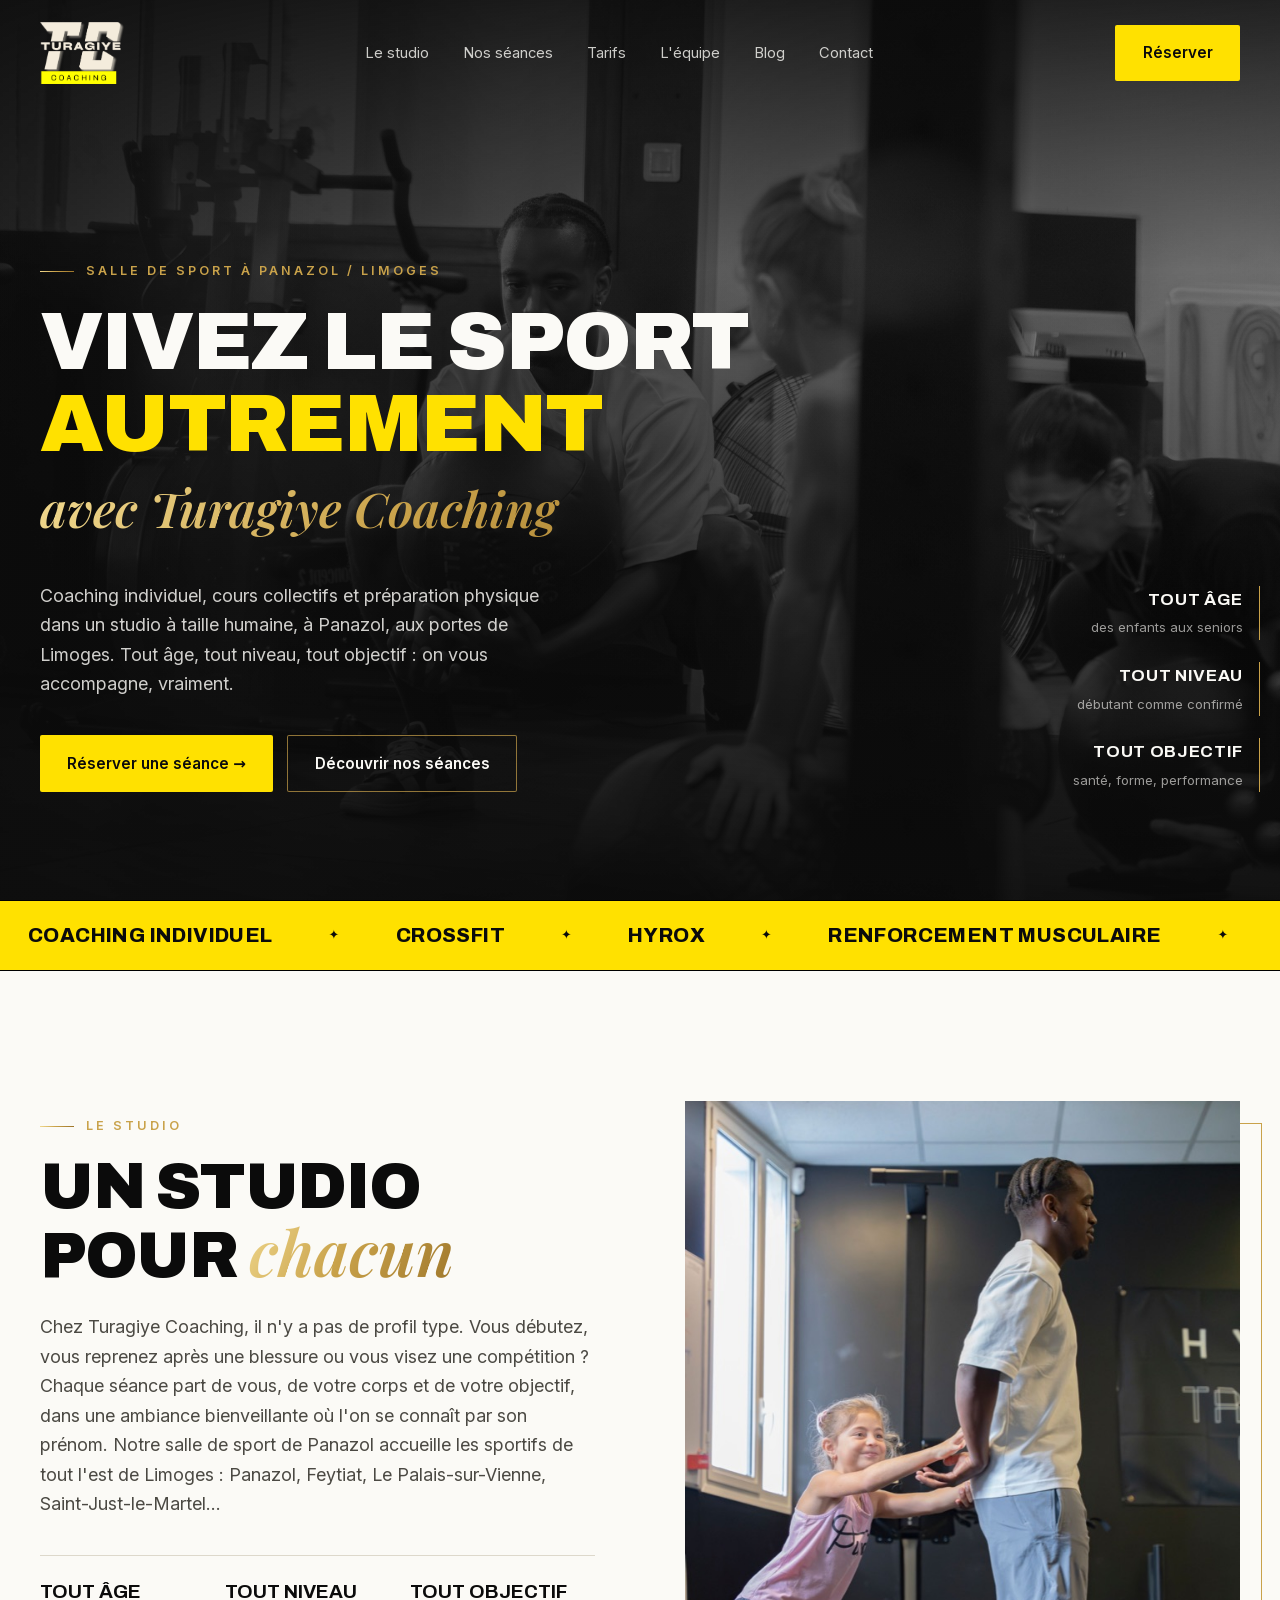
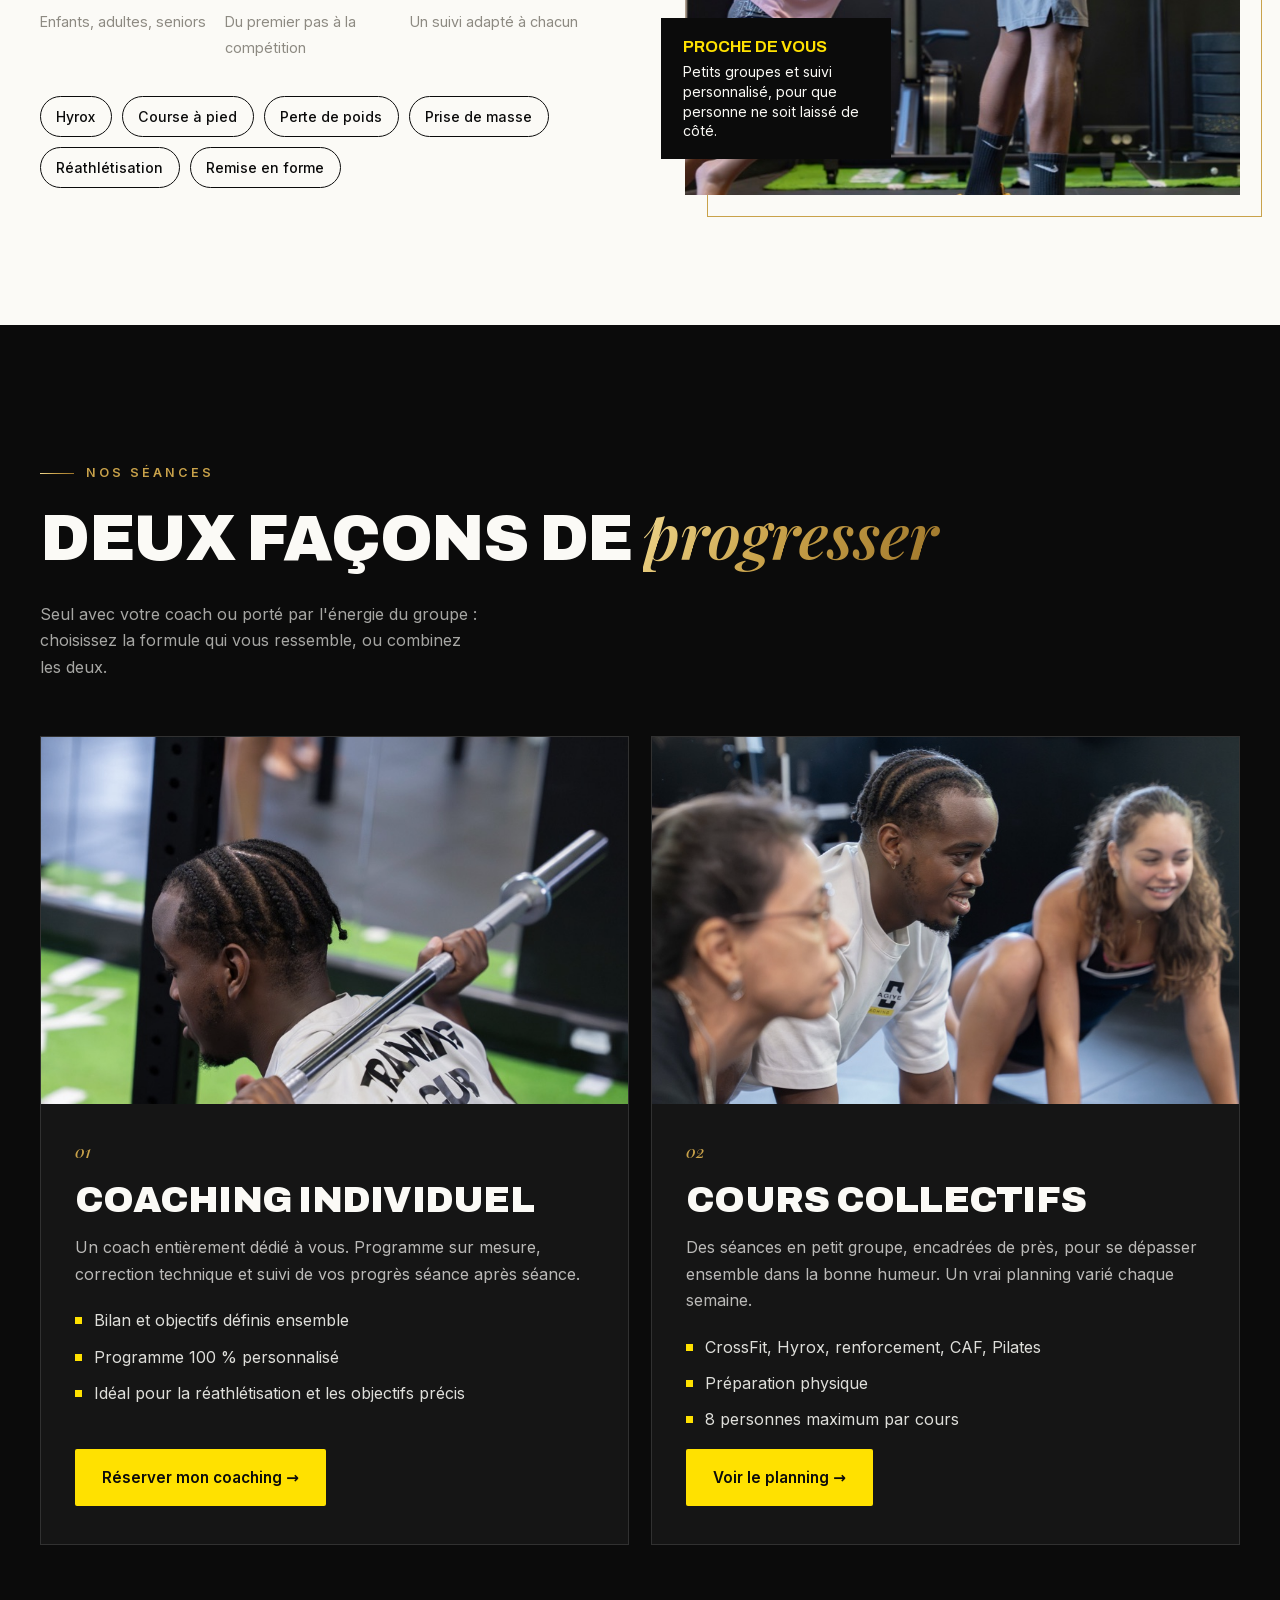
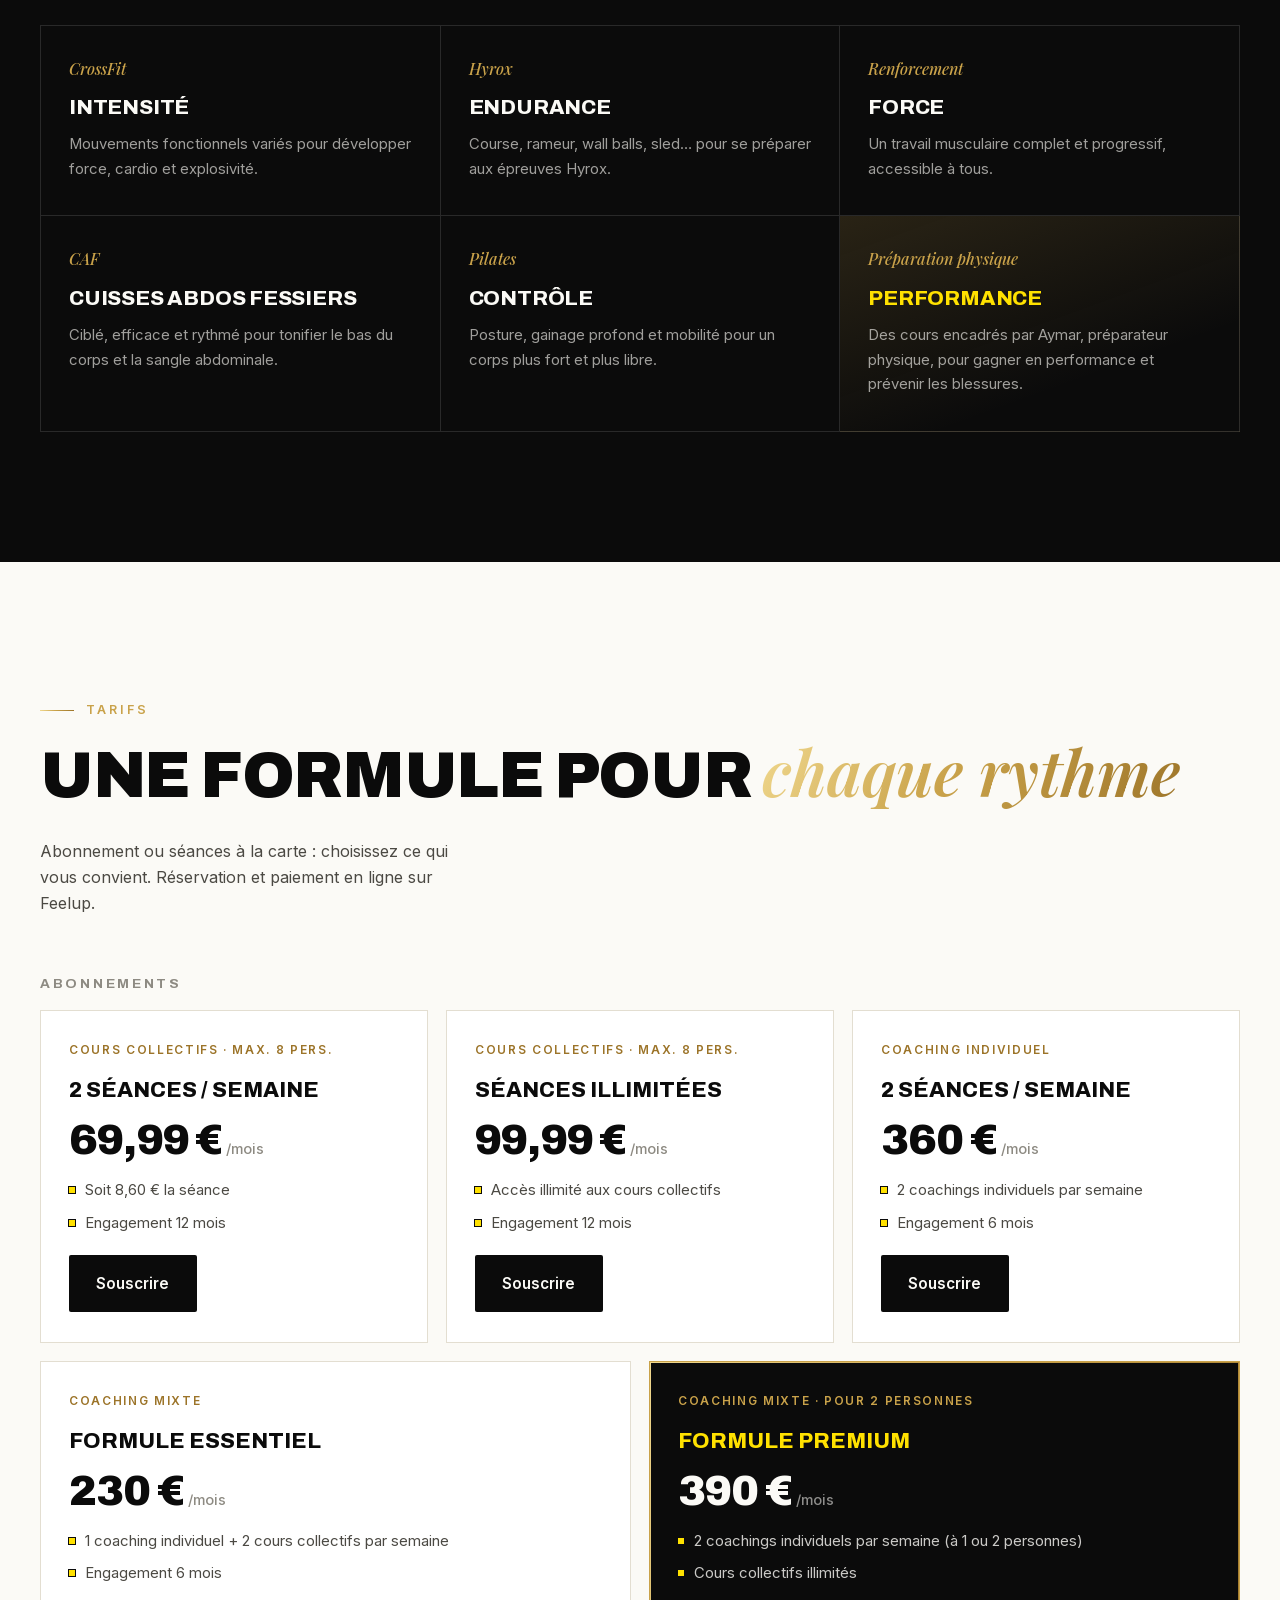
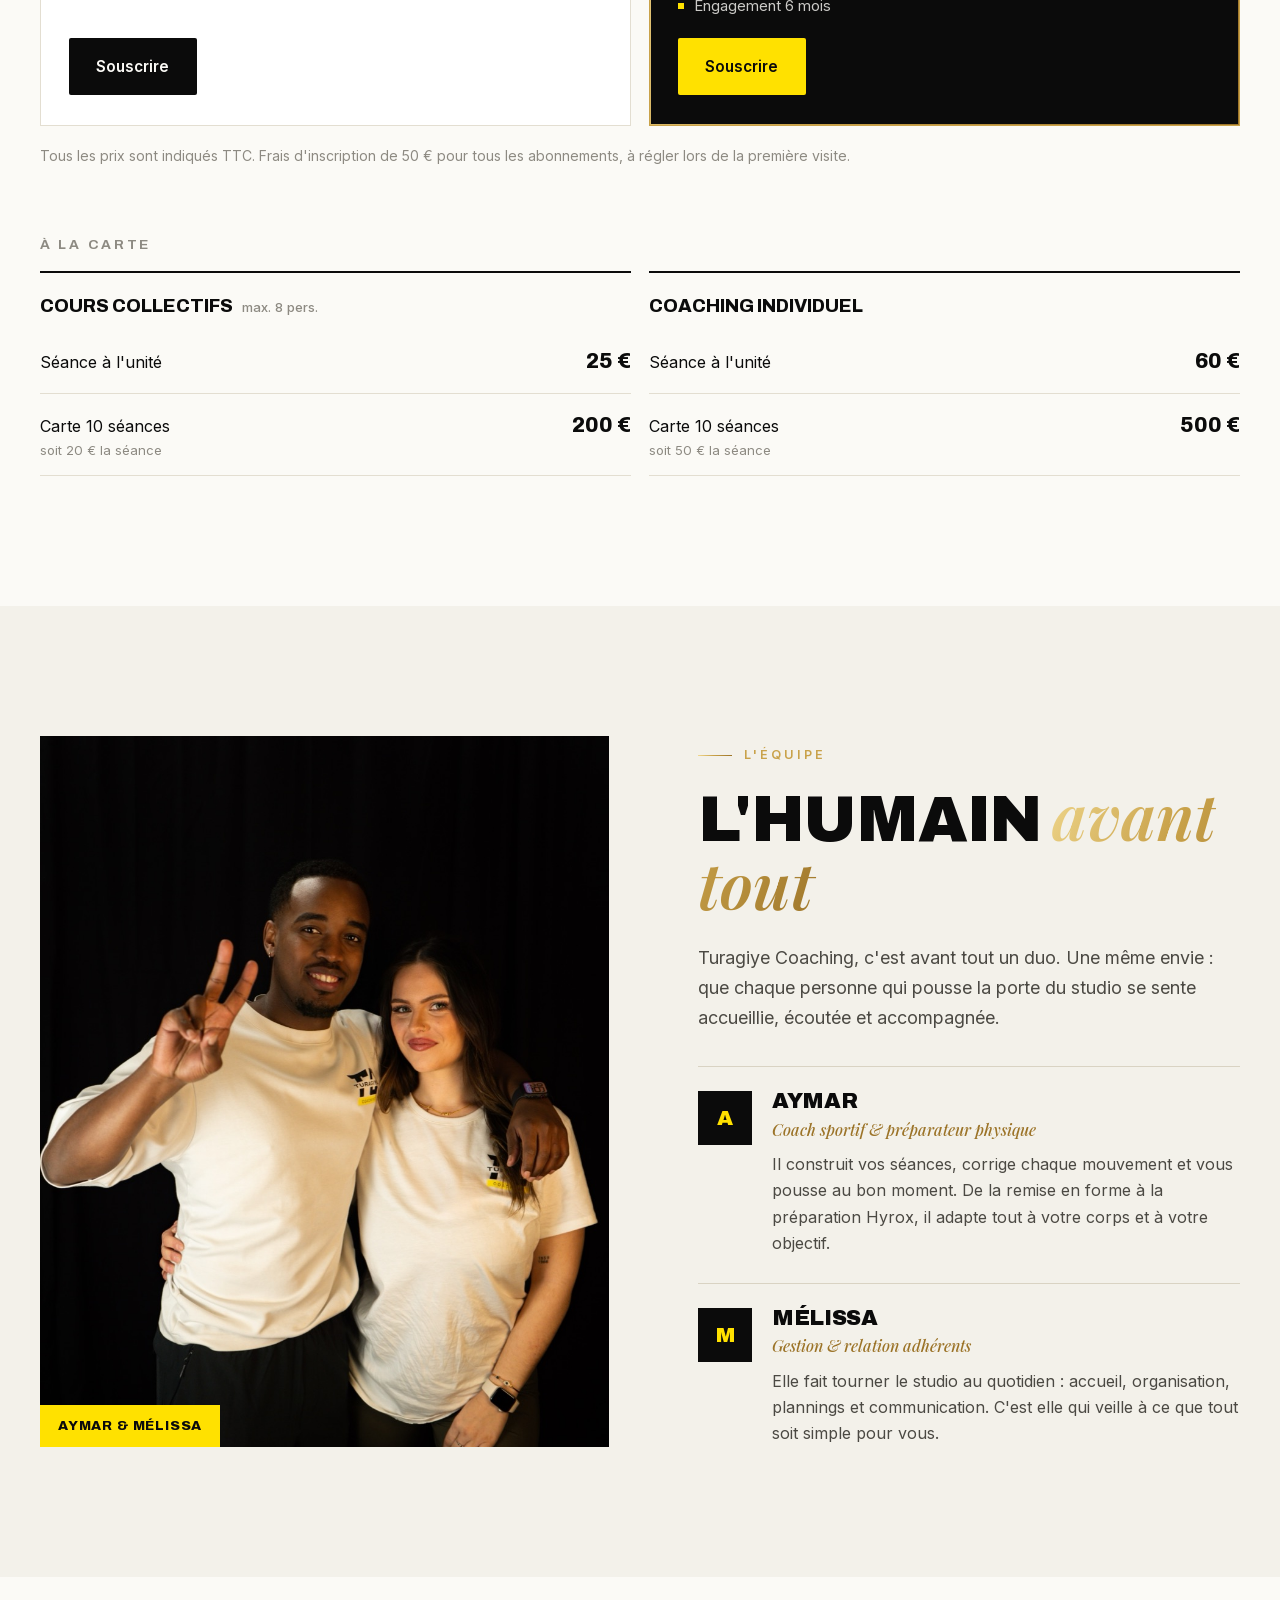
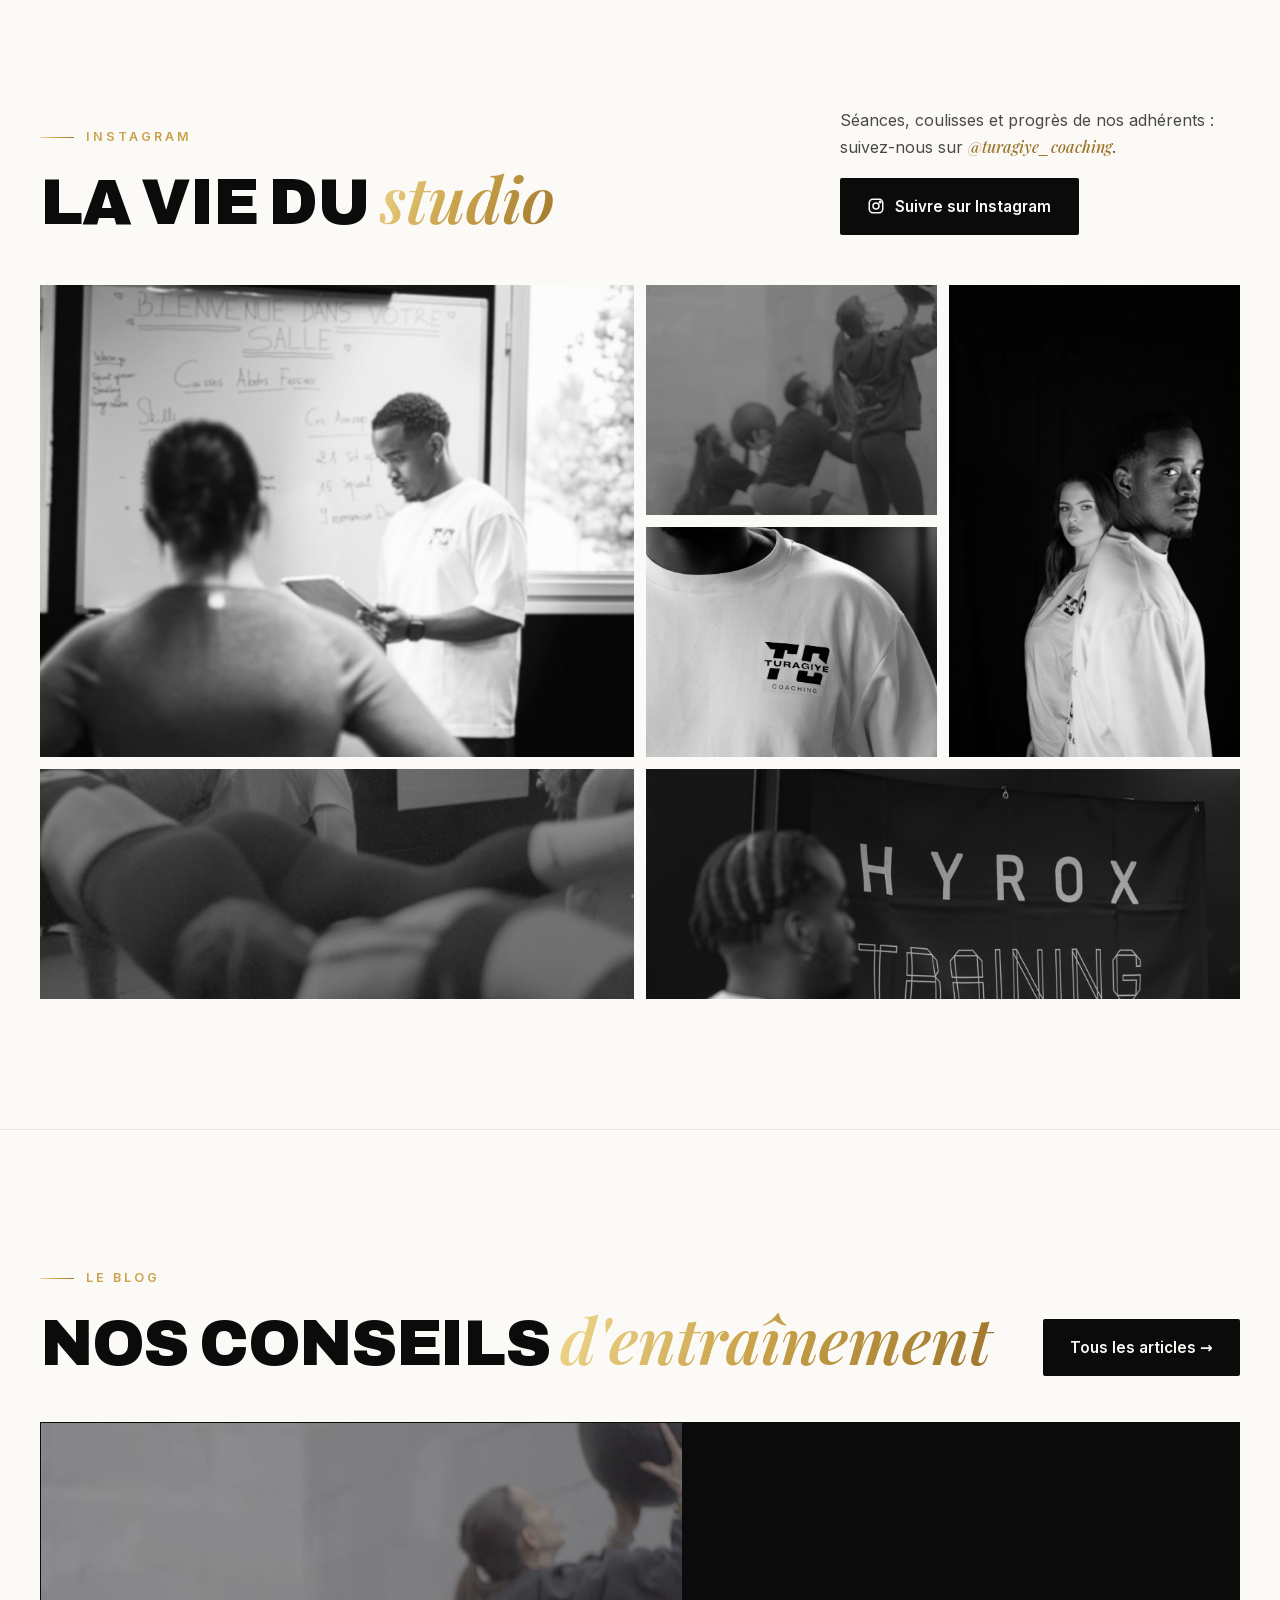
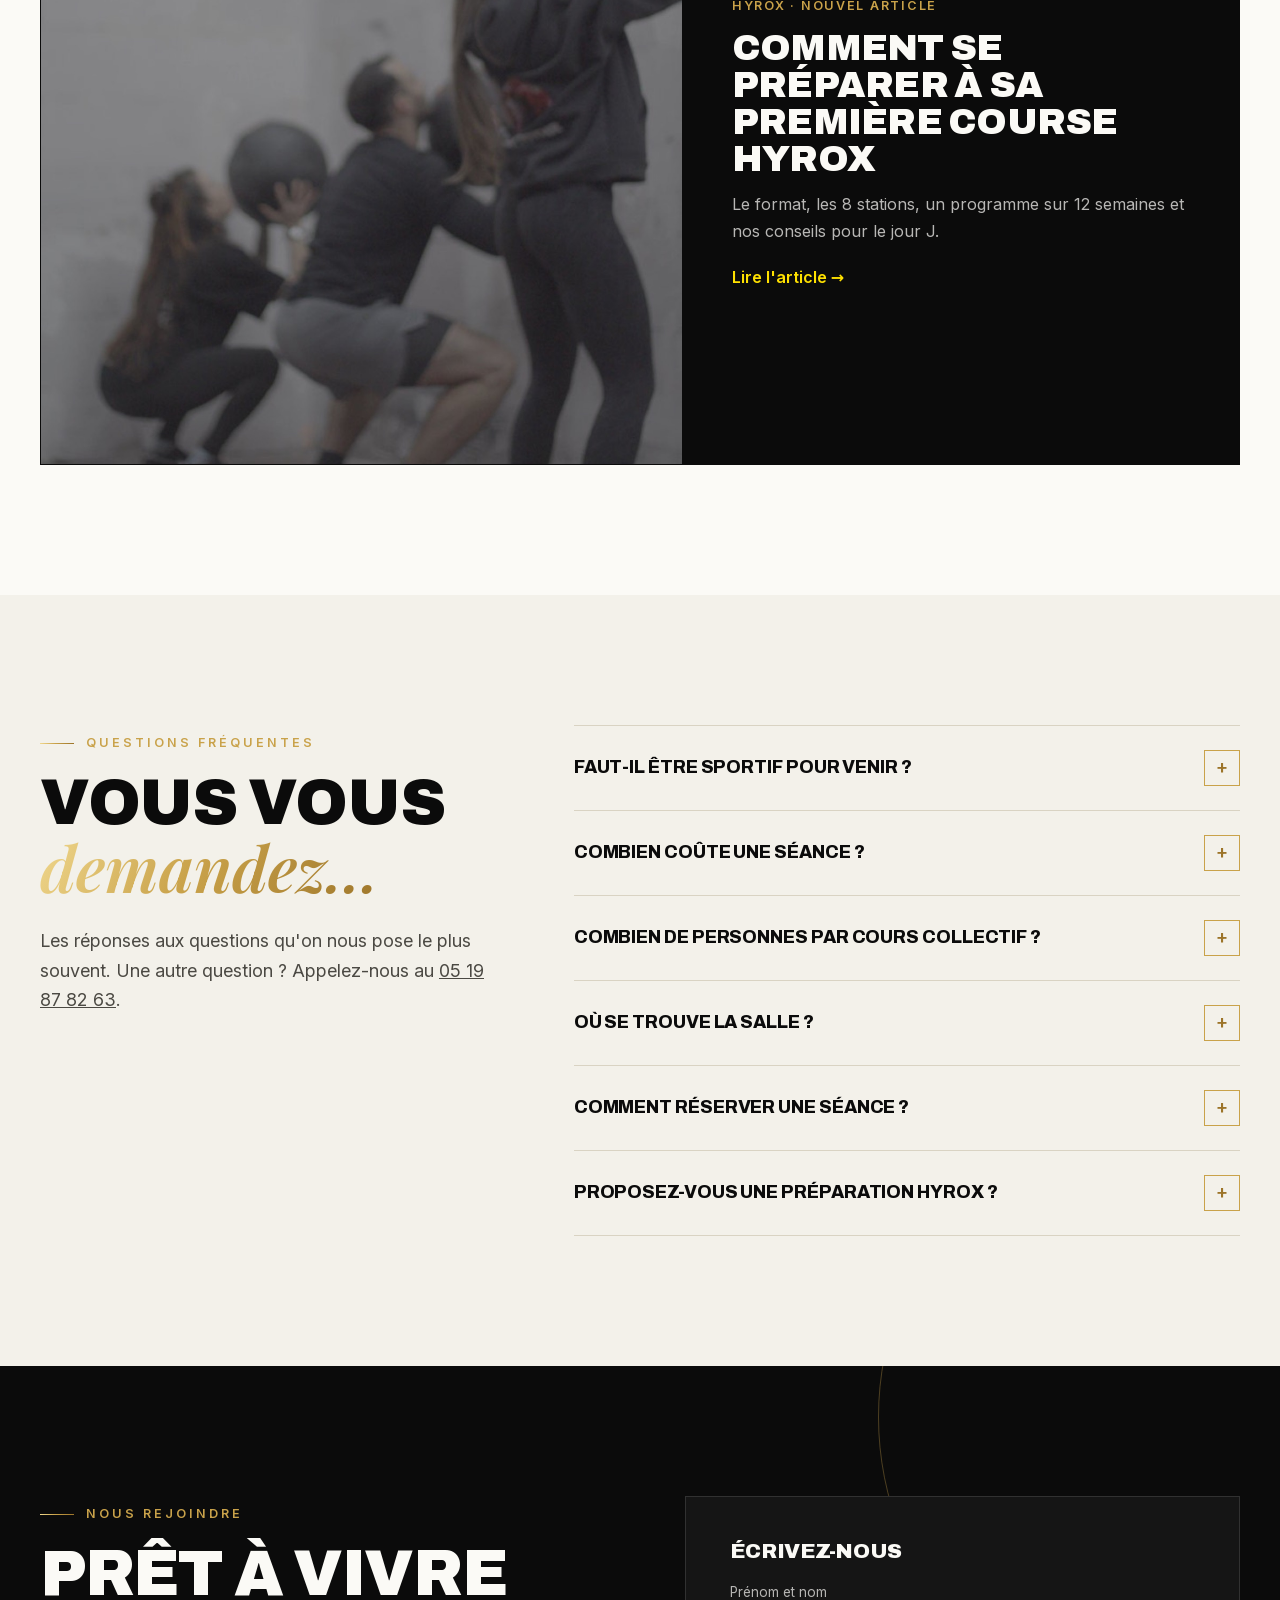
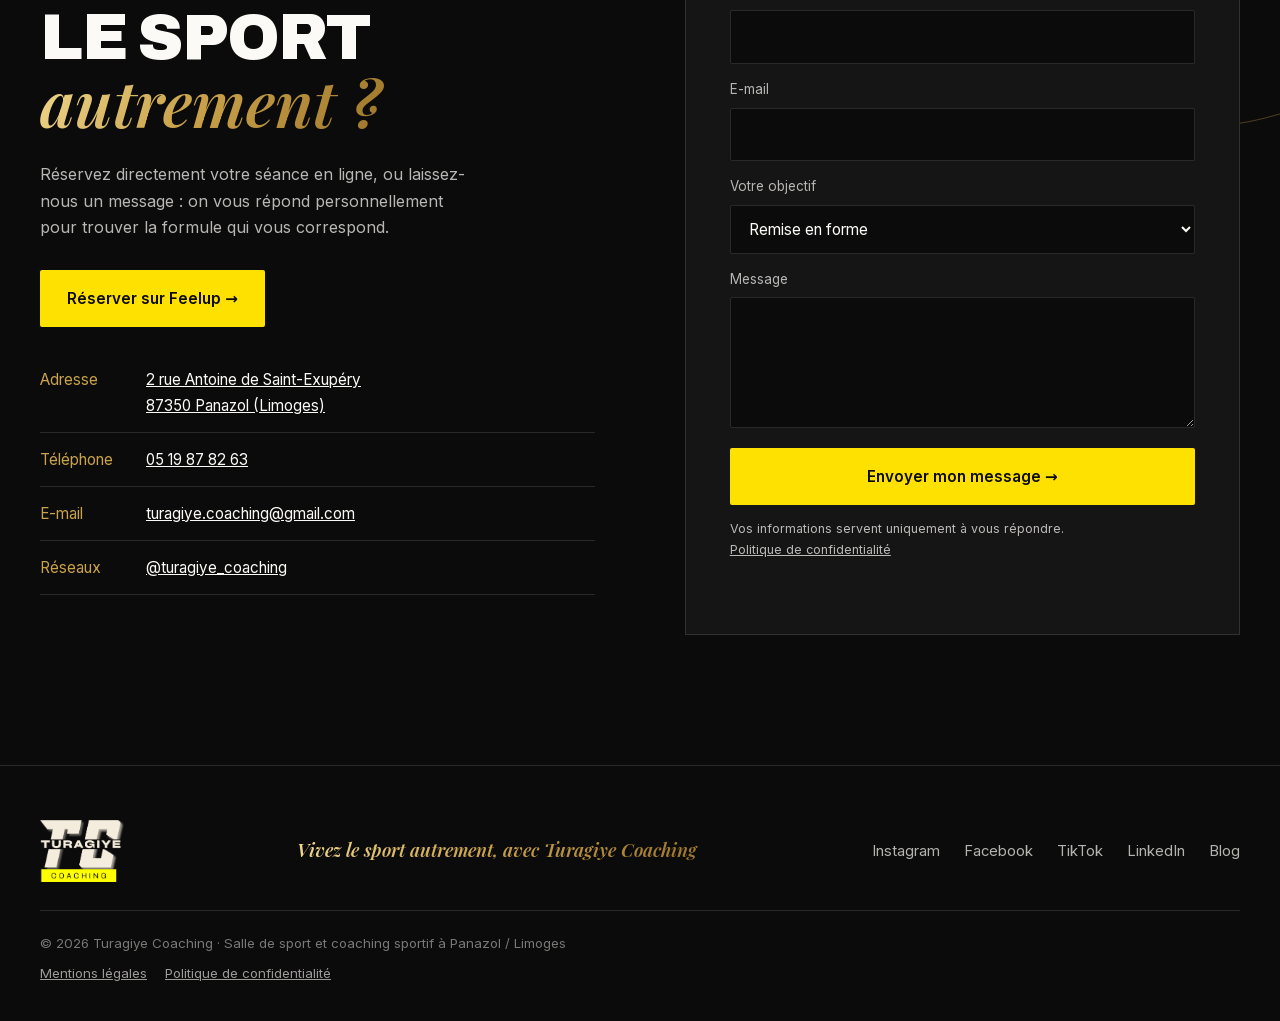
==== index.html @ 180a903d "Blog : rubrique et premier article (préparer son premier Hyrox) Co-Authored-By: Claude Opus 5.5 <nor" ====
<!doctype html>
<html lang="fr">
<head>
  <meta charset="utf-8">
  <meta name="viewport" content="width=device-width, initial-scale=1">
  <title>Salle de sport &amp; coach sportif à Panazol / Limoges | Turagiye Coaching</title>
  <meta name="description" content="Salle de sport et coach sportif à Panazol, près de Limoges : coaching individuel, cours collectifs en petit groupe (CrossFit, Hyrox, renforcement, CAF, Pilates) et préparation physique. Tout âge, tout niveau.">
  <link rel="canonical" href="https://turagiyecoaching.fr/">
  <meta name="theme-color" content="#0b0b0b">
  <link rel="icon" href="images/logo-noir.png">
  <link rel="apple-touch-icon" href="images/logo-noir.png">

  <!-- Aperçu lors d'un partage (WhatsApp, Facebook, Messenger…) -->
  <meta property="og:type" content="website">
  <meta property="og:locale" content="fr_FR">
  <meta property="og:site_name" content="Turagiye Coaching">
  <meta property="og:title" content="Turagiye Coaching — Salle de sport à Panazol / Limoges">
  <meta property="og:description" content="Vivez le sport autrement : coaching individuel, cours collectifs en petit groupe et préparation physique. Tout âge, tout niveau, tout objectif.">
  <meta property="og:url" content="https://turagiyecoaching.fr/">
  <meta property="og:image" content="https://turagiyecoaching.fr/images/partage.jpg">
  <meta property="og:image:width" content="1200">
  <meta property="og:image:height" content="630">
  <meta name="twitter:card" content="summary_large_image">

  <link rel="preload" href="fonts/archivo.woff2" as="font" type="font/woff2" crossorigin>
  <link rel="stylesheet" href="fonts/fonts.css">

  <!-- Fiche d'identité du studio pour Google -->
  <script type="application/ld+json">
  {
    "@context": "https://schema.org",
    "@graph": [
      {
        "@type": ["LocalBusiness", "ExerciseGym", "SportsActivityLocation"],
        "@id": "https://turagiyecoaching.fr/#studio",
        "name": "Turagiye Coaching",
        "slogan": "Vivez le sport autrement, avec Turagiye Coaching",
        "description": "Salle de sport et coaching sportif à Panazol (Limoges) : coaching individuel, cours collectifs en petit groupe (CrossFit, Hyrox, renforcement musculaire, CAF, Pilates) et préparation physique. Tout âge, tout niveau, tout objectif.",
        "url": "https://turagiyecoaching.fr/",
        "logo": "https://turagiyecoaching.fr/images/logo-noir.png",
        "image": ["https://turagiyecoaching.fr/images/partage.jpg", "https://turagiyecoaching.fr/images/melissa-aymar.jpg"],
        "telephone": "+33519878263",
        "email": "turagiye.coaching@gmail.com",
        "priceRange": "25 € - 390 €",
        "currenciesAccepted": "EUR",
        "address": {
          "@type": "PostalAddress",
          "streetAddress": "2 rue Antoine de Saint-Exupéry",
          "postalCode": "87350",
          "addressLocality": "Panazol",
          "addressRegion": "Nouvelle-Aquitaine",
          "addressCountry": "FR"
        },
        "geo": { "@type": "GeoCoordinates", "latitude": 45.83357, "longitude": 1.30929 },
        "areaServed": ["Panazol", "Limoges", "Feytiat", "Le Palais-sur-Vienne", "Saint-Just-le-Martel", "Haute-Vienne"],
        "hasMap": "https://www.google.com/maps/search/?api=1&query=2+Rue+Antoine+de+Saint-Exup%C3%A9ry+87350+Panazol",
        "sameAs": [
          "https://www.instagram.com/turagiye_coaching/",
          "https://www.facebook.com/p/Turagiye-Coaching-100078954837869/",
          "https://www.tiktok.com/@melissaymar",
          "https://fr.linkedin.com/company/turagiye-coaching",
          "https://feelup.app/turagiye-coaching-panazol"
        ],
        "potentialAction": {
          "@type": "ReserveAction",
          "target": "https://feelup.app/turagiye-coaching-panazol",
          "name": "Réserver une séance"
        },
        "employee": [
          { "@type": "Person", "name": "Aymar Mugisha", "jobTitle": "Coach sportif et préparateur physique" },
          { "@type": "Person", "name": "Mélissa Hyvernaud", "jobTitle": "Gestion et relation adhérents" }
        ],
        "parentOrganization": {
          "@type": "Organization",
          "@id": "https://turagiyecoaching.fr/#entreprise",
          "name": "SARL Turagiye Coaching",
          "legalName": "TURAGIYE COACHING",
          "taxID": "99507504100013",
          "vatID": "FR83995075041",
          "foundingDate": "2025-12-11"
        },
        "makesOffer": [
          { "@type": "Offer", "name": "Cours collectif à l'unité", "price": "25", "priceCurrency": "EUR" },
          { "@type": "Offer", "name": "Coaching individuel à l'unité", "price": "60", "priceCurrency": "EUR" },
          { "@type": "Offer", "name": "Abonnement cours collectifs 2 séances par semaine", "price": "69.99", "priceCurrency": "EUR" },
          { "@type": "Offer", "name": "Abonnement cours collectifs illimités", "price": "99.99", "priceCurrency": "EUR" }
        ]
      },
      {
        "@type": "WebSite",
        "@id": "https://turagiyecoaching.fr/#site",
        "url": "https://turagiyecoaching.fr/",
        "name": "Turagiye Coaching",
        "inLanguage": "fr-FR",
        "publisher": { "@id": "https://turagiyecoaching.fr/#studio" }
      },
      {
        "@type": "FAQPage",
        "@id": "https://turagiyecoaching.fr/#faq",
        "mainEntity": [
          { "@type": "Question", "name": "Faut-il être sportif pour venir chez Turagiye Coaching ?",
            "acceptedAnswer": { "@type": "Answer", "text": "Non. Nos séances s'adressent à tous les âges et à tous les niveaux, du grand débutant au sportif confirmé. Le coach adapte chaque exercice à votre condition physique." } },
          { "@type": "Question", "name": "Combien coûte une séance ?",
            "acceptedAnswer": { "@type": "Answer", "text": "Un cours collectif coûte 25 € à l'unité et un coaching individuel 60 €. Avec l'abonnement 2 cours collectifs par semaine à 69,99 € par mois, la séance revient à 8,60 €. Tous nos prix sont TTC." } },
          { "@type": "Question", "name": "Combien de personnes y a-t-il dans un cours collectif ?",
            "acceptedAnswer": { "@type": "Answer", "text": "8 personnes maximum par cours, pour que le coach puisse corriger et accompagner chacun." } },
          { "@type": "Question", "name": "Où se trouve la salle ?",
            "acceptedAnswer": { "@type": "Answer", "text": "Au 2 rue Antoine de Saint-Exupéry, 87350 Panazol, à quelques minutes de Limoges." } },
          { "@type": "Question", "name": "Comment réserver une séance ?",
            "acceptedAnswer": { "@type": "Answer", "text": "La réservation et le paiement se font en ligne sur Feelup (feelup.app/turagiye-coaching-panazol). Vous pouvez aussi nous appeler au 05 19 87 82 63." } },
          { "@type": "Question", "name": "Proposez-vous une préparation Hyrox ?",
            "acceptedAnswer": { "@type": "Answer", "text": "Oui. Aymar, coach sportif et préparateur physique, propose des cours Hyrox et de préparation physique, en groupe ou en coaching individuel." } }
        ]
      }
    ]
  }
  </script>
  <style>
    :root {
      --black: #0b0b0b;
      --ink: #151515;
      --ink-2: #1e1e1e;
      --line: rgba(255,255,255,.12);
      --white: #fbfaf6;
      --paper: #f3f1ea;
      --grey: #8d8a82;
      --yellow: #ffe100;
      --gold: #c9a24a;
      --gold-grad: linear-gradient(120deg, #f1d98f 0%, #c9a24a 45%, #9c7429 100%);
      --display: "Archivo", system-ui, sans-serif;
      --serif: "Playfair Display", Georgia, serif;
      --sans: "Inter", system-ui, sans-serif;
    }

    * { box-sizing: border-box; }
    html { scroll-behavior: smooth; }
    body { margin: 0; background: var(--white); color: var(--black); font-family: var(--sans); line-height: 1.65; }
    img { display: block; max-width: 100%; }
    a { color: inherit; }
    .container { width: min(1200px, 100% - 40px); margin-inline: auto; }

    h1, h2, h3 { font-family: var(--display); font-weight: 900; line-height: 1; margin: 0; letter-spacing: -.02em; text-transform: uppercase; }
    h2 { font-size: clamp(2.2rem, 5.2vw, 4rem); }
    .gold-text {
      font-family: var(--serif); font-style: italic; font-weight: 600; text-transform: none; letter-spacing: 0;
      background: var(--gold-grad); -webkit-background-clip: text; background-clip: text; color: transparent;
      padding: 0 .08em .14em 0; /* évite que les lettres en italique (y, g) soient coupées */
    }
    .eyebrow {
      display: inline-flex; align-items: center; gap: 12px;
      font-size: .78rem; font-weight: 600; letter-spacing: .24em; text-transform: uppercase; color: var(--gold);
    }
    .eyebrow::before { content: ""; width: 34px; height: 1px; background: var(--gold-grad); }
    .lead { font-size: 1.12rem; color: #4b4943; max-width: 56ch; }

    .btn {
      display: inline-flex; align-items: center; gap: .6em; padding: 1.05em 1.8em;
      font: inherit; font-weight: 600; font-size: .95rem; text-decoration: none; border: 0; cursor: pointer;
      border-radius: 2px; transition: transform .25s, background .25s, color .25s, box-shadow .25s;
    }
    .btn:hover { transform: translateY(-2px); }
    .btn-yellow { background: var(--yellow); color: var(--black); }
    .btn-yellow:hover { box-shadow: 0 10px 30px -10px rgba(255,225,0,.6); }
    .btn-line { color: var(--white); box-shadow: inset 0 0 0 1px rgba(201,162,74,.7); }
    .btn-line:hover { background: rgba(201,162,74,.12); }
    .btn-black { background: var(--black); color: var(--white); }

    /* ---------- Navigation ---------- */
    .nav { position: absolute; inset: 0 0 auto; z-index: 10; padding: 22px 0; color: var(--white); }
    .nav .container { display: flex; align-items: center; justify-content: space-between; gap: 24px; }
    .logo img { height: 62px; width: auto; }
    .nav ul { display: flex; gap: 34px; list-style: none; margin: 0; padding: 0; font-size: .92rem; }
    .nav ul a { text-decoration: none; opacity: .8; transition: opacity .2s; }
    .nav ul a:hover { opacity: 1; }

    /* ---------- Hero ---------- */
    .hero { position: relative; min-height: 100svh; display: flex; align-items: flex-end; background: var(--black); color: var(--white); overflow: hidden; }
    .hero-img { position: absolute; inset: 0; width: 100%; height: 100%; object-fit: cover; object-position: 40% 45%; filter: grayscale(1) contrast(1.05); animation: zoom 16s ease-out both; }
    @keyframes zoom { from { transform: scale(1.1); } to { transform: scale(1); } }
    .hero::before {
      content: ""; position: absolute; inset: 0; z-index: 1;
      background:
        linear-gradient(180deg, rgba(11,11,11,.85) 0%, rgba(11,11,11,.35) 30%, rgba(11,11,11,.92) 100%),
        linear-gradient(90deg, rgba(11,11,11,.85) 0%, rgba(11,11,11,.4) 55%, rgba(11,11,11,.15) 100%);
    }
    .hero-content { position: relative; z-index: 2; padding: 160px 0 clamp(70px, 12vh, 130px); }
    .hero h1 { font-size: clamp(2.7rem, 6.4vw, 5.6rem); margin: 20px 0 34px; max-width: 15ch; }
    .hero h1 .gold-text { display: block; font-size: .6em; margin-top: .22em; line-height: 1.3; }
    .hero h1 .hl { color: var(--yellow); }
    .hero p { max-width: 48ch; font-size: 1.12rem; color: rgba(251,250,246,.82); margin: 0 0 36px; }
    .hero-actions { display: flex; flex-wrap: wrap; gap: 14px; }
    .hero .rise { animation: rise 1s cubic-bezier(.2,.7,.2,1) both; }
    .hero .rise:nth-child(2) { animation-delay: .15s; } .hero .rise:nth-child(3) { animation-delay: .3s; } .hero .rise:nth-child(4) { animation-delay: .45s; }
    @keyframes rise { from { opacity: 0; transform: translateY(28px); } to { opacity: 1; transform: none; } }
    .hero-stats {
      position: absolute; right: 20px; bottom: clamp(70px, 12vh, 130px); z-index: 2;
      display: grid; gap: 22px; text-align: right;
    }
    .hero-stats div { border-right: 1px solid var(--gold); padding-right: 16px; }
    .hero-stats strong { display: block; font-family: var(--display); font-size: 1.05rem; text-transform: uppercase; letter-spacing: .04em; }
    .hero-stats span { font-size: .82rem; color: rgba(251,250,246,.6); }

    /* ---------- Bandeau disciplines ---------- */
    .marquee { background: var(--yellow); color: var(--black); overflow: hidden; padding: 18px 0; border-block: 1px solid #000; }
    .marquee-track { display: flex; width: max-content; animation: scroll 32s linear infinite; }
    .marquee span { font-family: var(--display); font-weight: 800; font-size: 1.25rem; text-transform: uppercase; letter-spacing: .02em; padding: 0 28px; white-space: nowrap; display: inline-flex; align-items: center; gap: 56px; }
    .marquee span::after { content: "✦"; font-size: .8rem; }
    @keyframes scroll { to { transform: translateX(-50%); } }

    /* ---------- Pour tout le monde ---------- */
    .everyone { padding: 130px 0; }
    .everyone .container { display: grid; grid-template-columns: 1fr 1fr; gap: clamp(40px, 7vw, 100px); align-items: center; }
    .everyone h2 { margin: 18px 0 24px; }
    .trio { display: grid; grid-template-columns: repeat(3, 1fr); margin: 36px 0; border-top: 1px solid #ddd8cb; }
    .trio div { padding: 20px 16px 0 0; }
    .trio strong { font-family: var(--display); font-size: clamp(1rem, 1.6vw, 1.2rem); white-space: nowrap; text-transform: uppercase; display: block; }
    .trio span { color: var(--grey); font-size: .9rem; }
    .goals { display: flex; flex-wrap: wrap; gap: 10px; }
    .goals li { list-style: none; padding: .55em 1.1em; border: 1px solid var(--black); font-size: .88rem; font-weight: 500; border-radius: 999px; }
    .goals { padding: 0; margin: 0; }
    .everyone-img { position: relative; }
    .everyone-img img { width: 100%; aspect-ratio: 4/5; object-fit: cover; object-position: 50% 55%; }
    .everyone-img::before { content: ""; position: absolute; inset: 22px -22px -22px 22px; border: 1px solid var(--gold); z-index: -1; }
    .badge {
      position: absolute; left: -24px; bottom: 36px; background: var(--black); color: var(--white);
      padding: 18px 22px; max-width: 230px; font-size: .88rem; line-height: 1.4;
    }
    .badge b { color: var(--yellow); font-family: var(--display); text-transform: uppercase; display: block; font-size: 1rem; margin-bottom: 4px; }

    /* ---------- Offres ---------- */
    .offers { background: var(--black); color: var(--white); padding: 130px 0; }
    .offers-head { display: flex; justify-content: space-between; align-items: end; gap: 30px; flex-wrap: wrap; margin-bottom: 56px; }
    .offers-head p { max-width: 44ch; color: rgba(251,250,246,.65); margin: 0; }
    .offer-grid { display: grid; grid-template-columns: 1fr 1fr; gap: 22px; }
    .offer { position: relative; background: var(--ink); border: 1px solid var(--line); display: flex; flex-direction: column; overflow: hidden; transition: border-color .3s; }
    .offer:hover { border-color: rgba(201,162,74,.6); }
    .offer-img { aspect-ratio: 16/10; overflow: hidden; }
    .offer-img img { width: 100%; height: 100%; object-fit: cover; filter: grayscale(.25); transition: transform .9s, filter .9s; }
    .offer:hover .offer-img img { transform: scale(1.04); filter: grayscale(0); }
    .offer-body { padding: 34px 34px 38px; display: flex; flex-direction: column; gap: 16px; flex: 1; }
    .offer .num { font-family: var(--serif); font-style: italic; color: var(--gold); font-size: 1.05rem; }
    .offer h3 { font-size: clamp(1.7rem, 3vw, 2.3rem); }
    .offer p { margin: 0; color: rgba(251,250,246,.72); }
    .offer ul { list-style: none; padding: 0; margin: 4px 0 0; display: grid; gap: 10px; }
    .offer li { display: flex; gap: 12px; align-items: baseline; color: rgba(251,250,246,.88); }
    .offer li::before { content: ""; width: 7px; height: 7px; background: var(--yellow); flex: none; transform: translateY(-2px); }
    .offer .btn { margin-top: auto; align-self: flex-start; }

    .disciplines { display: grid; grid-template-columns: repeat(3, 1fr); margin-top: 80px; border-top: 1px solid var(--line); border-left: 1px solid var(--line); }
    .disc { padding: 30px 28px 34px; border-right: 1px solid var(--line); border-bottom: 1px solid var(--line); transition: background .3s; }
    .disc:hover { background: var(--ink); }
    .disc .n { font-family: var(--serif); font-style: italic; color: var(--gold); }
    .disc h4 { font-family: var(--display); font-weight: 800; text-transform: uppercase; font-size: 1.3rem; margin: 8px 0 8px; letter-spacing: -.01em; }
    .disc p { margin: 0; font-size: .93rem; color: rgba(251,250,246,.62); }
    .disc.star { background: linear-gradient(160deg, rgba(201,162,74,.16), transparent 70%); }
    .disc.star h4 { color: var(--yellow); }

    /* ---------- Tarifs ---------- */
    .pricing { padding: 130px 0; background: var(--white); }
    .pricing-head { display: flex; justify-content: space-between; align-items: end; gap: 30px; flex-wrap: wrap; margin-bottom: 60px; }
    .pricing-head p { max-width: 42ch; color: #4b4943; margin: 0; }
    .price-group { font-size: .85rem; letter-spacing: .2em; color: var(--grey); font-weight: 700; margin: 0 0 20px; }
    .plans { display: grid; grid-template-columns: repeat(6, 1fr); gap: 18px; }
    .plan { grid-column: span 2; display: flex; flex-direction: column; gap: 12px; padding: 30px 28px; background: #fff; border: 1px solid #e3ded1; transition: transform .3s, border-color .3s, box-shadow .3s; }
    .plan:nth-child(4), .plan:nth-child(5) { grid-column: span 3; }
    .plan:hover { transform: translateY(-4px); border-color: var(--gold); box-shadow: 0 24px 40px -28px rgba(0,0,0,.35); }
    .plan .cat { font-size: .74rem; font-weight: 600; letter-spacing: .14em; text-transform: uppercase; color: #9c7429; }
    .plan h4 { font-family: var(--display); font-weight: 800; font-size: 1.35rem; text-transform: uppercase; margin: 0; }
    .price { font-family: var(--display); font-weight: 900; font-size: 2.6rem; letter-spacing: -.02em; line-height: 1; }
    .price small { font-family: var(--sans); font-weight: 500; font-size: .9rem; color: var(--grey); letter-spacing: 0; margin-left: 4px; }
    .plan ul { list-style: none; padding: 0; margin: 4px 0 8px; display: grid; gap: 8px; font-size: .93rem; color: #4b4943; }
    .plan li { display: flex; gap: 10px; }
    .plan li::before { content: ""; width: 6px; height: 6px; margin-top: .6em; background: var(--yellow); outline: 1px solid var(--black); flex: none; }
    .plan .btn { margin-top: auto; align-self: flex-start; }
    .plan-premium { background: var(--black); color: var(--white); border-color: var(--gold); position: relative; }
    .plan-premium::before { content: ""; position: absolute; inset: 0; border: 1px solid transparent; background: var(--gold-grad) border-box; -webkit-mask: linear-gradient(#000 0 0) padding-box, linear-gradient(#000 0 0); -webkit-mask-composite: xor; mask-composite: exclude; pointer-events: none; }
    .plan-premium .cat { color: var(--gold); }
    .plan-premium h4 { color: var(--yellow); }
    .plan-premium ul { color: rgba(251,250,246,.8); }
    .plan-premium .price small { color: rgba(251,250,246,.55); }
    .price-note { font-size: .88rem; color: var(--grey); margin: 18px 0 70px; }
    .carte { display: grid; grid-template-columns: 1fr 1fr; gap: 18px; }
    .carte-col { border-top: 2px solid var(--black); padding-top: 18px; }
    .carte-col h4 { font-family: var(--display); font-weight: 800; text-transform: uppercase; font-size: 1.15rem; margin: 0 0 8px; }
    .carte-col h4 span { font-family: var(--sans); font-weight: 500; text-transform: none; font-size: .82rem; color: var(--grey); margin-left: 6px; }
    .row { display: flex; justify-content: space-between; align-items: baseline; gap: 16px; padding: 14px 0; border-bottom: 1px solid #e3ded1; }
    .row em { display: block; font-style: normal; font-size: .82rem; color: var(--grey); }
    .row b { font-family: var(--display); font-weight: 800; font-size: 1.35rem; white-space: nowrap; }

    /* ---------- Instagram ---------- */
    .insta-btn { display: inline-flex; align-items: center; gap: 10px; }
    .insta-btn svg { width: 18px; height: 18px; }
    .grid a { display: block; width: 100%; height: 100%; position: relative; }
    .grid .play { position: absolute; top: 12px; right: 12px; color: #fff; font-size: .8rem; text-shadow: 0 1px 6px rgba(0,0,0,.6); }
    .insta-handle { font-family: var(--serif); font-style: italic; color: #9c7429; }

    /* ---------- Équipe ---------- */
    .team { padding: 130px 0; background: var(--paper); }
    .team .container { display: grid; grid-template-columns: 1.05fr 1fr; gap: clamp(40px, 7vw, 100px); align-items: center; }
    .team-img { position: relative; background: var(--black); }
    .team-img img { width: 100%; aspect-ratio: 4/5; object-fit: cover; object-position: 50% 28%; }
    .team-img figcaption { position: absolute; left: 0; bottom: 0; background: var(--yellow); color: var(--black); padding: 10px 18px; font-family: var(--display); font-weight: 800; text-transform: uppercase; font-size: .85rem; letter-spacing: .06em; }
    .team h2 { margin: 18px 0 22px; }
    .people { display: grid; gap: 26px; margin-top: 34px; }
    .person { display: grid; grid-template-columns: auto 1fr; gap: 20px; padding-top: 24px; border-top: 1px solid #d9d3c3; }
    .person .initial { width: 54px; height: 54px; display: grid; place-items: center; background: var(--black); color: var(--yellow); font-family: var(--display); font-weight: 900; font-size: 1.3rem; }
    .person h3 { font-size: 1.35rem; }
    .person .role { display: block; font-family: var(--serif); font-style: italic; color: #9c7429; margin: 4px 0 8px; }
    .person p { margin: 0; color: #4b4943; }

    /* ---------- Galerie ---------- */
    .gallery { padding: 130px 0; background: var(--white); }
    .gallery-head { display: flex; justify-content: space-between; align-items: end; gap: 30px; flex-wrap: wrap; }
    .gallery-head p { max-width: 40ch; color: #4b4943; margin: 0; }
    .grid { margin-top: 50px; display: grid; gap: 12px; grid-template-columns: repeat(4, 1fr); grid-auto-rows: 230px; grid-auto-flow: dense; }
    .grid figure { margin: 0; position: relative; overflow: hidden; background: var(--ink); }
    .grid img { width: 100%; height: 100%; object-fit: cover; filter: grayscale(1); transition: transform .8s, filter .8s; }
    .grid figure:hover img { transform: scale(1.04); filter: grayscale(0); }
    .grid figure::after { content: ""; position: absolute; inset: 0; border: 1px solid transparent; transition: border-color .4s; }
    .grid figure:hover::after { border-color: var(--yellow); }
    .g-big { grid-column: span 2; grid-row: span 2; }
    .g-tall { grid-row: span 2; }
    .g-wide { grid-column: span 2; }

    /* ---------- Blog (aperçu) ---------- */
    .blog-teaser { padding: 130px 0; background: var(--white); border-top: 1px solid #e9e4d8; }
    .blog-teaser-head { display: flex; justify-content: space-between; align-items: end; gap: 30px; flex-wrap: wrap; margin-bottom: 46px; }
    .blog-teaser-head h2 { margin-top: 18px; }
    .teaser-card { display: grid; grid-template-columns: 1.15fr 1fr; background: var(--black); color: var(--white); text-decoration: none; overflow: hidden; border: 1px solid var(--black); transition: border-color .3s; }
    .teaser-card:hover { border-color: var(--gold); }
    .teaser-card .img { min-height: 360px; overflow: hidden; }
    .teaser-card img { width: 100%; height: 100%; object-fit: cover; object-position: 50% 35%; transition: transform .9s; }
    .teaser-card:hover img { transform: scale(1.04); }
    .teaser-card .body { padding: clamp(28px, 4vw, 50px); display: flex; flex-direction: column; justify-content: center; gap: 14px; }
    .teaser-card .meta { font-size: .78rem; font-weight: 600; letter-spacing: .14em; text-transform: uppercase; color: var(--gold); }
    .teaser-card h3 { font-size: clamp(1.6rem, 3vw, 2.3rem); }
    .teaser-card p { margin: 0; color: rgba(251,250,246,.72); }
    .teaser-card .more { color: var(--yellow); font-weight: 600; margin-top: 6px; }

    /* ---------- FAQ ---------- */
    .faq { padding: 130px 0; background: var(--paper); }
    .faq .container { display: grid; grid-template-columns: .8fr 1.2fr; gap: clamp(40px, 7vw, 100px); align-items: start; }
    .faq h2 { margin: 18px 0 22px; }
    .faq-list { border-top: 1px solid #d9d3c3; }
    .faq details { border-bottom: 1px solid #d9d3c3; }
    .faq summary { list-style: none; cursor: pointer; display: flex; justify-content: space-between; align-items: center; gap: 20px; padding: 24px 0; font-family: var(--display); font-weight: 800; font-size: 1.12rem; text-transform: uppercase; letter-spacing: -.005em; }
    .faq summary::-webkit-details-marker { display: none; }
    .faq summary::after { content: "+"; flex: none; width: 34px; height: 34px; display: grid; place-items: center; border: 1px solid var(--gold); color: #9c7429; font-family: var(--sans); font-weight: 500; font-size: 1.2rem; transition: transform .3s, background .3s; }
    .faq details[open] summary::after { transform: rotate(45deg); background: var(--yellow); border-color: var(--yellow); color: var(--black); }
    .faq details p { margin: -6px 0 26px; color: #4b4943; max-width: 60ch; }

    /* ---------- Contact ---------- */
    .cta { background: var(--black); color: var(--white); padding: 130px 0; position: relative; overflow: hidden; }
    .cta::before { content: ""; position: absolute; width: 620px; height: 620px; right: -220px; top: -260px; border-radius: 50%; border: 1px solid rgba(201,162,74,.35); }
    .cta .container { position: relative; display: grid; grid-template-columns: 1fr 1fr; gap: clamp(40px, 7vw, 100px); }
    .cta h2 { margin: 18px 0 22px; }
    .cta p { color: rgba(251,250,246,.72); max-width: 44ch; margin: 0 0 30px; }
    .infos { display: grid; gap: 14px; margin-top: 40px; font-size: .95rem; }
    .infos div { display: flex; gap: 14px; padding-bottom: 14px; border-bottom: 1px solid var(--line); }
    .infos dt { color: var(--gold); min-width: 92px; }
    .infos dd { margin: 0; }
    .form { display: grid; gap: 14px; align-content: start; background: var(--ink); border: 1px solid var(--line); padding: clamp(26px, 4vw, 44px); }
    .form h3 { font-size: 1.3rem; margin-bottom: 6px; }
    .form label { display: grid; gap: 7px; font-size: .84rem; color: rgba(251,250,246,.7); }
    .form input, .form select, .form textarea {
      font: inherit; font-size: .98rem; padding: 13px 14px; background: var(--black); color: var(--white);
      border: 1px solid var(--line); border-radius: 2px; resize: vertical;
    }
    .form input:focus, .form select:focus, .form textarea:focus { outline: none; border-color: var(--yellow); }
    .form .btn { justify-content: center; margin-top: 6px; }
    .form-note { margin: 2px 0 0; font-size: .78rem; color: rgba(251,250,246,.5); }
    .legal-links { display: flex; flex-wrap: wrap; gap: 6px 18px; margin-top: 8px; }
    .legal-links a { color: rgba(251,250,246,.6); }
    .legal-links a:hover { color: var(--yellow); }

    /* ---------- Footer ---------- */
    footer { background: var(--black); color: var(--white); border-top: 1px solid var(--line); padding: 54px 0 36px; }
    footer .container { display: flex; flex-wrap: wrap; justify-content: space-between; align-items: center; gap: 28px; }
    footer .slogan { font-family: var(--serif); font-style: italic; font-size: 1.15rem; }
    footer ul { display: flex; flex-wrap: wrap; gap: 24px; list-style: none; padding: 0; margin: 0; font-size: .92rem; }
    footer ul a { text-decoration: none; opacity: .7; } footer ul a:hover { opacity: 1; color: var(--yellow); }
    footer small { width: 100%; color: rgba(251,250,246,.45); padding-top: 22px; border-top: 1px solid var(--line); }

    /* Apparition au défilement */
    .reveal { opacity: 0; transform: translateY(36px); transition: opacity .9s, transform .9s cubic-bezier(.2,.7,.2,1); }
    .reveal.in { opacity: 1; transform: none; }
    @media (prefers-reduced-motion: reduce) {
      *, *::before { animation: none !important; transition: none !important; }
      .reveal { opacity: 1; transform: none; }
    }

    /* ---------- Mobile ---------- */
    @media (max-width: 960px) {
      .nav ul, .hero-stats { display: none; }
      .logo img { height: 50px; }
      .everyone .container, .team .container, .cta .container, .faq .container, .offer-grid, .teaser-card { grid-template-columns: 1fr; }
      .teaser-card .img { min-height: 0; aspect-ratio: 16/10; }
      .disciplines { grid-template-columns: 1fr 1fr; }
      .badge { left: 12px; }
      .everyone-img::before { inset: 14px -10px -14px 10px; }
      .grid { grid-template-columns: 1fr 1fr; grid-auto-rows: 170px; }
      .plans { grid-template-columns: 1fr 1fr; }
      .plan, .plan:nth-child(4) { grid-column: span 1; }
      .plan:nth-child(5) { grid-column: span 2; }
      .carte { grid-template-columns: 1fr; gap: 34px; }
    }
    @media (max-width: 560px) {
      .disciplines { grid-template-columns: 1fr; }
      .plans { grid-template-columns: 1fr; }
      .plan, .plan:nth-child(4), .plan:nth-child(5) { grid-column: span 1; }
      .trio { grid-template-columns: repeat(3, minmax(0, 1fr)); }
      .trio strong { font-size: 1rem; white-space: normal; }
      .nav .btn { padding: .8em 1.1em; font-size: .85rem; }
    }
  </style>
</head>
<body>
  <!-- Site publié automatiquement depuis GitHub -->

  <!-- Navigation -->
  <nav class="nav">
    <div class="container">
      <a href="#" class="logo"><img src="images/logo-clair.png" alt="Turagiye Coaching"></a>
      <ul>
        <li><a href="#studio">Le studio</a></li>
        <li><a href="#offres">Nos séances</a></li>
        <li><a href="#tarifs">Tarifs</a></li>
        <li><a href="#equipe">L'équipe</a></li>
        <li><a href="blog/">Blog</a></li>
        <li><a href="#contact">Contact</a></li>
      </ul>
      <a href="https://feelup.app/turagiye-coaching-panazol" target="_blank" rel="noopener" class="btn btn-yellow">Réserver</a>
    </div>
  </nav>

  <!-- Hero -->
  <header class="hero">
    <img class="hero-img" src="images/hero-cours-collectif.jpg" alt="Cours collectif au studio Turagiye Coaching">
    <div class="container hero-content">
      <span class="eyebrow rise">Salle de sport à Panazol / Limoges</span>
      <h1 class="rise">Vivez le sport <span class="hl">autrement</span><span class="gold-text">avec Turagiye Coaching</span></h1>
      <p class="rise">Coaching individuel, cours collectifs et préparation physique dans un studio à taille humaine, à Panazol, aux portes de Limoges. Tout âge, tout niveau, tout objectif : on vous accompagne, vraiment.</p>
      <div class="hero-actions rise">
        <a href="https://feelup.app/turagiye-coaching-panazol" target="_blank" rel="noopener" class="btn btn-yellow">Réserver une séance →</a>
        <a href="#offres" class="btn btn-line">Découvrir nos séances</a>
      </div>
    </div>
    <div class="hero-stats">
      <div><strong>Tout âge</strong><span>des enfants aux seniors</span></div>
      <div><strong>Tout niveau</strong><span>débutant comme confirmé</span></div>
      <div><strong>Tout objectif</strong><span>santé, forme, performance</span></div>
    </div>
  </header>

  <!-- Bandeau des disciplines -->
  <div class="marquee" aria-label="Nos disciplines">
    <div class="marquee-track">
      <span>Coaching individuel</span><span>CrossFit</span><span>Hyrox</span><span>Renforcement musculaire</span><span>Cuisses Abdos Fessiers</span><span>Pilates</span><span>Préparation physique</span>
      <span aria-hidden="true">Coaching individuel</span><span aria-hidden="true">CrossFit</span><span aria-hidden="true">Hyrox</span><span aria-hidden="true">Renforcement musculaire</span><span aria-hidden="true">Cuisses Abdos Fessiers</span><span aria-hidden="true">Pilates</span><span aria-hidden="true">Préparation physique</span>
    </div>
  </div>

  <!-- Pour tout le monde -->
  <section class="everyone" id="studio">
    <div class="container">
      <div class="reveal">
        <span class="eyebrow">Le studio</span>
        <h2>Un studio pour <span class="gold-text">chacun</span></h2>
        <p class="lead">Chez Turagiye Coaching, il n'y a pas de profil type. Vous débutez, vous reprenez après une blessure ou vous visez une compétition ? Chaque séance part de vous, de votre corps et de votre objectif, dans une ambiance bienveillante où l'on se connaît par son prénom. Notre salle de sport de Panazol accueille les sportifs de tout l'est de Limoges : Panazol, Feytiat, Le Palais-sur-Vienne, Saint-Just-le-Martel…</p>
        <div class="trio">
          <div><strong>Tout âge</strong><span>Enfants, adultes, seniors</span></div>
          <div><strong>Tout niveau</strong><span>Du premier pas à la compétition</span></div>
          <div><strong>Tout objectif</strong><span>Un suivi adapté à chacun</span></div>
        </div>
        <ul class="goals">
          <li>Hyrox</li><li>Course à pied</li><li>Perte de poids</li><li>Prise de masse</li><li>Réathlétisation</li><li>Remise en forme</li>
        </ul>
      </div>
      <div class="everyone-img reveal">
        <img src="images/coaching-enfant.jpg" alt="Séance de coaching avec une enfant au studio" loading="lazy">
        <div class="badge"><b>Proche de vous</b>Petits groupes et suivi personnalisé, pour que personne ne soit laissé de côté.</div>
      </div>
    </div>
  </section>

  <!-- Offres -->
  <section class="offers" id="offres">
    <div class="container">
      <div class="offers-head reveal">
        <div>
          <span class="eyebrow">Nos séances</span>
          <h2 style="margin-top:18px">Deux façons de <span class="gold-text">progresser</span></h2>
        </div>
        <p>Seul avec votre coach ou porté par l'énergie du groupe : choisissez la formule qui vous ressemble, ou combinez les deux.</p>
      </div>

      <div class="offer-grid">
        <article class="offer reveal">
          <div class="offer-img"><img src="images/coaching-individuel.jpg" alt="Squat à la barre en coaching individuel" loading="lazy" style="object-position:50% 38%"></div>
          <div class="offer-body">
            <span class="num">01</span>
            <h3>Coaching individuel</h3>
            <p>Un coach entièrement dédié à vous. Programme sur mesure, correction technique et suivi de vos progrès séance après séance.</p>
            <ul>
              <li>Bilan et objectifs définis ensemble</li>
              <li>Programme 100 % personnalisé</li>
              <li>Idéal pour la réathlétisation et les objectifs précis</li>
            </ul>
            <a href="https://feelup.app/turagiye-coaching-panazol" target="_blank" rel="noopener" class="btn btn-yellow">Réserver mon coaching →</a>
          </div>
        </article>
        <article class="offer reveal">
          <div class="offer-img"><img src="images/cours-collectifs.jpg" alt="Cours collectif au studio" loading="lazy" style="object-position:50% 35%"></div>
          <div class="offer-body">
            <span class="num">02</span>
            <h3>Cours collectifs</h3>
            <p>Des séances en petit groupe, encadrées de près, pour se dépasser ensemble dans la bonne humeur. Un vrai planning varié chaque semaine.</p>
            <ul>
              <li>CrossFit, Hyrox, renforcement, CAF, Pilates</li>
              <li>Préparation physique</li>
              <li>8 personnes maximum par cours</li>
            </ul>
            <a href="https://feelup.app/turagiye-coaching-panazol" target="_blank" rel="noopener" class="btn btn-yellow">Voir le planning →</a>
          </div>
        </article>
      </div>

      <div class="disciplines reveal">
        <div class="disc"><span class="n">CrossFit</span><h4>Intensité</h4><p>Mouvements fonctionnels variés pour développer force, cardio et explosivité.</p></div>
        <div class="disc"><span class="n">Hyrox</span><h4>Endurance</h4><p>Course, rameur, wall balls, sled… pour se préparer aux épreuves Hyrox.</p></div>
        <div class="disc"><span class="n">Renforcement</span><h4>Force</h4><p>Un travail musculaire complet et progressif, accessible à tous.</p></div>
        <div class="disc"><span class="n">CAF</span><h4>Cuisses Abdos Fessiers</h4><p>Ciblé, efficace et rythmé pour tonifier le bas du corps et la sangle abdominale.</p></div>
        <div class="disc"><span class="n">Pilates</span><h4>Contrôle</h4><p>Posture, gainage profond et mobilité pour un corps plus fort et plus libre.</p></div>
        <div class="disc star"><span class="n">Préparation physique</span><h4>Performance</h4><p>Des cours encadrés par Aymar, préparateur physique, pour gagner en performance et prévenir les blessures.</p></div>
      </div>
    </div>
  </section>

  <!-- Tarifs -->
  <section class="pricing" id="tarifs">
    <div class="container">
      <div class="pricing-head reveal">
        <div>
          <span class="eyebrow">Tarifs</span>
          <h2 style="margin-top:18px">Une formule pour <span class="gold-text">chaque rythme</span></h2>
        </div>
        <p>Abonnement ou séances à la carte : choisissez ce qui vous convient. Réservation et paiement en ligne sur Feelup.</p>
      </div>

      <h3 class="price-group reveal">Abonnements</h3>
      <div class="plans">
        <article class="plan reveal">
          <span class="cat">Cours collectifs · max. 8 pers.</span>
          <h4>2 séances / semaine</h4>
          <div class="price">69,99 €<small>/mois</small></div>
          <ul><li>Soit 8,60 € la séance</li><li>Engagement 12 mois</li></ul>
          <a class="btn btn-black" href="https://feelup.app/turagiye-coaching-panazol" target="_blank" rel="noopener">Souscrire</a>
        </article>
        <article class="plan reveal">
          <span class="cat">Cours collectifs · max. 8 pers.</span>
          <h4>Séances illimitées</h4>
          <div class="price">99,99 €<small>/mois</small></div>
          <ul><li>Accès illimité aux cours collectifs</li><li>Engagement 12 mois</li></ul>
          <a class="btn btn-black" href="https://feelup.app/turagiye-coaching-panazol" target="_blank" rel="noopener">Souscrire</a>
        </article>
        <article class="plan reveal">
          <span class="cat">Coaching individuel</span>
          <h4>2 séances / semaine</h4>
          <div class="price">360 €<small>/mois</small></div>
          <ul><li>2 coachings individuels par semaine</li><li>Engagement 6 mois</li></ul>
          <a class="btn btn-black" href="https://feelup.app/turagiye-coaching-panazol" target="_blank" rel="noopener">Souscrire</a>
        </article>
        <article class="plan reveal">
          <span class="cat">Coaching mixte</span>
          <h4>Formule Essentiel</h4>
          <div class="price">230 €<small>/mois</small></div>
          <ul><li>1 coaching individuel + 2 cours collectifs par semaine</li><li>Engagement 6 mois</li></ul>
          <a class="btn btn-black" href="https://feelup.app/turagiye-coaching-panazol" target="_blank" rel="noopener">Souscrire</a>
        </article>
        <article class="plan plan-premium reveal">
          <span class="cat">Coaching mixte · pour 2 personnes</span>
          <h4>Formule Premium</h4>
          <div class="price">390 €<small>/mois</small></div>
          <ul><li>2 coachings individuels par semaine (à 1 ou 2 personnes)</li><li>Cours collectifs illimités</li><li>Engagement 6 mois</li></ul>
          <a class="btn btn-yellow" href="https://feelup.app/turagiye-coaching-panazol" target="_blank" rel="noopener">Souscrire</a>
        </article>
      </div>
      <p class="price-note reveal">Tous les prix sont indiqués TTC. Frais d'inscription de 50 € pour tous les abonnements, à régler lors de la première visite.</p>

      <h3 class="price-group reveal">À la carte</h3>
      <div class="carte reveal">
        <div class="carte-col">
          <h4>Cours collectifs <span>max. 8 pers.</span></h4>
          <div class="row"><span>Séance à l'unité</span><b>25 €</b></div>
          <div class="row"><span>Carte 10 séances <em>soit 20 € la séance</em></span><b>200 €</b></div>
        </div>
        <div class="carte-col">
          <h4>Coaching individuel</h4>
          <div class="row"><span>Séance à l'unité</span><b>60 €</b></div>
          <div class="row"><span>Carte 10 séances <em>soit 50 € la séance</em></span><b>500 €</b></div>
        </div>
      </div>
    </div>
  </section>

  <!-- Équipe -->
  <section class="team" id="equipe">
    <div class="container">
      <figure class="team-img reveal" style="margin:0">
        <img src="images/melissa-aymar.jpg" alt="Aymar et Mélissa, l'équipe Turagiye Coaching" loading="lazy">
        <figcaption>Aymar &amp; Mélissa</figcaption>
      </figure>
      <div class="reveal">
        <span class="eyebrow">L'équipe</span>
        <h2>L'humain <span class="gold-text">avant tout</span></h2>
        <p class="lead">Turagiye Coaching, c'est avant tout un duo. Une même envie : que chaque personne qui pousse la porte du studio se sente accueillie, écoutée et accompagnée.</p>
        <div class="people">
          <div class="person">
            <span class="initial">A</span>
            <div>
              <h3>Aymar</h3>
              <span class="role">Coach sportif &amp; préparateur physique</span>
              <p>Il construit vos séances, corrige chaque mouvement et vous pousse au bon moment. De la remise en forme à la préparation Hyrox, il adapte tout à votre corps et à votre objectif.</p>
            </div>
          </div>
          <div class="person">
            <span class="initial">M</span>
            <div>
              <h3>Mélissa</h3>
              <span class="role">Gestion &amp; relation adhérents</span>
              <p>Elle fait tourner le studio au quotidien : accueil, organisation, plannings et communication. C'est elle qui veille à ce que tout soit simple pour vous.</p>
            </div>
          </div>
        </div>
      </div>
    </div>
  </section>

  <!-- Instagram : dernières publications -->
  <section class="gallery" id="instagram">
    <div class="container">
      <div class="gallery-head reveal">
        <div>
          <span class="eyebrow">Instagram</span>
          <h2 style="margin-top:18px">La vie du <span class="gold-text">studio</span></h2>
        </div>
        <div>
          <p style="margin-bottom:18px">Séances, coulisses et progrès de nos adhérents : suivez-nous sur <span class="insta-handle">@turagiye_coaching</span>.</p>
          <a class="btn btn-black insta-btn" href="https://www.instagram.com/turagiye_coaching/" target="_blank" rel="noopener">
            <svg viewBox="0 0 24 24" fill="none" stroke="currentColor" stroke-width="2" aria-hidden="true"><rect x="3" y="3" width="18" height="18" rx="5"/><circle cx="12" cy="12" r="4"/><circle cx="17.5" cy="6.5" r="1" fill="currentColor"/></svg>
            Suivre sur Instagram
          </a>
        </div>
      </div>
      <!-- Les dernières publications remplacent automatiquement ces photos dès que INSTAGRAM_FEED_URL est renseigné (voir le script en bas de page) -->
      <div class="grid reveal" id="insta-grid">
        <figure class="g-big"><img src="images/briefing.jpg" alt="Présentation de la séance du jour" loading="lazy"></figure>
        <figure><img src="images/hyrox-wallballs.jpg" alt="Wall balls en cours collectif" loading="lazy" style="object-position:50% 30%"></figure>
        <figure class="g-tall"><img src="images/aymar-melissa.jpg" alt="Aymar et Mélissa" loading="lazy" style="object-position:50% 35%"></figure>
        <figure><img src="images/tee-shirt.jpg" alt="Tee-shirt Turagiye Coaching" loading="lazy" style="object-position:50% 60%"></figure>
        <figure class="g-wide"><img src="images/gainage.jpg" alt="Gainage en cours collectif" loading="lazy" style="object-position:50% 55%"></figure>
        <figure class="g-wide"><img src="images/hyrox-training-club.jpg" alt="Hyrox Training Club au studio" loading="lazy" style="object-position:50% 40%"></figure>
      </div>
    </div>
  </section>

  <!-- Blog : dernier article -->
  <section class="blog-teaser" id="blog">
    <div class="container">
      <div class="blog-teaser-head reveal">
        <div>
          <span class="eyebrow">Le blog</span>
          <h2>Nos conseils <span class="gold-text">d'entraînement</span></h2>
        </div>
        <a class="btn btn-black" href="blog/">Tous les articles →</a>
      </div>
      <a class="teaser-card reveal" href="blog/preparer-son-premier-hyrox.html">
        <div class="img"><img src="images/hyrox-wallballs.jpg" alt="Wall balls pendant un entraînement Hyrox au studio" loading="lazy"></div>
        <div class="body">
          <span class="meta">Hyrox · Nouvel article</span>
          <h3>Comment se préparer à sa première course Hyrox</h3>
          <p>Le format, les 8 stations, un programme sur 12 semaines et nos conseils pour le jour J.</p>
          <span class="more">Lire l'article →</span>
        </div>
      </a>
    </div>
  </section>

  <!-- Questions fréquentes -->
  <section class="faq" id="faq">
    <div class="container">
      <div class="reveal">
        <span class="eyebrow">Questions fréquentes</span>
        <h2>Vous vous <span class="gold-text">demandez…</span></h2>
        <p class="lead">Les réponses aux questions qu'on nous pose le plus souvent. Une autre question ? Appelez-nous au <a href="tel:+33519878263">05 19 87 82 63</a>.</p>
      </div>
      <div class="faq-list reveal">
        <details>
          <summary>Faut-il être sportif pour venir ?</summary>
          <p>Non. Nos séances s'adressent à tous les âges et à tous les niveaux, du grand débutant au sportif confirmé. Le coach adapte chaque exercice à votre condition physique.</p>
        </details>
        <details>
          <summary>Combien coûte une séance ?</summary>
          <p>Un cours collectif coûte 25 € à l'unité et un coaching individuel 60 €. Avec l'abonnement 2 cours collectifs par semaine à 69,99 € par mois, la séance revient à 8,60 €. Tous nos prix sont TTC.</p>
        </details>
        <details>
          <summary>Combien de personnes par cours collectif ?</summary>
          <p>8 personnes maximum par cours, pour que le coach puisse corriger et accompagner chacun.</p>
        </details>
        <details>
          <summary>Où se trouve la salle ?</summary>
          <p>Au 2 rue Antoine de Saint-Exupéry, 87350 Panazol, à quelques minutes de Limoges.</p>
        </details>
        <details>
          <summary>Comment réserver une séance ?</summary>
          <p>La réservation et le paiement se font en ligne sur <a href="https://feelup.app/turagiye-coaching-panazol" target="_blank" rel="noopener">Feelup</a>. Vous pouvez aussi nous appeler au 05 19 87 82 63.</p>
        </details>
        <details>
          <summary>Proposez-vous une préparation Hyrox ?</summary>
          <p>Oui. Aymar, coach sportif et préparateur physique, propose des cours Hyrox et de préparation physique, en groupe ou en coaching individuel.</p>
        </details>
      </div>
    </div>
  </section>

  <!-- Contact -->
  <section class="cta" id="contact">
    <div class="container">
      <div class="reveal">
        <span class="eyebrow">Nous rejoindre</span>
        <h2>Prêt à vivre le sport <span class="gold-text">autrement&nbsp;?</span></h2>
        <p>Réservez directement votre séance en ligne, ou laissez-nous un message : on vous répond personnellement pour trouver la formule qui vous correspond.</p>
        <a href="https://feelup.app/turagiye-coaching-panazol" target="_blank" rel="noopener" class="btn btn-yellow">Réserver sur Feelup →</a>
        <dl class="infos">
          <div><dt>Adresse</dt><dd><a href="https://www.google.com/maps/search/?api=1&query=2+Rue+Antoine+de+Saint-Exup%C3%A9ry+87350+Panazol" target="_blank" rel="noopener">2 rue Antoine de Saint-Exupéry<br>87350 Panazol (Limoges)</a></dd></div>
          <div><dt>Téléphone</dt><dd><a href="tel:+33519878263">05 19 87 82 63</a></dd></div>
          <div><dt>E-mail</dt><dd><a href="mailto:turagiye.coaching@gmail.com">turagiye.coaching@gmail.com</a></dd></div>
          <div><dt>Réseaux</dt><dd><a href="https://www.instagram.com/turagiye_coaching/" target="_blank" rel="noopener">@turagiye_coaching</a></dd></div>
        </dl>
      </div>
      <form class="form reveal" id="contact-form">
        <h3>Écrivez-nous</h3>
        <label>Prénom et nom<input name="name" type="text" required autocomplete="name"></label>
        <label>E-mail<input name="email" type="email" required autocomplete="email"></label>
        <label>Votre objectif
          <select name="goal">
            <option>Remise en forme</option>
            <option>Perte de poids</option>
            <option>Prise de masse</option>
            <option>Hyrox</option>
            <option>Course à pied</option>
            <option>Réathlétisation</option>
            <option>Préparation physique</option>
            <option>Autre</option>
          </select>
        </label>
        <label>Message<textarea name="message" rows="4" required></textarea></label>
        <button class="btn btn-yellow" type="submit">Envoyer mon message →</button>
        <p class="form-note">Vos informations servent uniquement à vous répondre. <a href="confidentialite.html">Politique de confidentialité</a></p>
      </form>
    </div>
  </section>

  <!-- Pied de page -->
  <footer>
    <div class="container">
      <a href="#" class="logo"><img src="images/logo-clair.png" alt="Turagiye Coaching"></a>
      <span class="slogan gold-text">Vivez le sport autrement, avec Turagiye Coaching</span>
      <ul>
        <li><a href="https://www.instagram.com/turagiye_coaching/" target="_blank" rel="noopener">Instagram</a></li>
        <li><a href="https://www.facebook.com/p/Turagiye-Coaching-100078954837869/" target="_blank" rel="noopener">Facebook</a></li>
        <li><a href="https://www.tiktok.com/@melissaymar" target="_blank" rel="noopener">TikTok</a></li>
        <li><a href="https://fr.linkedin.com/company/turagiye-coaching" target="_blank" rel="noopener">LinkedIn</a></li>
        <li><a href="blog/">Blog</a></li>
      </ul>
      <small>© <span id="year"></span> Turagiye Coaching · Salle de sport et coaching sportif à Panazol / Limoges
        <span class="legal-links"><a href="mentions-legales.html">Mentions légales</a><a href="confidentialite.html">Politique de confidentialité</a></span></small>
    </div>
  </footer>

  <script>
    const CONTACT_EMAIL = "turagiye.coaching@gmail.com";
    document.getElementById("year").textContent = new Date().getFullYear();

    // Formulaire de contact : ouvre un e-mail prérempli
    document.getElementById("contact-form").addEventListener("submit", (e) => {
      e.preventDefault();
      const f = e.target;
      const subject = `Contact site — ${f.name.value} (${f.goal.value})`;
      const body = `${f.message.value}\n\nObjectif : ${f.goal.value}\n— ${f.name.value} (${f.email.value})`;
      location.href = `mailto:${CONTACT_EMAIL}?subject=${encodeURIComponent(subject)}&body=${encodeURIComponent(body)}`;
    });

    // ---------- Instagram : dernières publications ----------
    // Collez ici l'adresse du flux Behold (behold.so), par ex. "https://feeds.behold.so/XXXXXXXX".
    // Tant qu'elle est vide, la galerie affiche les photos du studio.
    const INSTAGRAM_FEED_URL = "";
    const INSTAGRAM_PROFILE = "https://www.instagram.com/turagiye_coaching/";

    async function loadInstagram() {
      if (!INSTAGRAM_FEED_URL) return;
      try {
        const res = await fetch(INSTAGRAM_FEED_URL);
        if (!res.ok) return;
        const data = await res.json();
        const posts = (Array.isArray(data) ? data : data.posts || []).slice(0, 6);
        if (!posts.length) return;
        const layout = ["g-big", "", "g-tall", "", "g-wide", "g-wide"];
        const grid = document.getElementById("insta-grid");
        grid.innerHTML = "";
        posts.forEach((p, i) => {
          const img = (p.sizes && p.sizes.medium && p.sizes.medium.mediaUrl) ||
                      (p.mediaType === "VIDEO" ? p.thumbnailUrl : p.mediaUrl) || p.thumbnailUrl;
          if (!img) return;
          const fig = document.createElement("figure");
          if (layout[i]) fig.className = layout[i];
          const a = document.createElement("a");
          a.href = p.permalink || INSTAGRAM_PROFILE;
          a.target = "_blank"; a.rel = "noopener";
          const im = document.createElement("img");
          im.src = img; im.loading = "lazy";
          im.alt = (p.prunedCaption || p.caption || "Publication Instagram Turagiye Coaching").slice(0, 120);
          a.appendChild(im);
          if (p.mediaType === "VIDEO") { const s = document.createElement("span"); s.className = "play"; s.textContent = "▶ Vidéo"; a.appendChild(s); }
          fig.appendChild(a);
          grid.appendChild(fig);
        });
      } catch (err) { /* en cas de souci, on garde les photos du studio */ }
    }
    loadInstagram();

    // Apparition des sections au défilement
    const io = new IntersectionObserver((entries) => {
      entries.forEach((en) => { if (en.isIntersecting) { en.target.classList.add("in"); io.unobserve(en.target); } });
    }, { threshold: 0.12 });
    document.querySelectorAll(".reveal").forEach((el) => io.observe(el));
  </script>
</body>
</html>
---- fonts/fonts.css ----
/* Polices hébergées sur le site (aucune connexion aux serveurs de Google) */
@font-face { font-family: "Archivo"; font-style: normal; font-weight: 500 900; font-display: swap; src: url(archivo.woff2) format("woff2"); }
@font-face { font-family: "Inter"; font-style: normal; font-weight: 400 600; font-display: swap; src: url(inter.woff2) format("woff2"); }
@font-face { font-family: "Playfair Display"; font-style: italic; font-weight: 500 600; font-display: swap; src: url(playfair-italic.woff2) format("woff2"); }
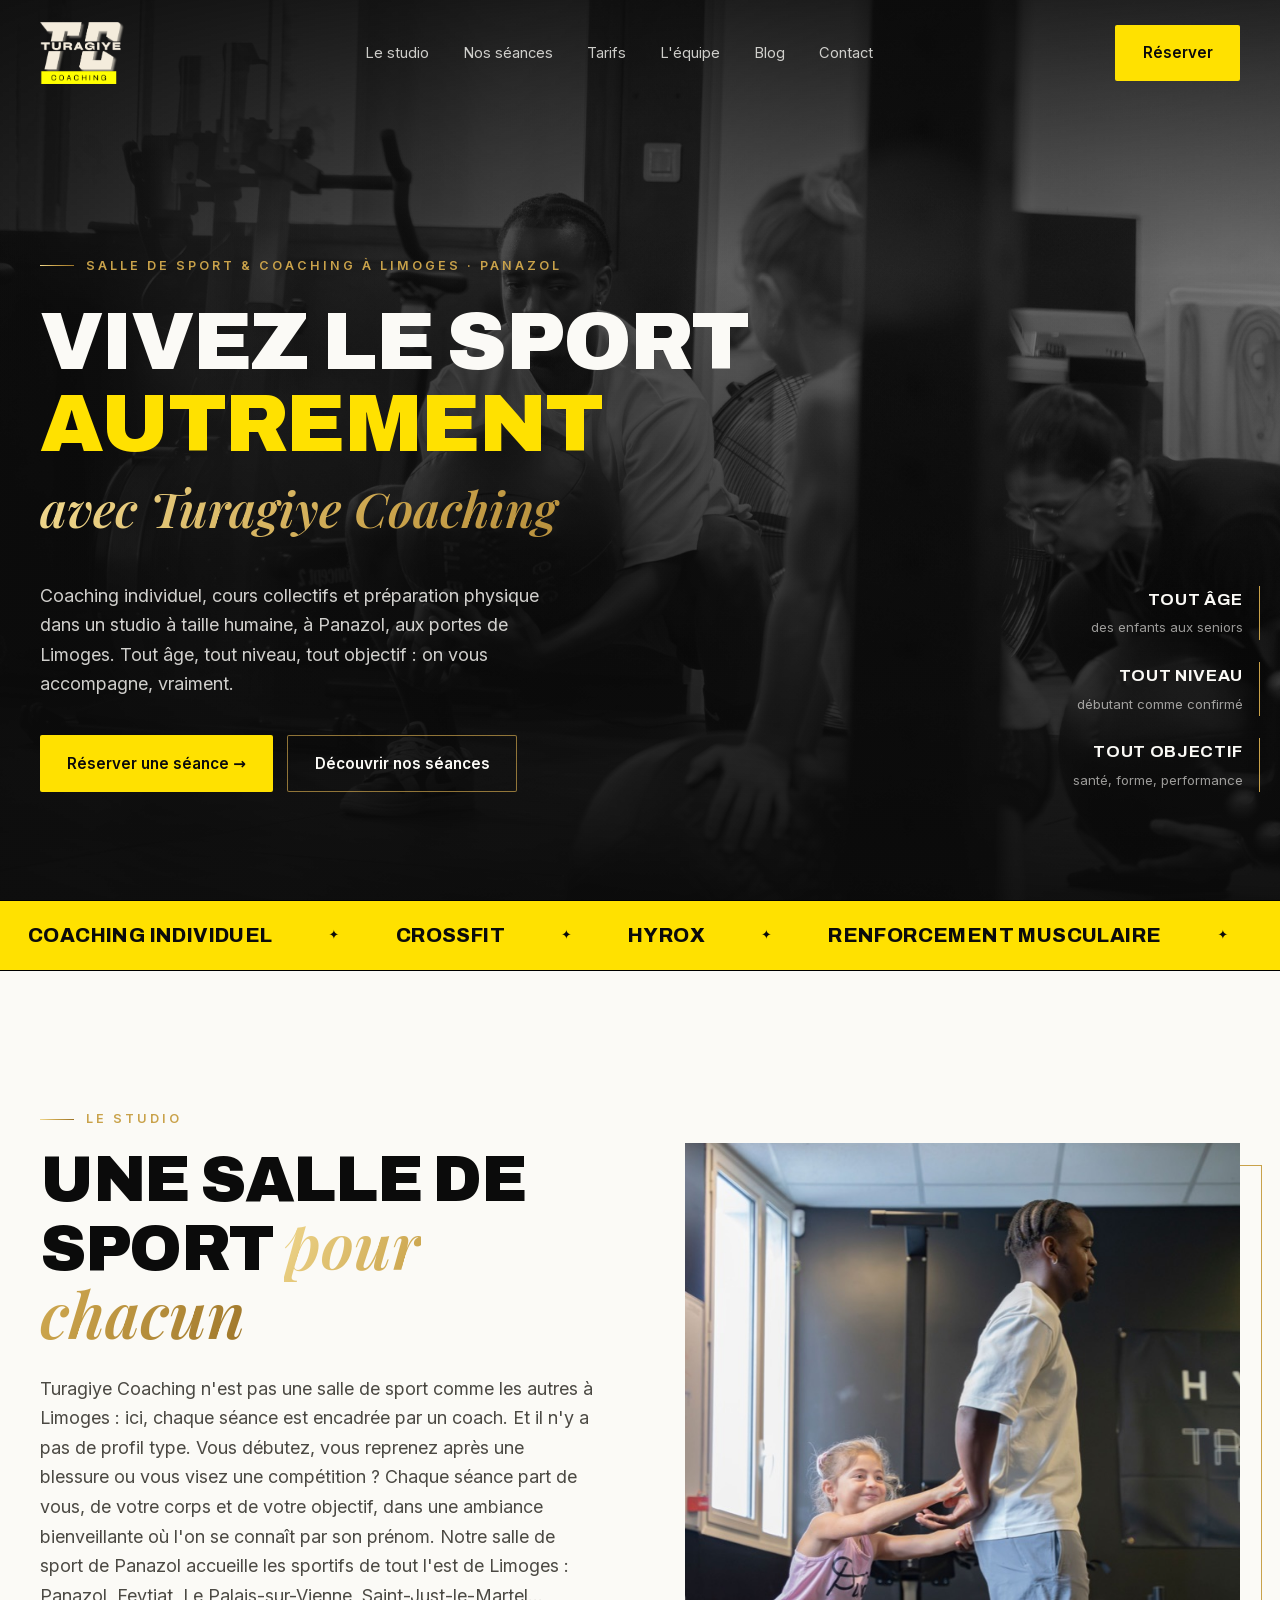
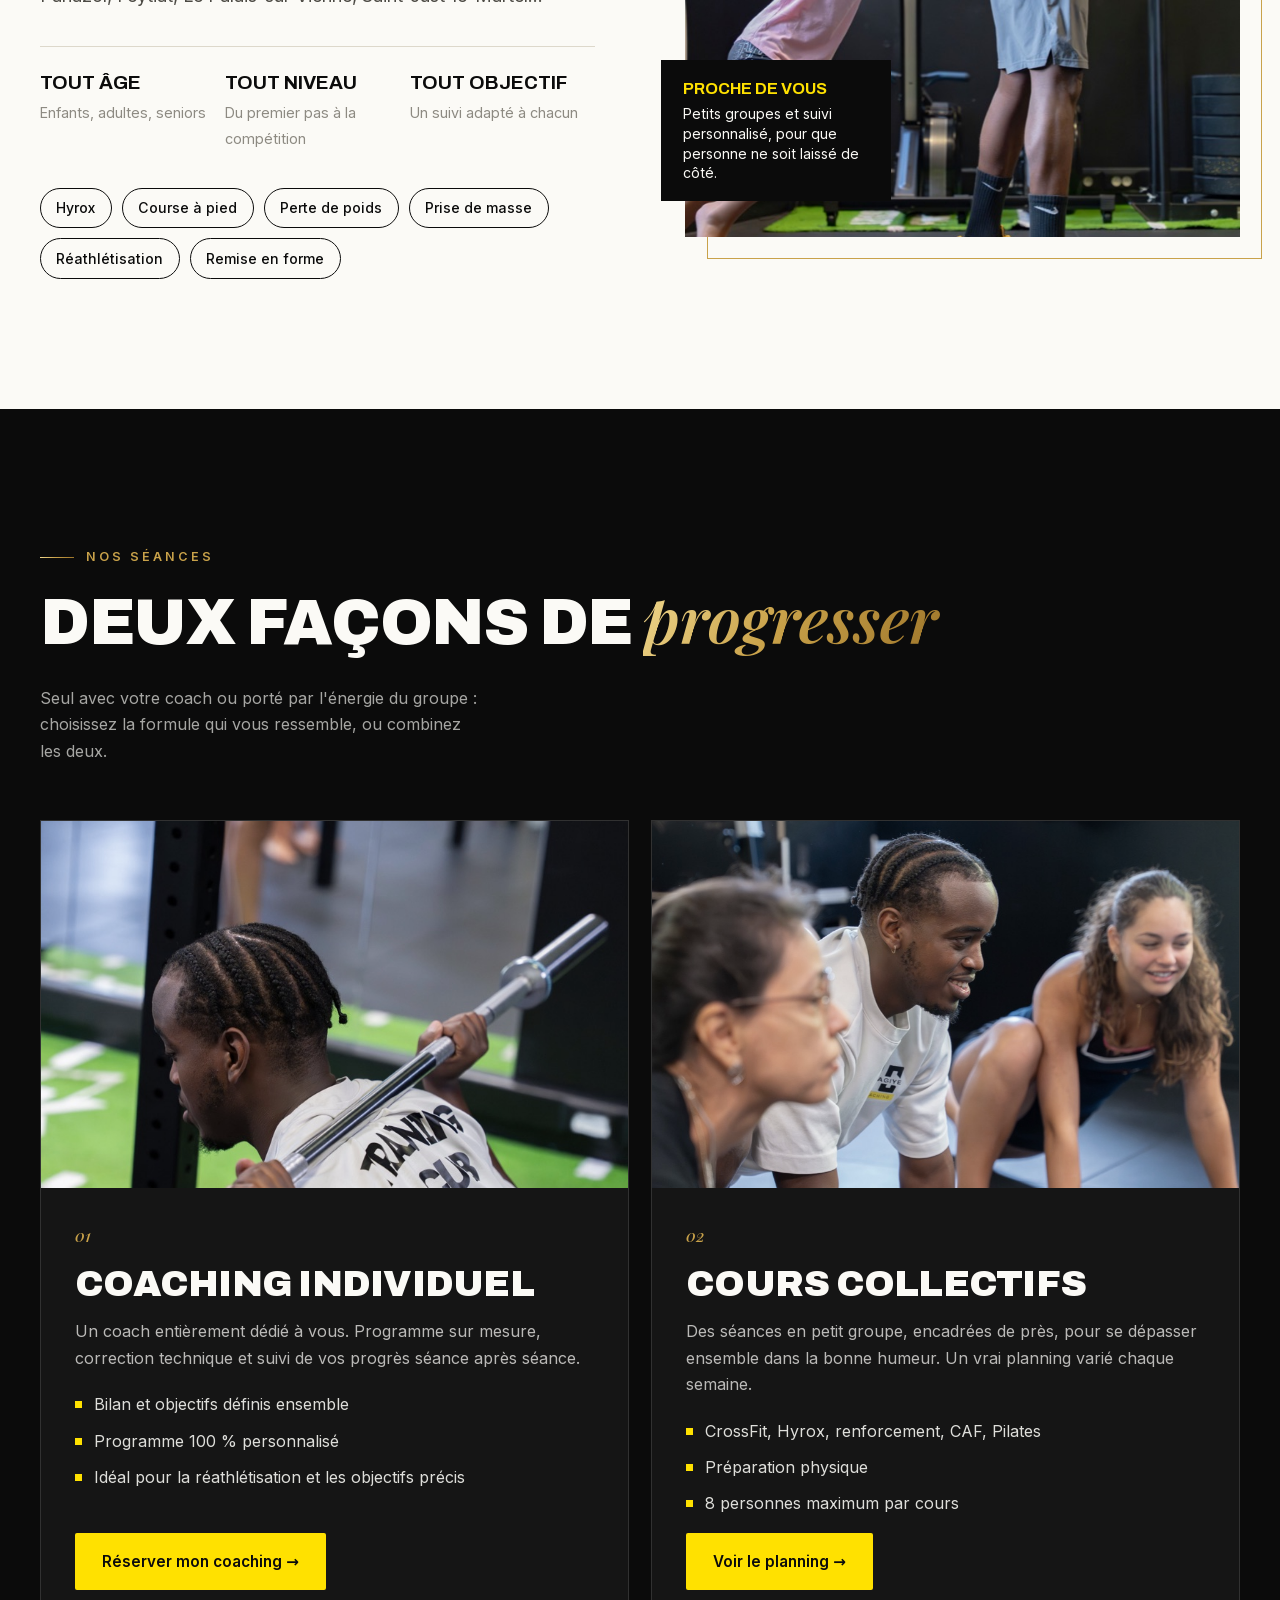
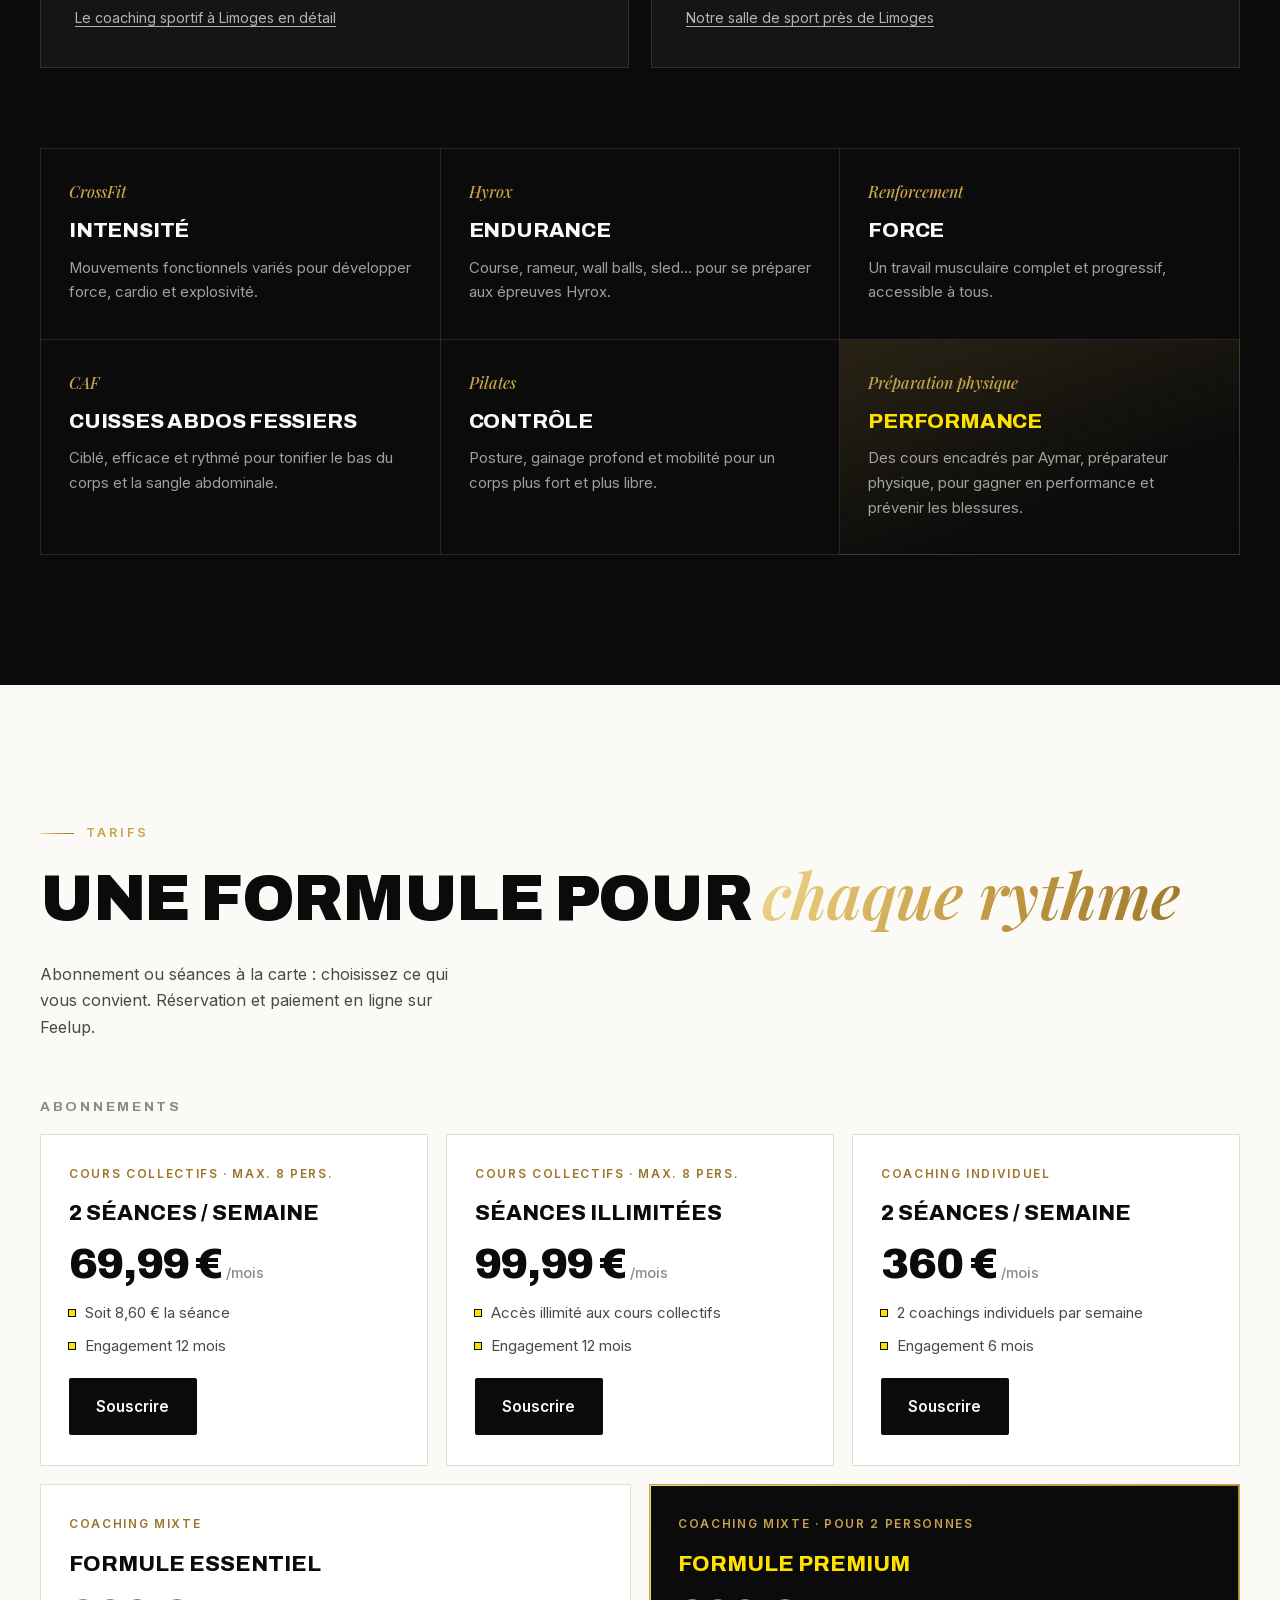
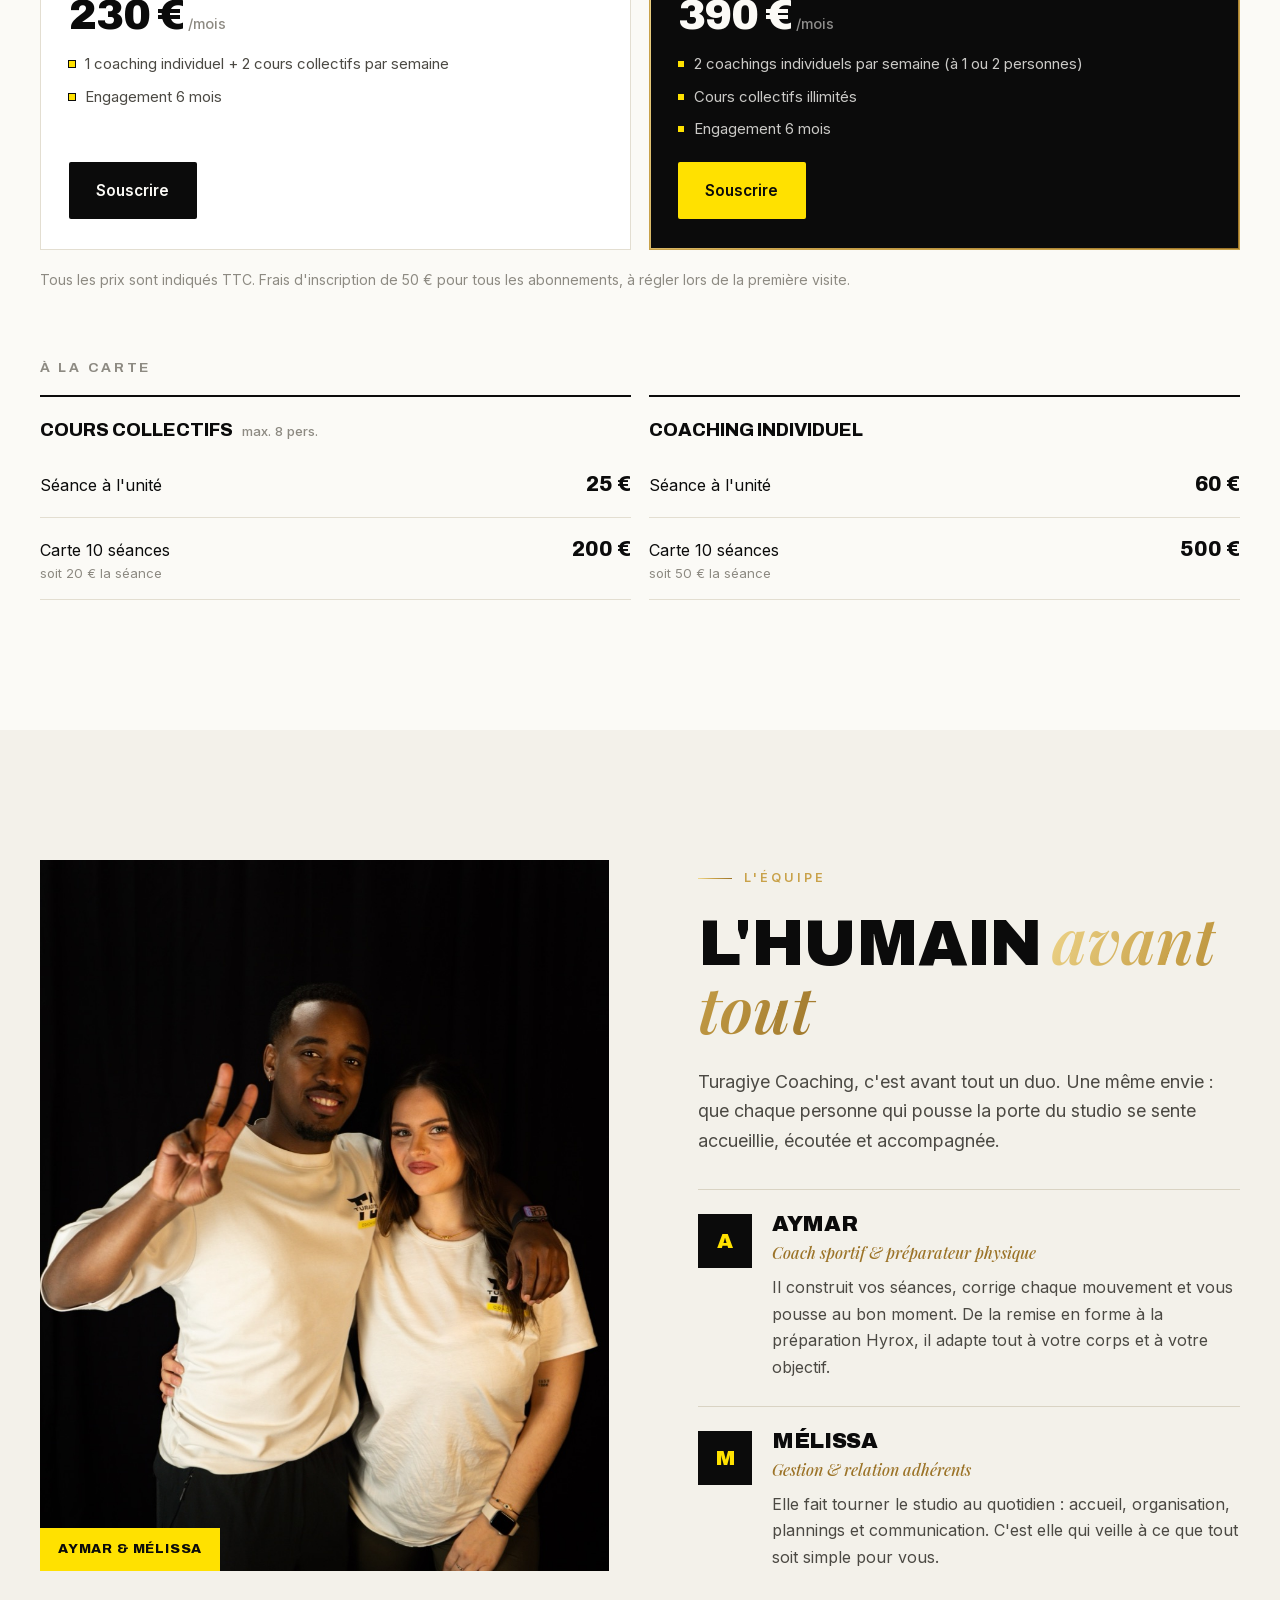
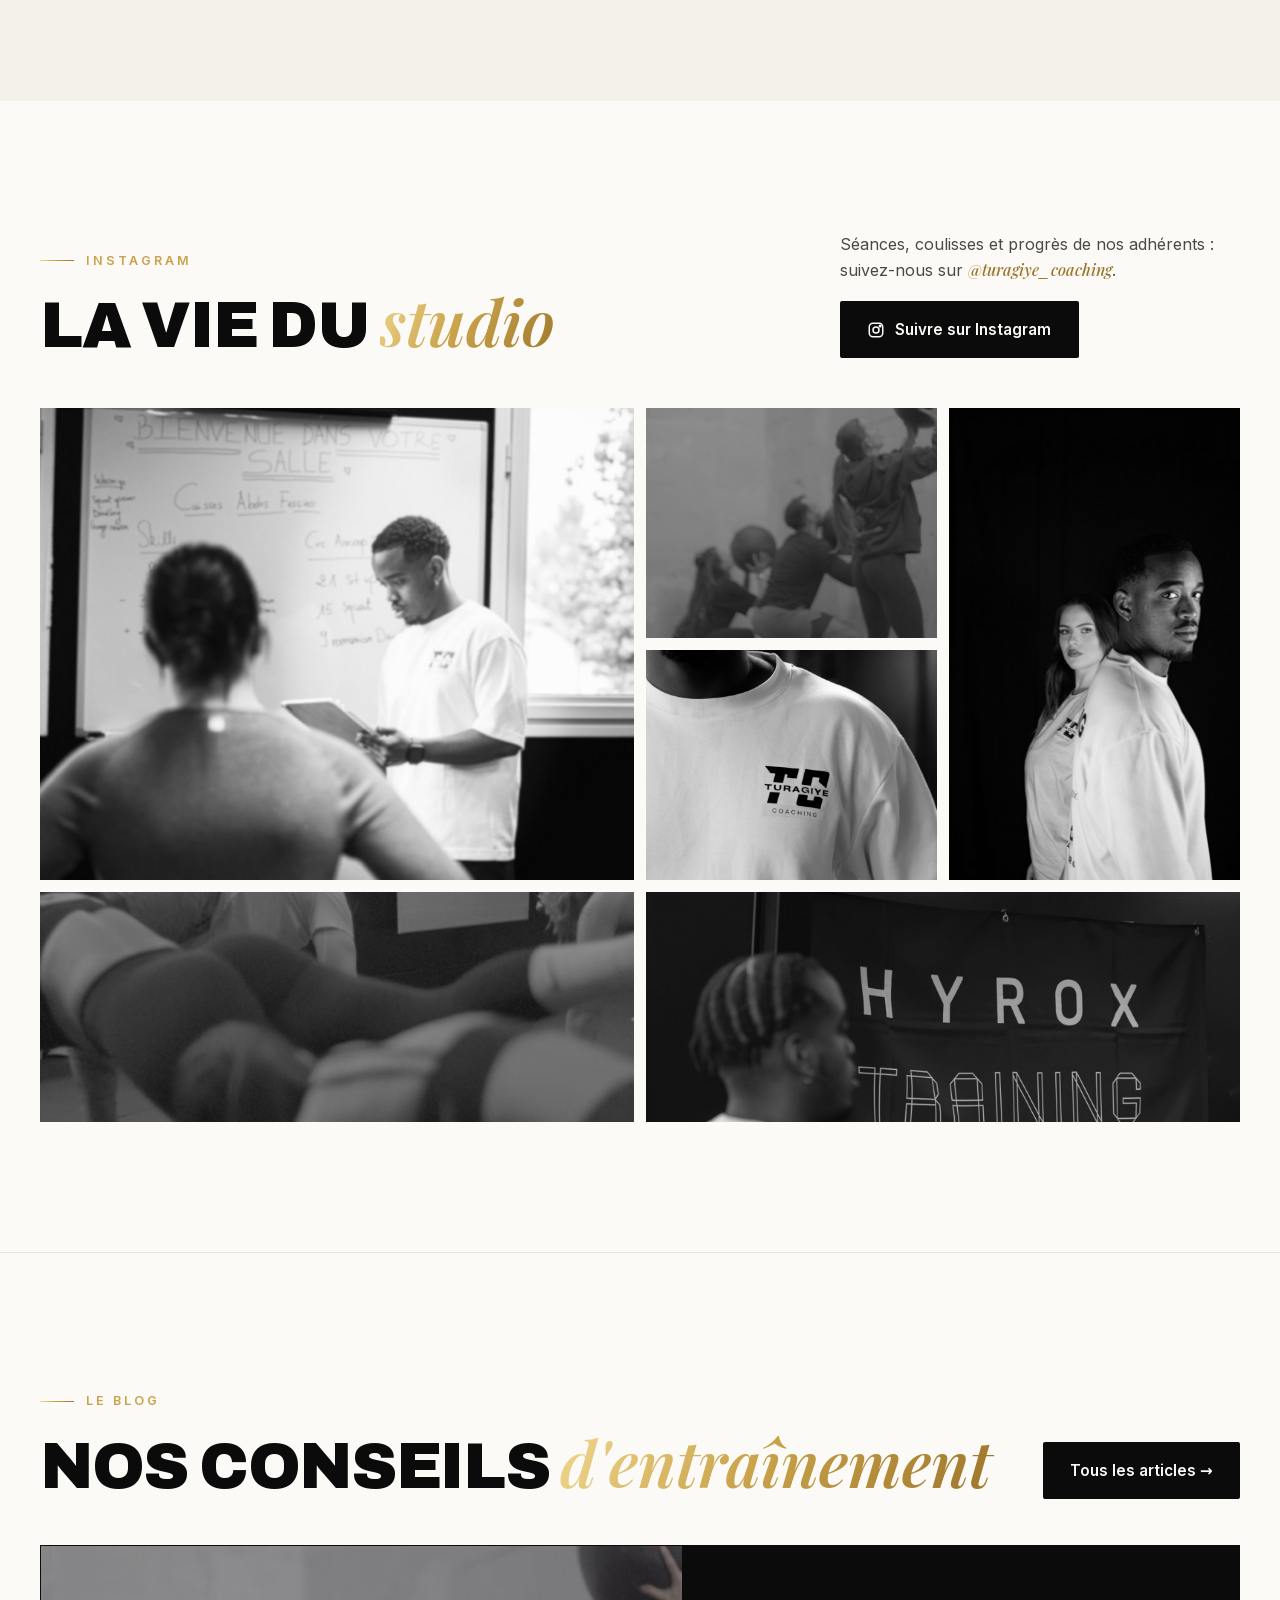
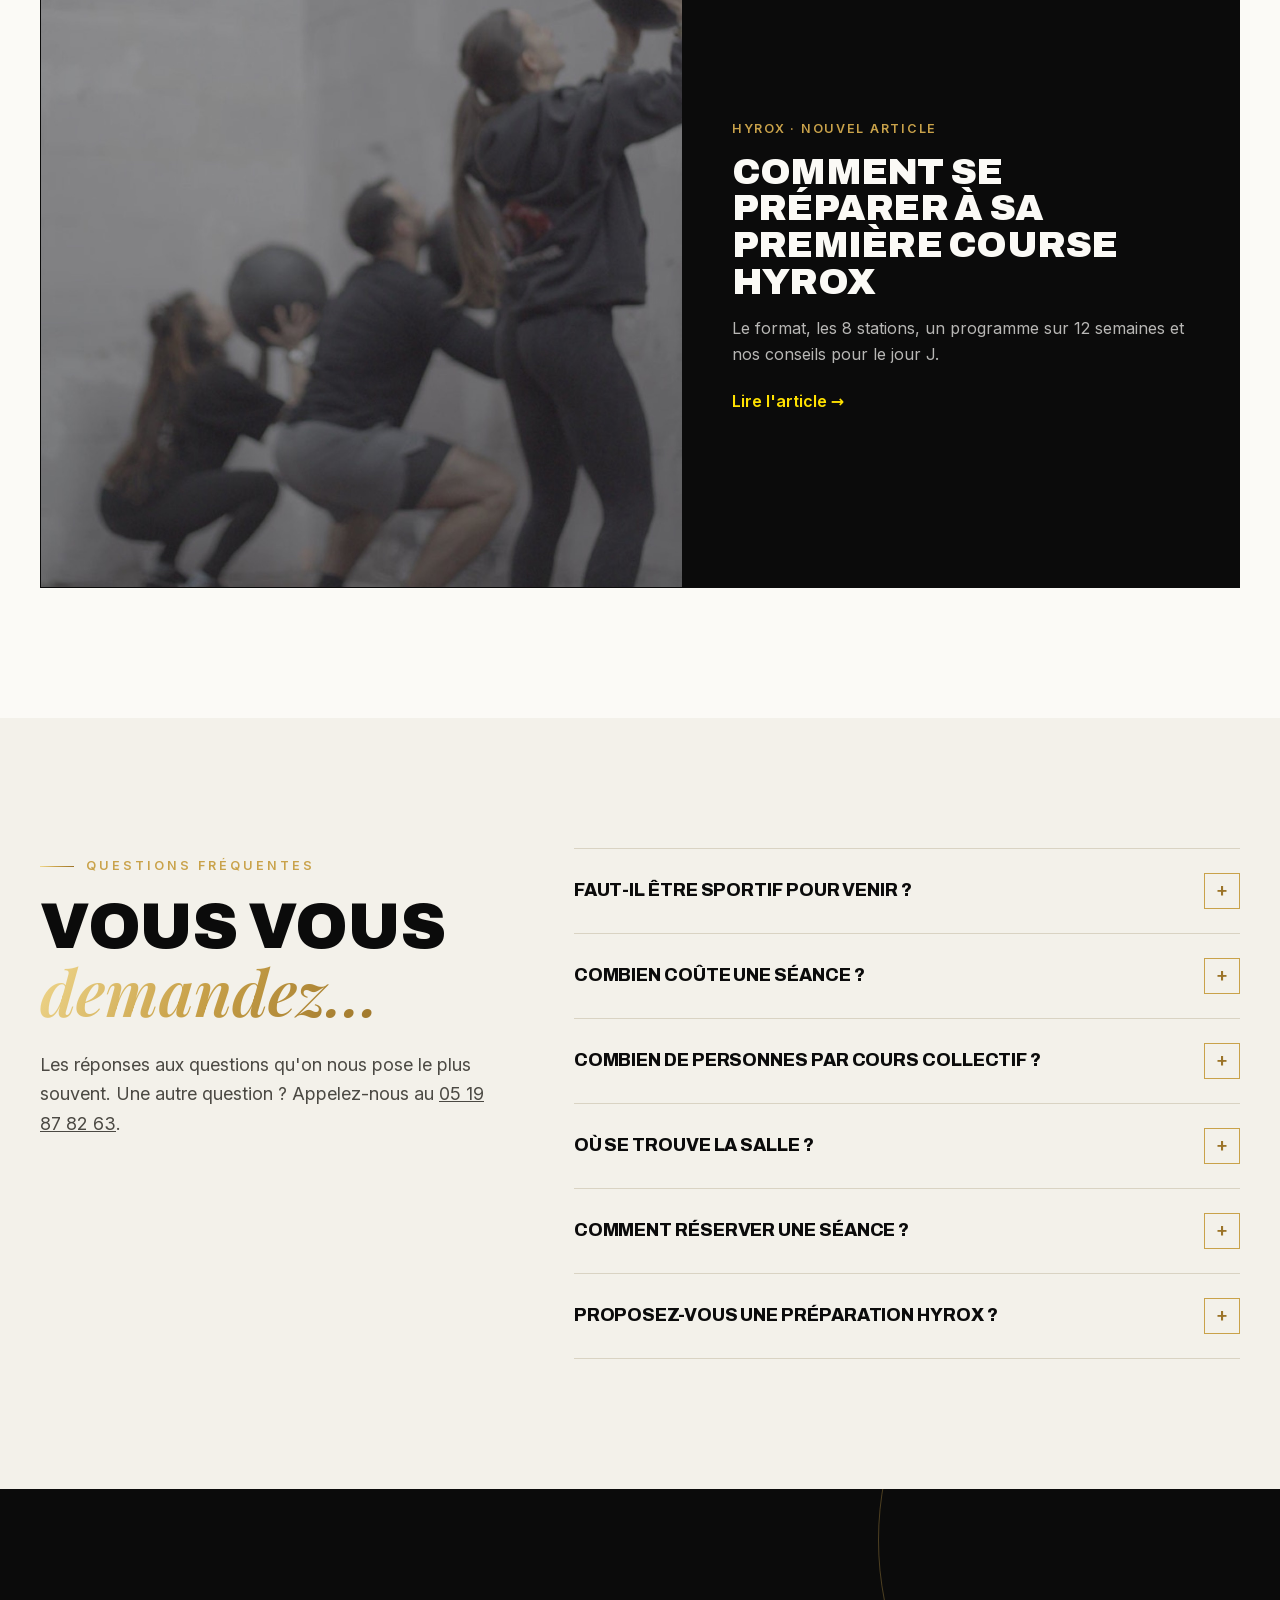
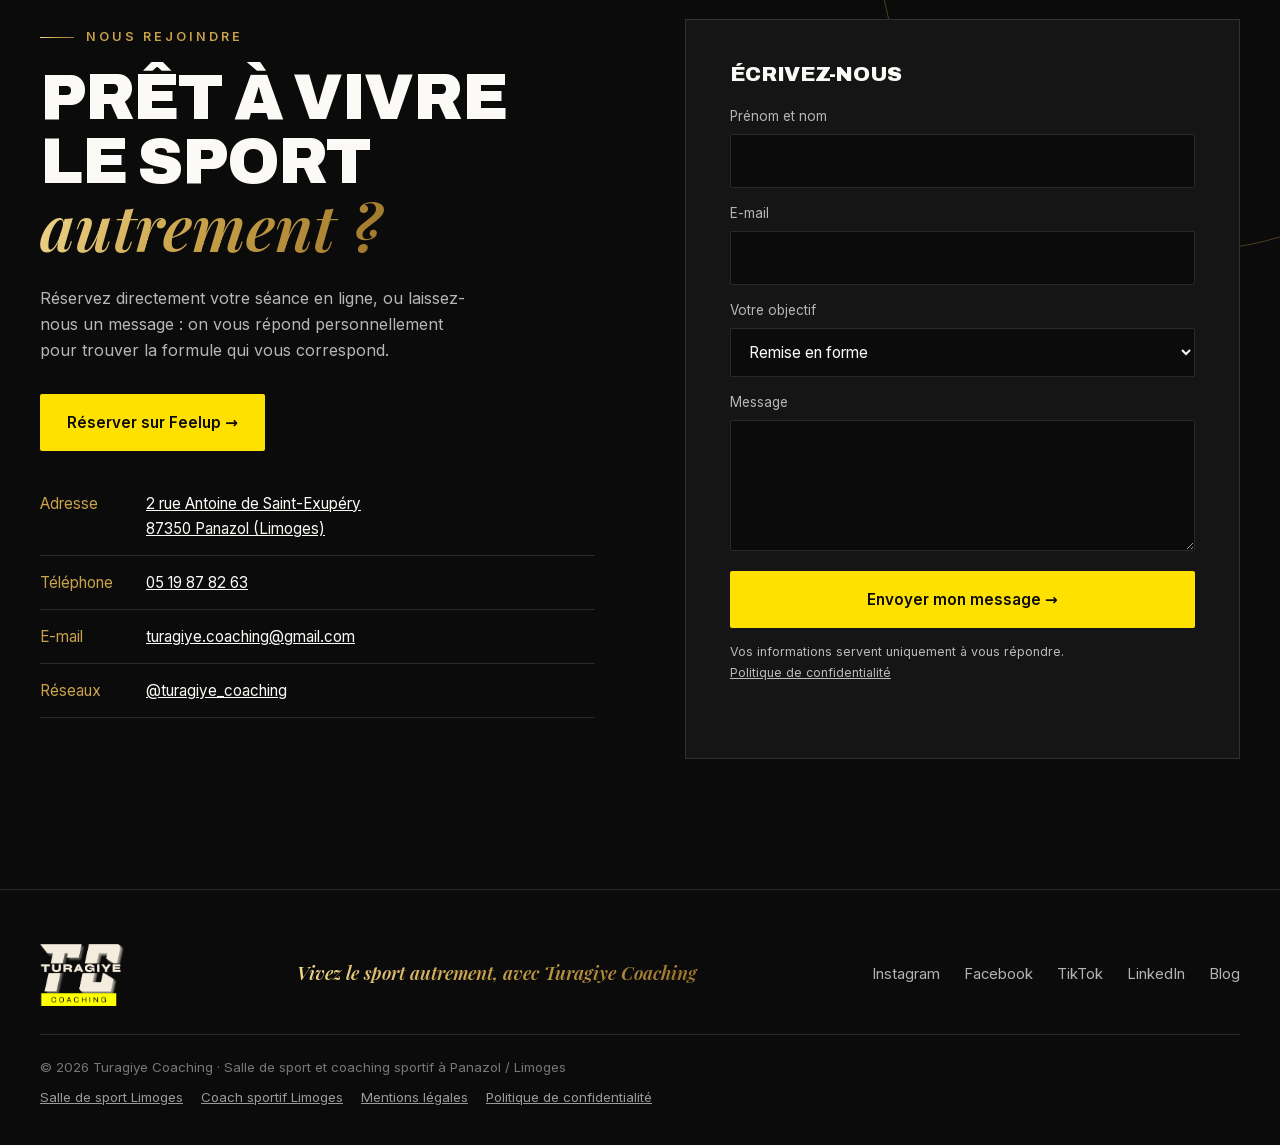
==== commit f134de33: "SEO local Limoges : pages salle de sport et coach sportif, titre et liens internes Co-Authored-By: C" ====
--- a/index.html
+++ b/index.html
@@ -3,8 +3,8 @@
 <head>
   <meta charset="utf-8">
   <meta name="viewport" content="width=device-width, initial-scale=1">
-  <title>Salle de sport &amp; coach sportif à Panazol / Limoges | Turagiye Coaching</title>
-  <meta name="description" content="Salle de sport et coach sportif à Panazol, près de Limoges : coaching individuel, cours collectifs en petit groupe (CrossFit, Hyrox, renforcement, CAF, Pilates) et préparation physique. Tout âge, tout niveau.">
+  <title>Salle de sport &amp; coaching sportif à Limoges (Panazol) | Turagiye Coaching</title>
+  <meta name="description" content="Salle de sport coachée à Limoges (Panazol) : coaching sportif individuel, cours collectifs de 8 personnes max (CrossFit, Hyrox, renforcement, CAF, Pilates) et préparation physique. Tout âge, tout niveau. Réservation en ligne.">
   <link rel="canonical" href="https://turagiyecoaching.fr/">
   <meta name="theme-color" content="#0b0b0b">
   <link rel="icon" href="images/logo-noir.png">
@@ -14,7 +14,7 @@
   <meta property="og:type" content="website">
   <meta property="og:locale" content="fr_FR">
   <meta property="og:site_name" content="Turagiye Coaching">
-  <meta property="og:title" content="Turagiye Coaching — Salle de sport à Panazol / Limoges">
+  <meta property="og:title" content="Turagiye Coaching — Salle de sport &amp; coaching à Limoges (Panazol)">
   <meta property="og:description" content="Vivez le sport autrement : coaching individuel, cours collectifs en petit groupe et préparation physique. Tout âge, tout niveau, tout objectif.">
   <meta property="og:url" content="https://turagiyecoaching.fr/">
   <meta property="og:image" content="https://turagiyecoaching.fr/images/partage.jpg">
@@ -187,6 +187,7 @@
     .hero h1 { font-size: clamp(2.7rem, 6.4vw, 5.6rem); margin: 20px 0 34px; max-width: 15ch; }
     .hero h1 .gold-text { display: block; font-size: .6em; margin-top: .22em; line-height: 1.3; }
     .hero h1 .hl { color: var(--yellow); }
+    .hero h1 .h1-eyebrow { display: flex; width: max-content; max-width: 100%; margin-bottom: 26px; font-family: var(--sans); font-weight: 600; line-height: 1.5; letter-spacing: .24em; }
     .hero p { max-width: 48ch; font-size: 1.12rem; color: rgba(251,250,246,.82); margin: 0 0 36px; }
     .hero-actions { display: flex; flex-wrap: wrap; gap: 14px; }
     .hero .rise { animation: rise 1s cubic-bezier(.2,.7,.2,1) both; }
@@ -245,6 +246,8 @@
     .offer li { display: flex; gap: 12px; align-items: baseline; color: rgba(251,250,246,.88); }
     .offer li::before { content: ""; width: 7px; height: 7px; background: var(--yellow); flex: none; transform: translateY(-2px); }
     .offer .btn { margin-top: auto; align-self: flex-start; }
+    .offer .more-link { font-size: .88rem; color: rgba(251,250,246,.7); text-underline-offset: 3px; }
+    .offer .more-link:hover { color: var(--yellow); }
 
     .disciplines { display: grid; grid-template-columns: repeat(3, 1fr); margin-top: 80px; border-top: 1px solid var(--line); border-left: 1px solid var(--line); }
     .disc { padding: 30px 28px 34px; border-right: 1px solid var(--line); border-bottom: 1px solid var(--line); transition: background .3s; }
@@ -437,8 +440,7 @@
   <header class="hero">
     <img class="hero-img" src="images/hero-cours-collectif.jpg" alt="Cours collectif au studio Turagiye Coaching">
     <div class="container hero-content">
-      <span class="eyebrow rise">Salle de sport à Panazol / Limoges</span>
-      <h1 class="rise">Vivez le sport <span class="hl">autrement</span><span class="gold-text">avec Turagiye Coaching</span></h1>
+      <h1 class="rise"><span class="eyebrow h1-eyebrow">Salle de sport &amp; coaching à Limoges · Panazol</span>Vivez le sport <span class="hl">autrement</span><span class="gold-text">avec Turagiye Coaching</span></h1>
       <p class="rise">Coaching individuel, cours collectifs et préparation physique dans un studio à taille humaine, à Panazol, aux portes de Limoges. Tout âge, tout niveau, tout objectif : on vous accompagne, vraiment.</p>
       <div class="hero-actions rise">
         <a href="https://feelup.app/turagiye-coaching-panazol" target="_blank" rel="noopener" class="btn btn-yellow">Réserver une séance →</a>
@@ -465,8 +467,8 @@
     <div class="container">
       <div class="reveal">
         <span class="eyebrow">Le studio</span>
-        <h2>Un studio pour <span class="gold-text">chacun</span></h2>
-        <p class="lead">Chez Turagiye Coaching, il n'y a pas de profil type. Vous débutez, vous reprenez après une blessure ou vous visez une compétition ? Chaque séance part de vous, de votre corps et de votre objectif, dans une ambiance bienveillante où l'on se connaît par son prénom. Notre salle de sport de Panazol accueille les sportifs de tout l'est de Limoges : Panazol, Feytiat, Le Palais-sur-Vienne, Saint-Just-le-Martel…</p>
+        <h2>Une salle de sport <span class="gold-text">pour chacun</span></h2>
+        <p class="lead">Turagiye Coaching n'est pas une salle de sport comme les autres à Limoges : ici, chaque séance est encadrée par un coach. Et il n'y a pas de profil type. Vous débutez, vous reprenez après une blessure ou vous visez une compétition ? Chaque séance part de vous, de votre corps et de votre objectif, dans une ambiance bienveillante où l'on se connaît par son prénom. Notre salle de sport de Panazol accueille les sportifs de tout l'est de Limoges : Panazol, Feytiat, Le Palais-sur-Vienne, Saint-Just-le-Martel…</p>
         <div class="trio">
           <div><strong>Tout âge</strong><span>Enfants, adultes, seniors</span></div>
           <div><strong>Tout niveau</strong><span>Du premier pas à la compétition</span></div>
@@ -507,6 +509,7 @@
               <li>Idéal pour la réathlétisation et les objectifs précis</li>
             </ul>
             <a href="https://feelup.app/turagiye-coaching-panazol" target="_blank" rel="noopener" class="btn btn-yellow">Réserver mon coaching →</a>
+            <a href="coach-sportif-limoges.html" class="more-link">Le coaching sportif à Limoges en détail</a>
           </div>
         </article>
         <article class="offer reveal">
@@ -521,6 +524,7 @@
               <li>8 personnes maximum par cours</li>
             </ul>
             <a href="https://feelup.app/turagiye-coaching-panazol" target="_blank" rel="noopener" class="btn btn-yellow">Voir le planning →</a>
+            <a href="salle-de-sport-limoges.html" class="more-link">Notre salle de sport près de Limoges</a>
           </div>
         </article>
       </div>
@@ -774,7 +778,7 @@
         <li><a href="blog/">Blog</a></li>
       </ul>
       <small>© <span id="year"></span> Turagiye Coaching · Salle de sport et coaching sportif à Panazol / Limoges
-        <span class="legal-links"><a href="mentions-legales.html">Mentions légales</a><a href="confidentialite.html">Politique de confidentialité</a></span></small>
+        <span class="legal-links"><a href="salle-de-sport-limoges.html">Salle de sport Limoges</a><a href="coach-sportif-limoges.html">Coach sportif Limoges</a><a href="mentions-legales.html">Mentions légales</a><a href="confidentialite.html">Politique de confidentialité</a></span></small>
     </div>
   </footer>
 
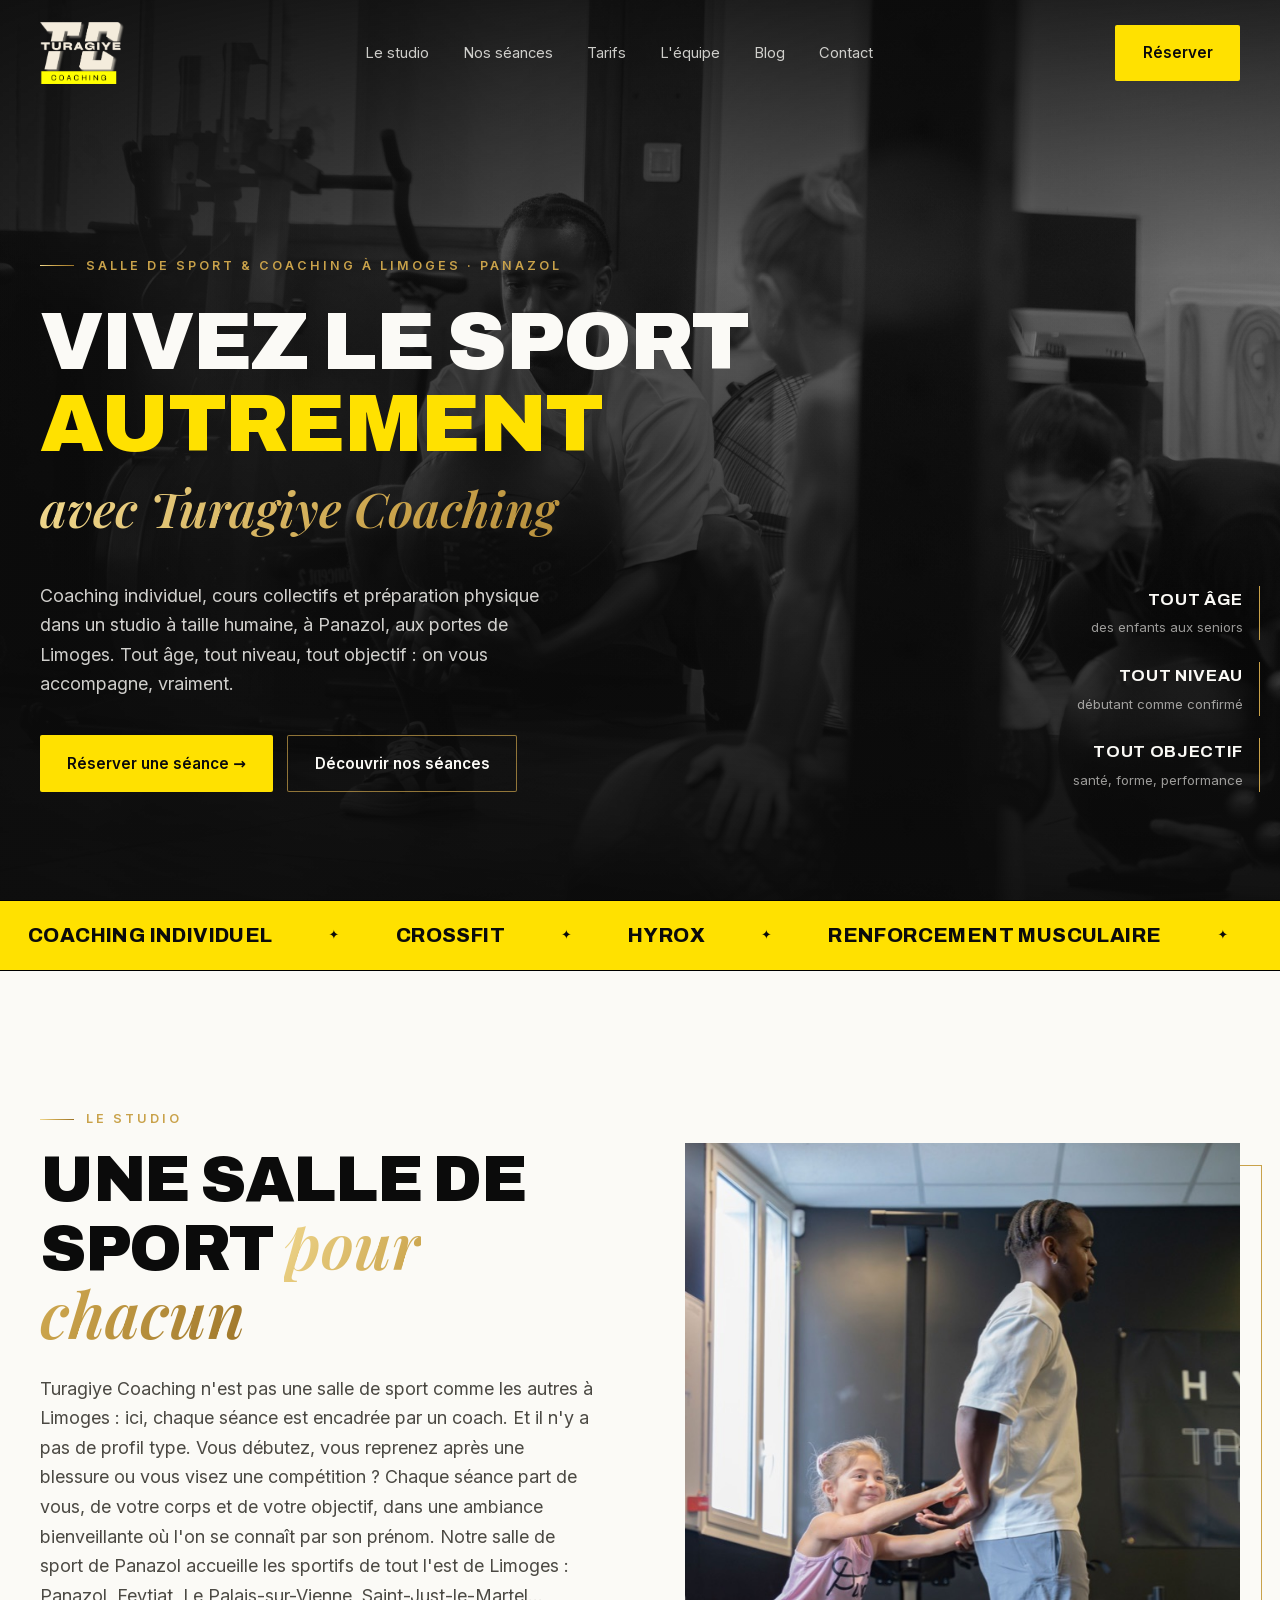
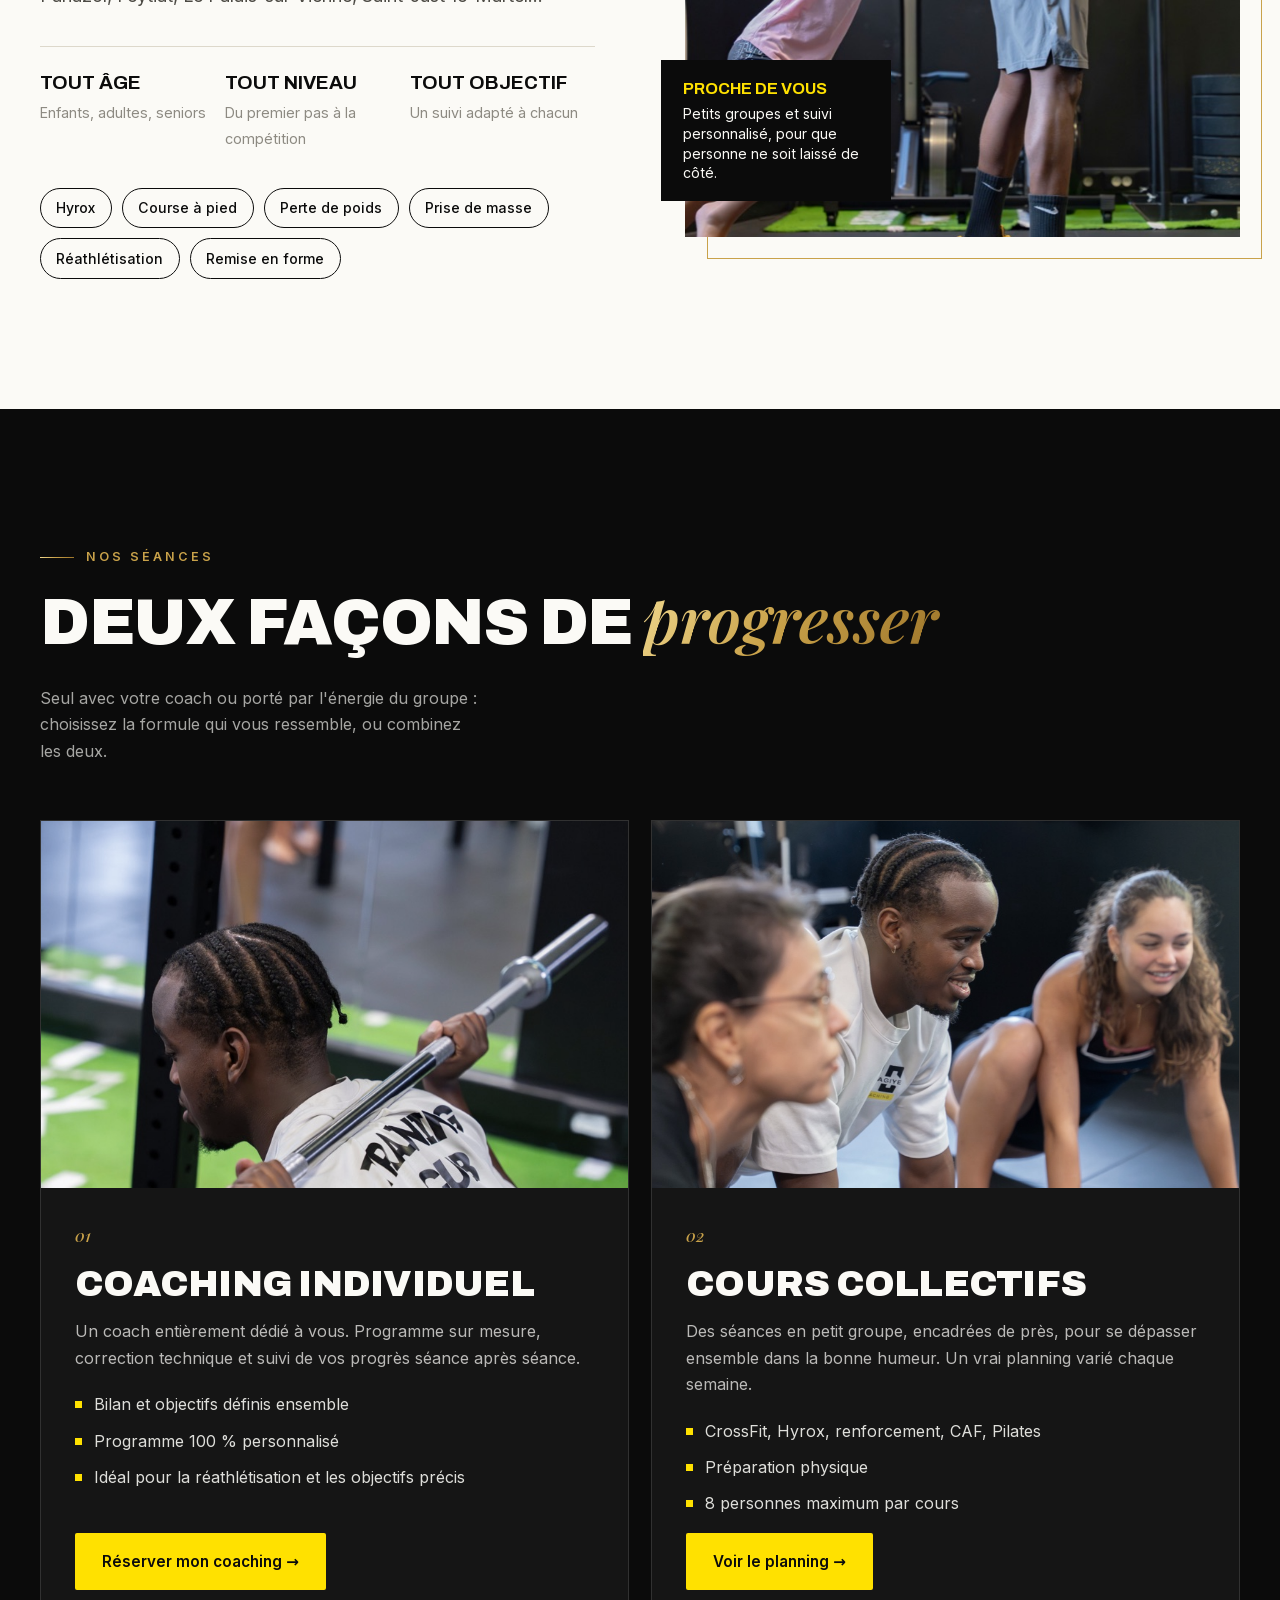
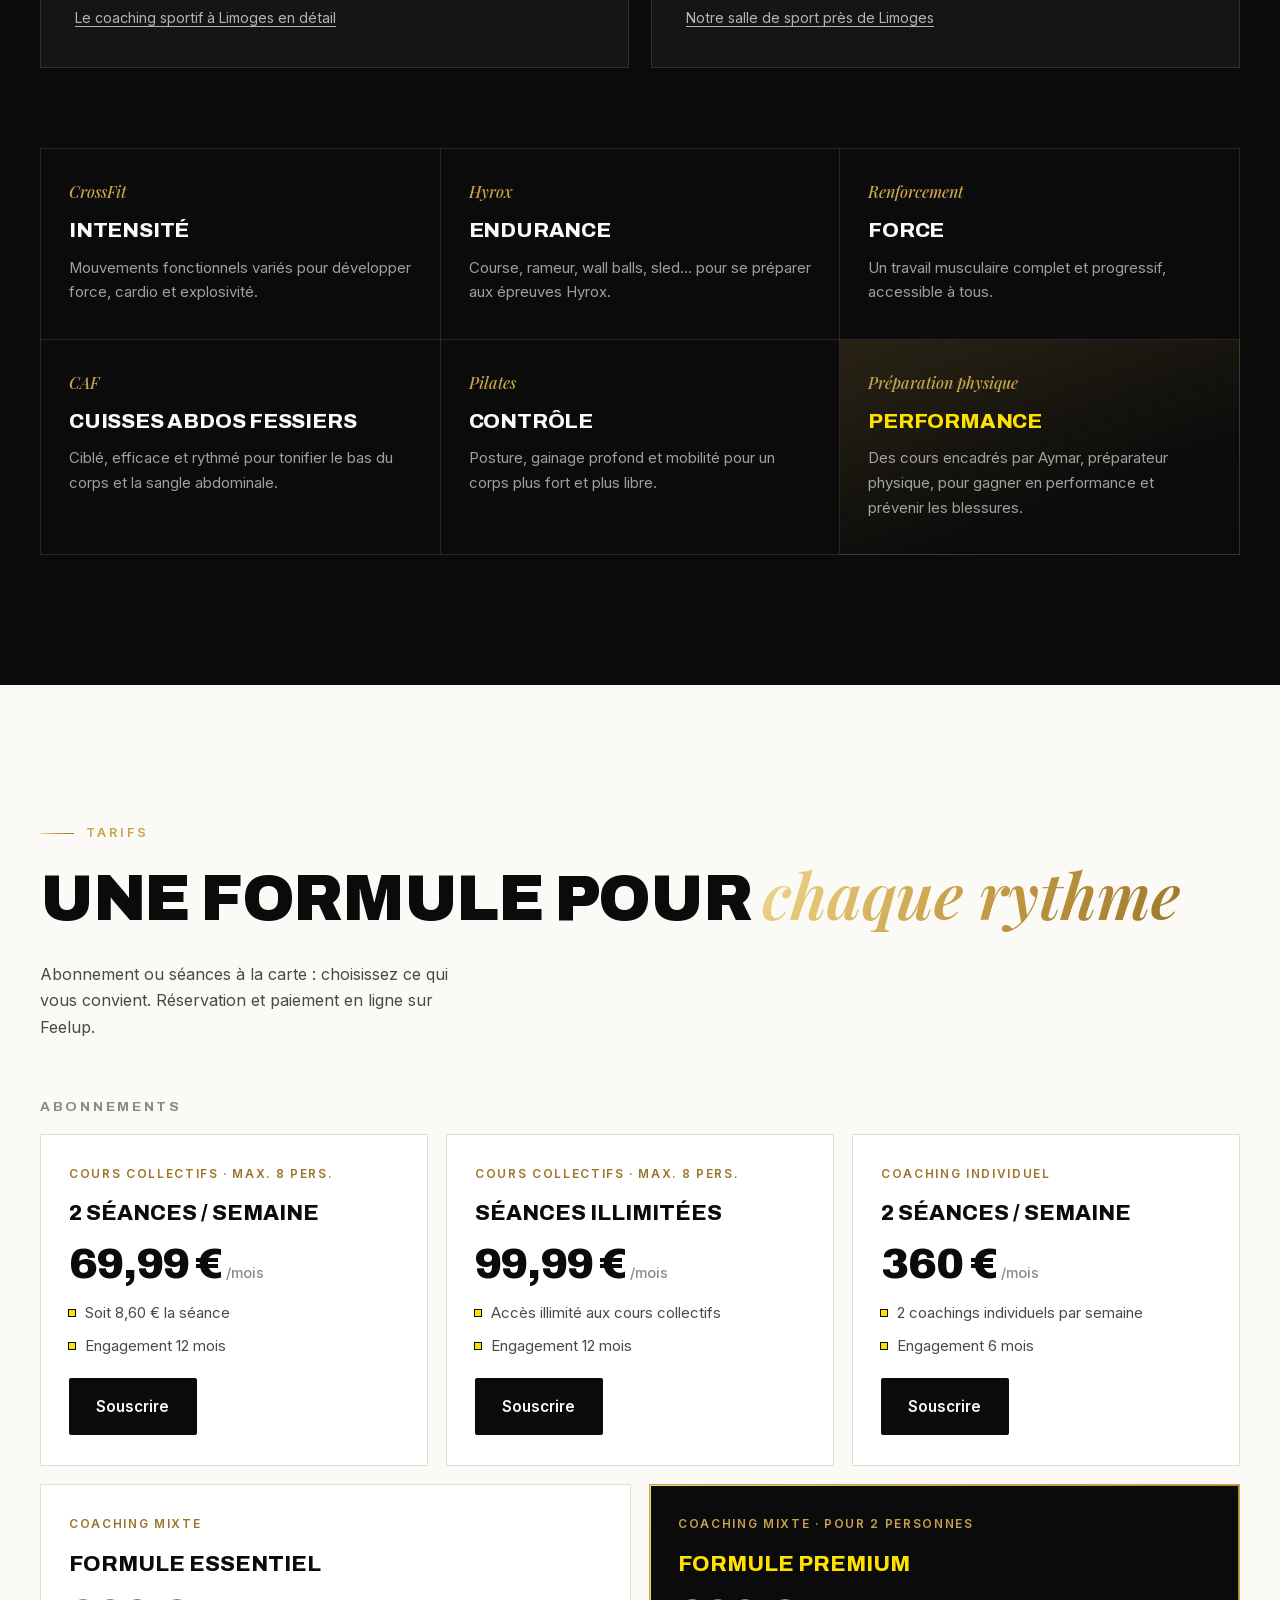
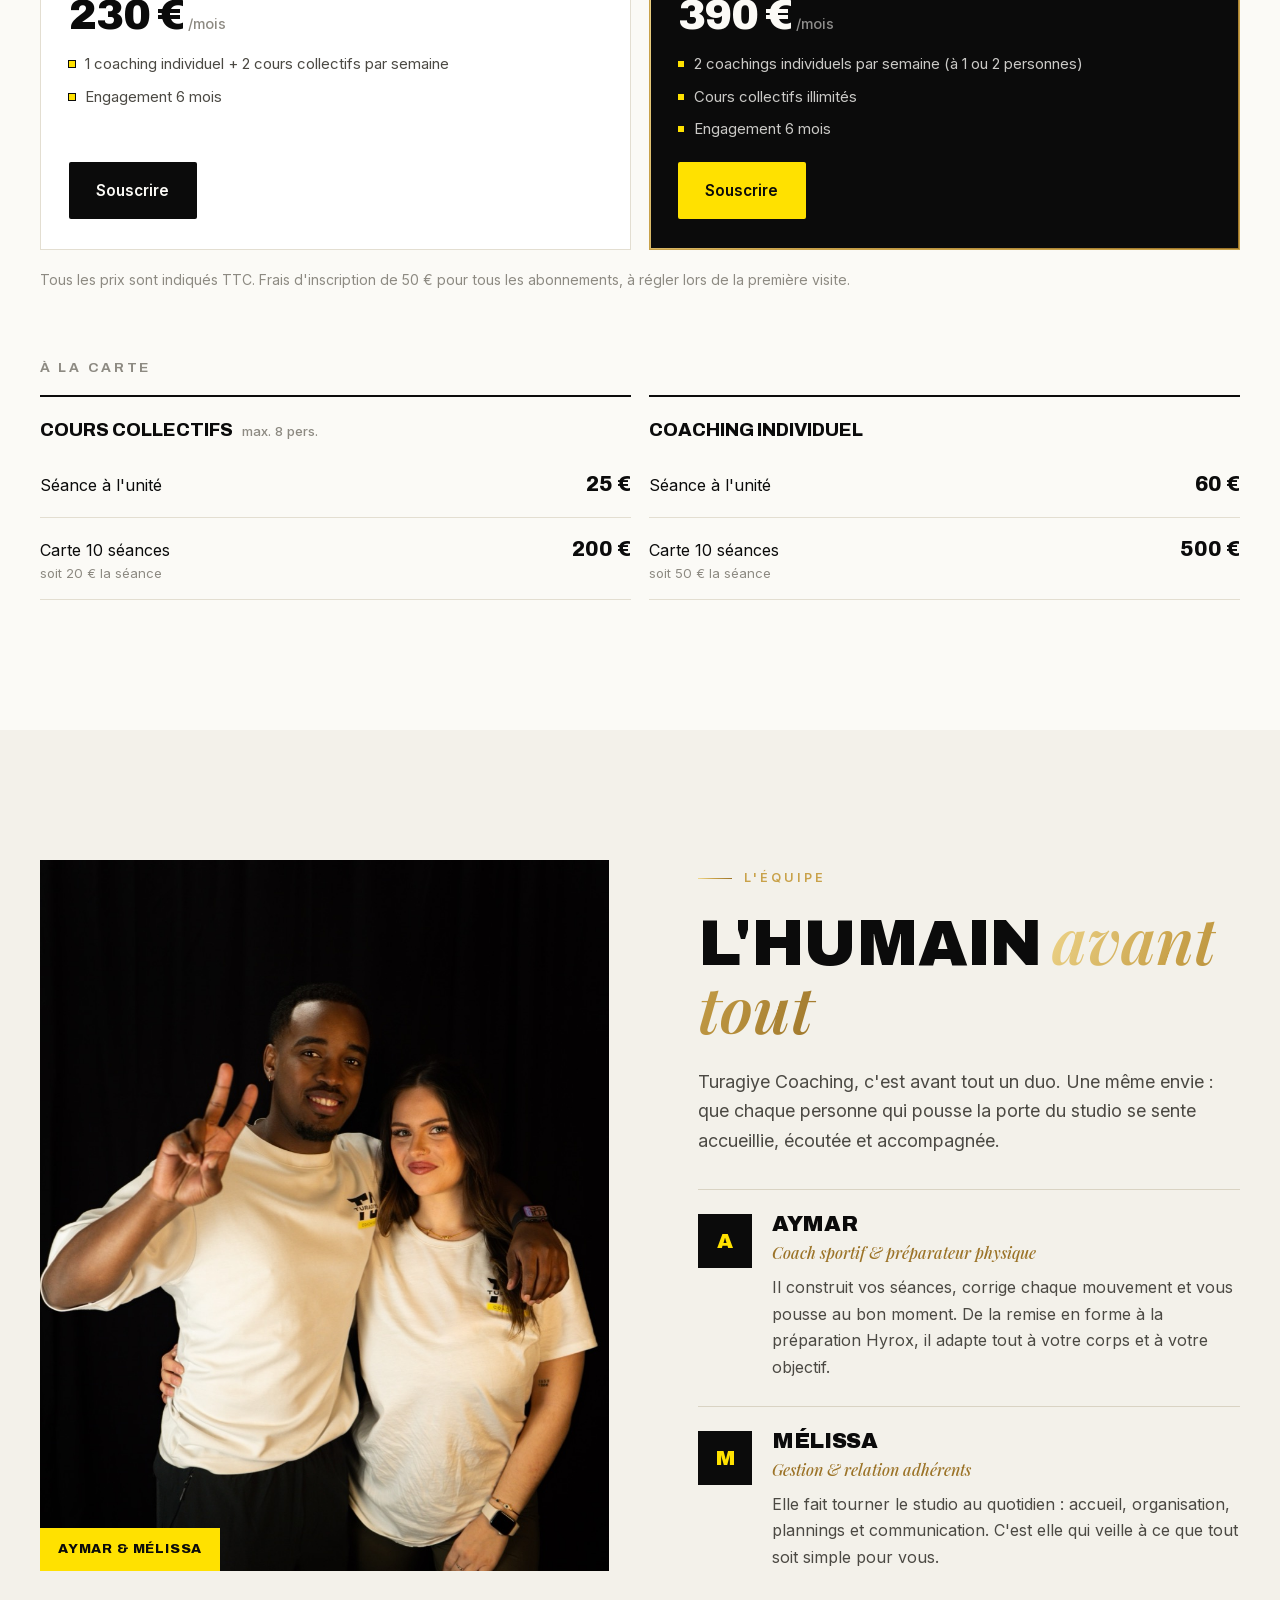
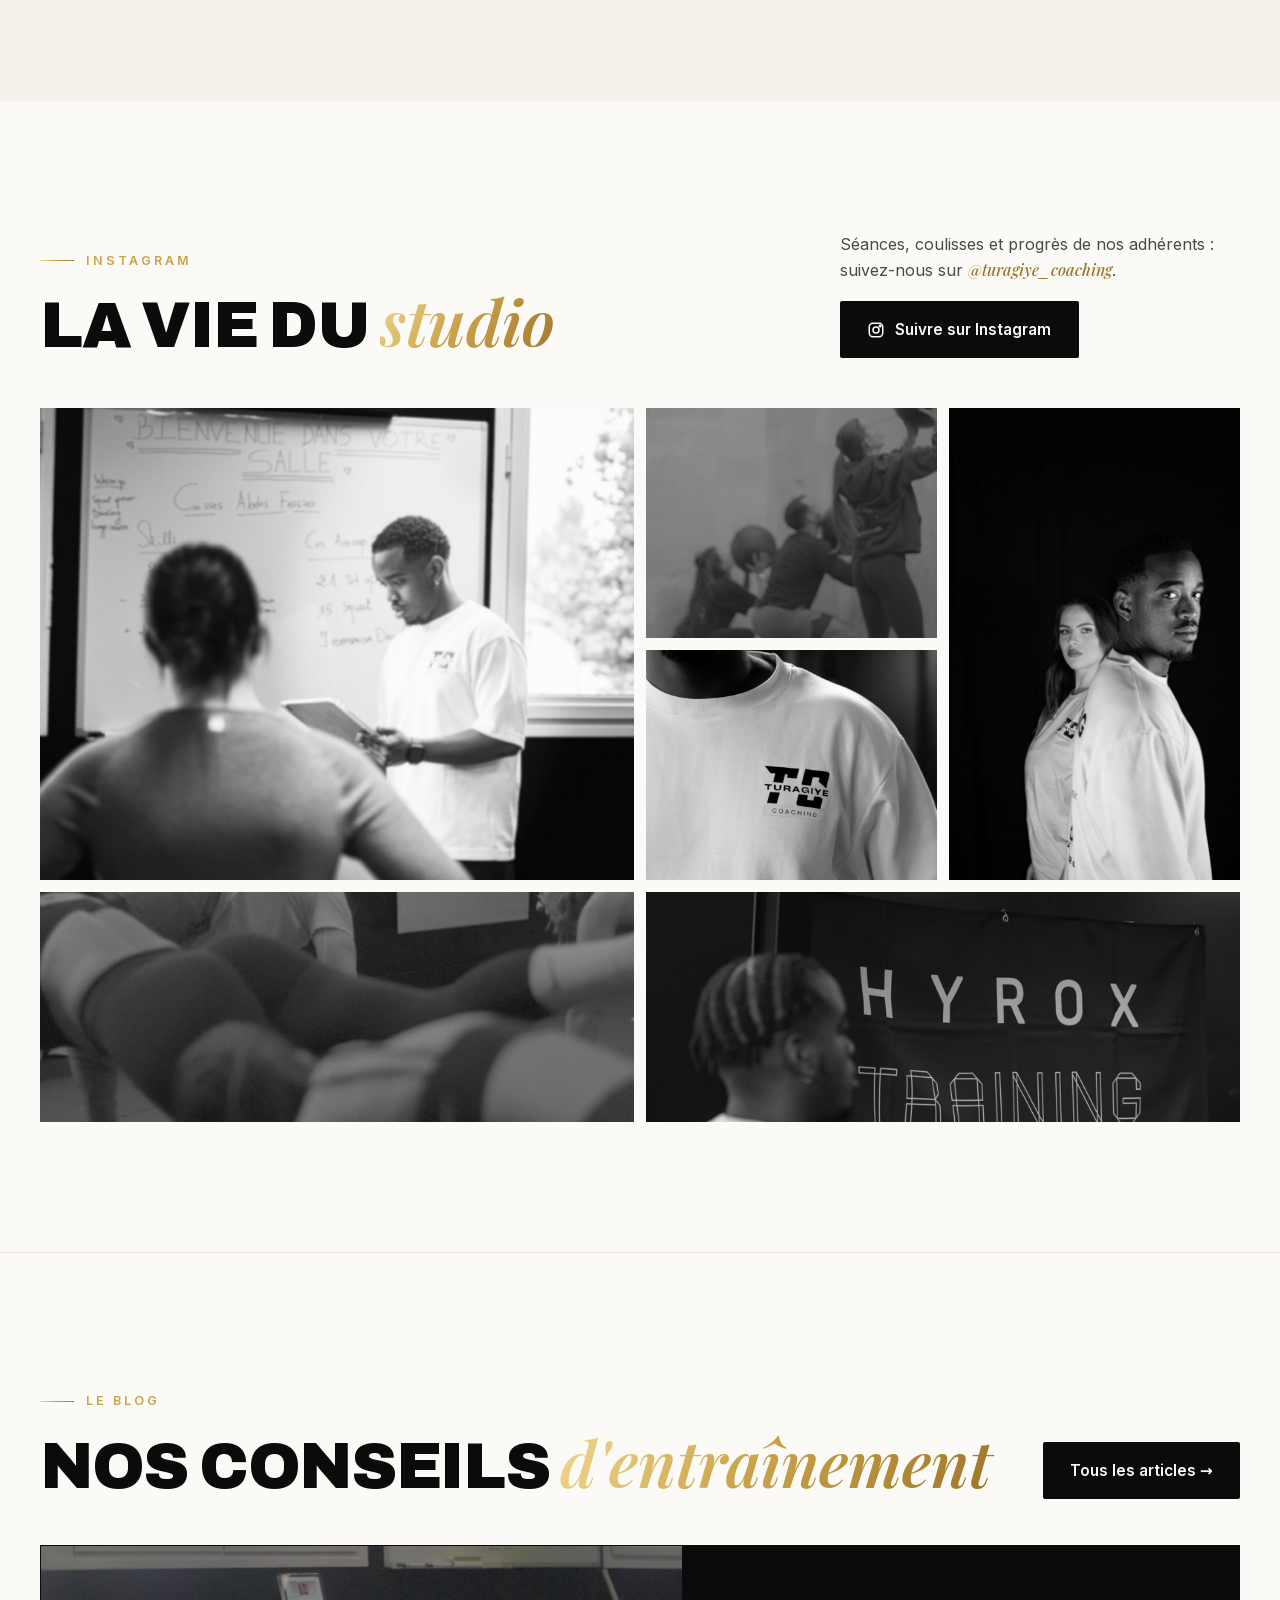
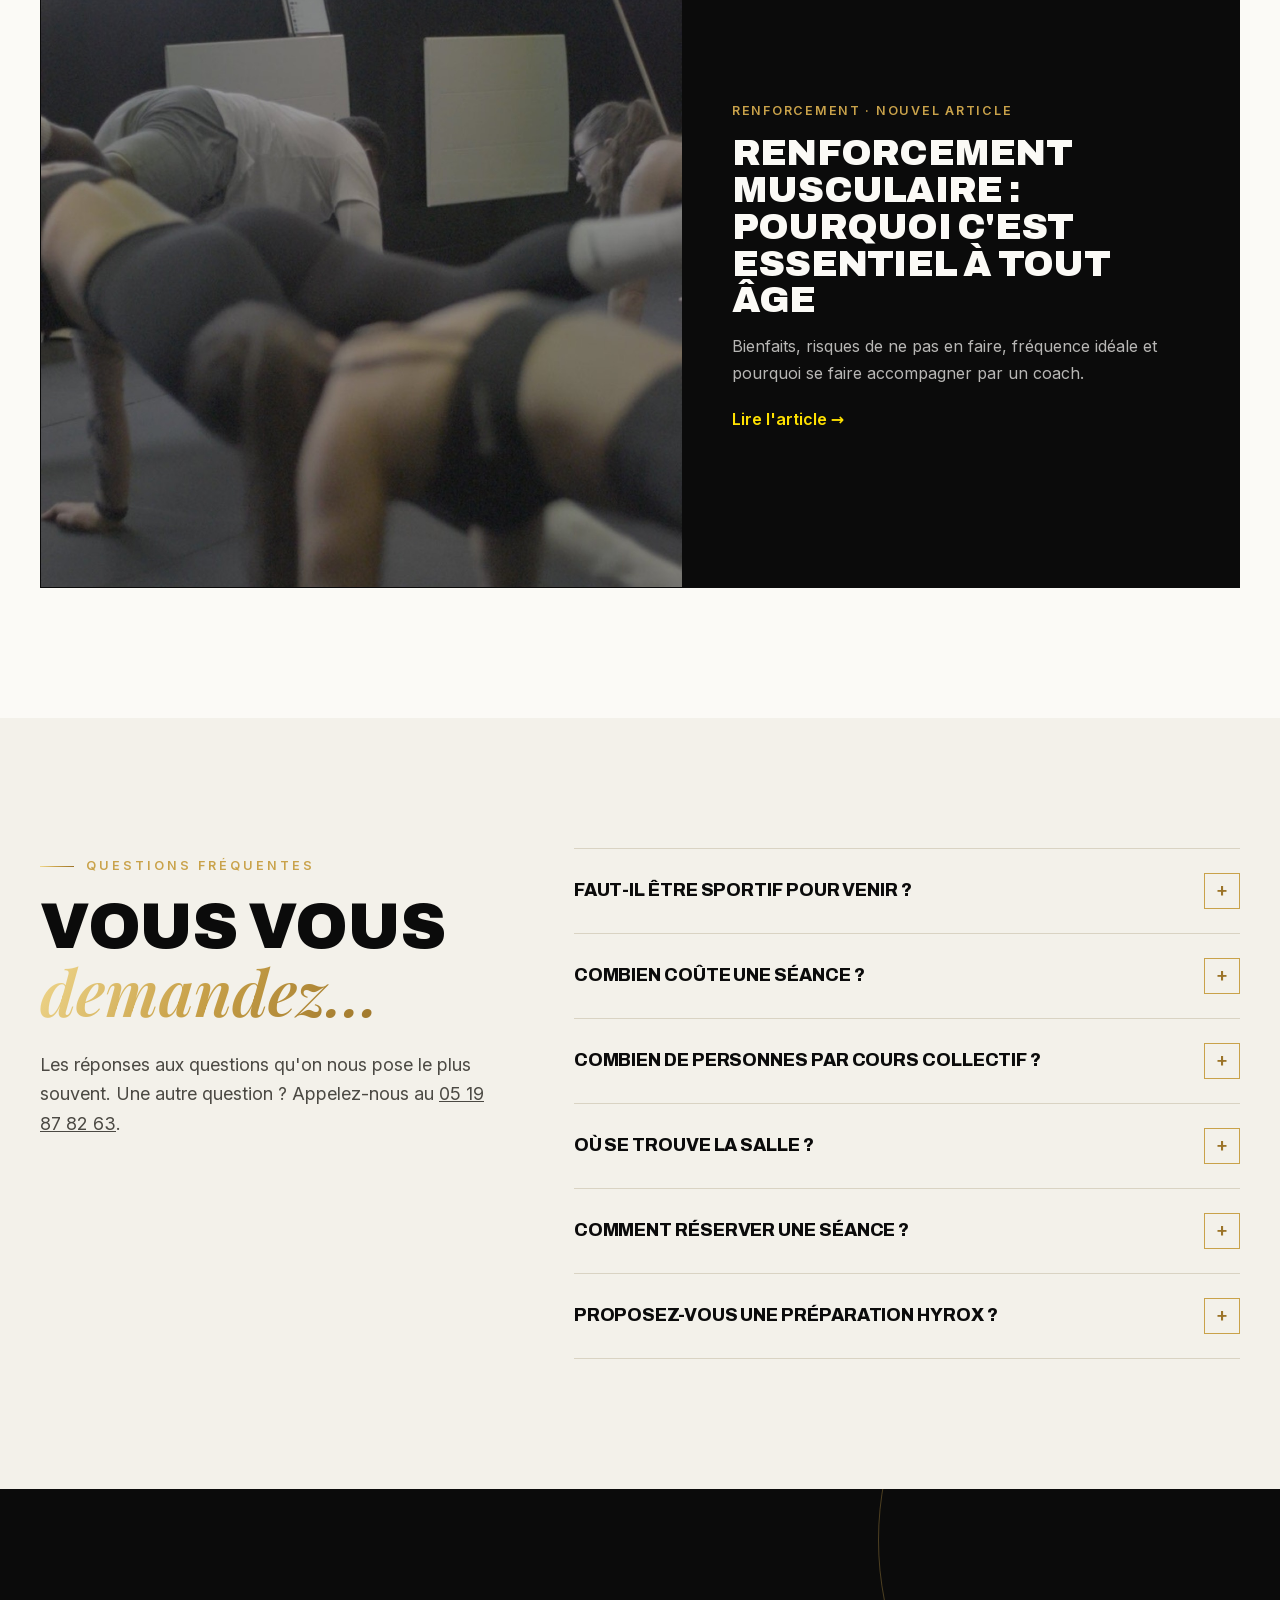
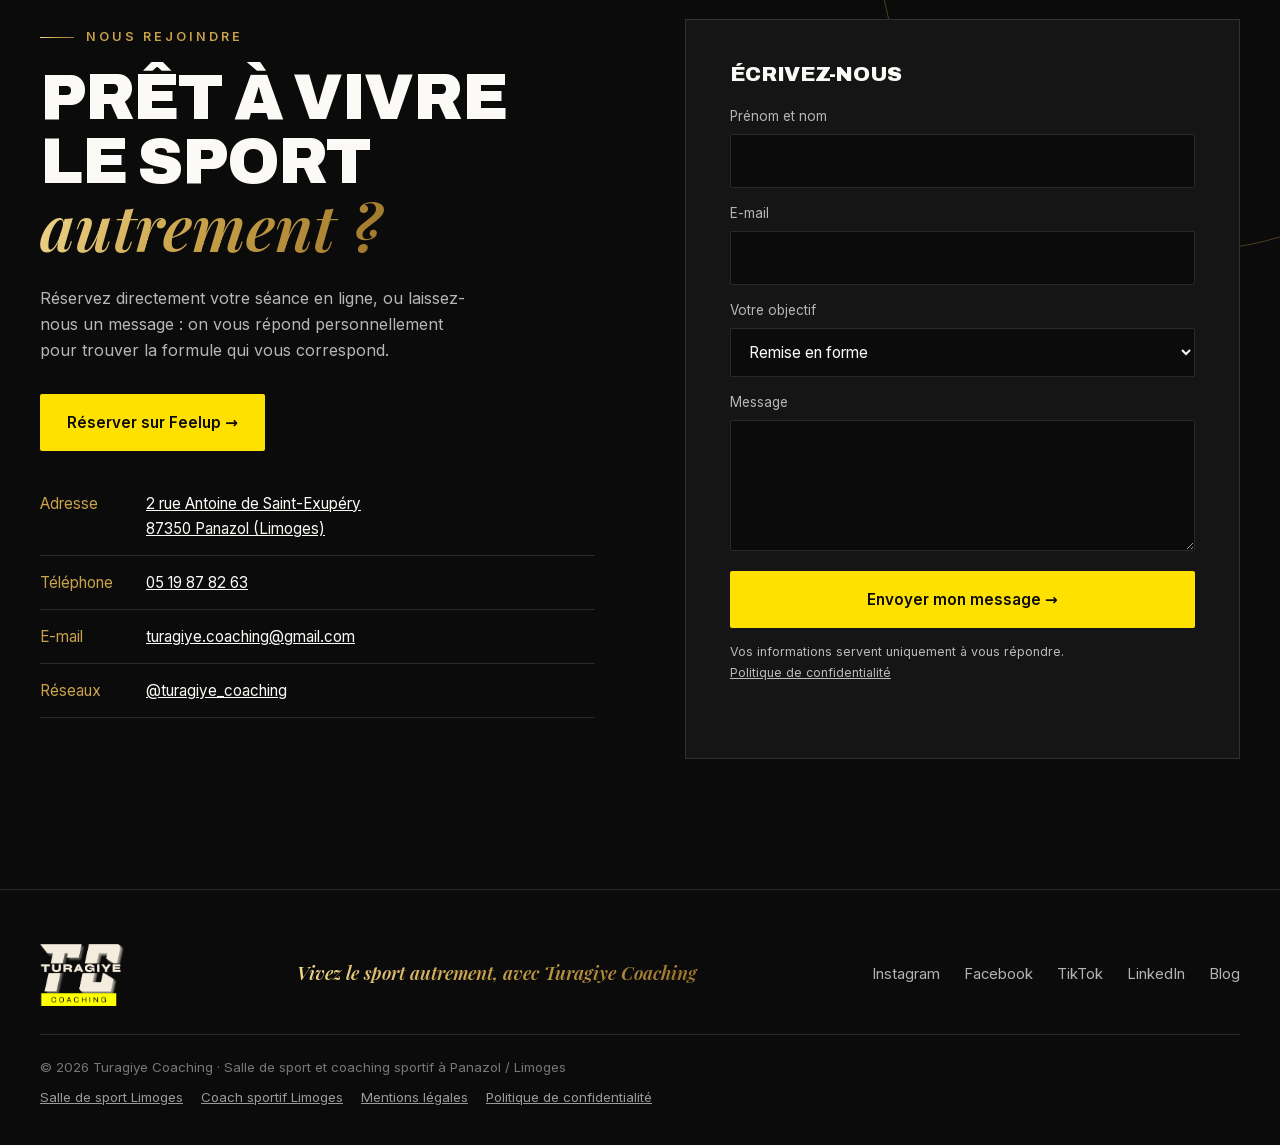
==== commit 3cd3c116: "Blog : article renforcement musculaire avec planning interactif des créneaux Co-Authored-By: Claude " ====
--- a/index.html
+++ b/index.html
@@ -678,12 +678,12 @@
         </div>
         <a class="btn btn-black" href="blog/">Tous les articles →</a>
       </div>
-      <a class="teaser-card reveal" href="blog/preparer-son-premier-hyrox.html">
-        <div class="img"><img src="images/hyrox-wallballs.jpg" alt="Wall balls pendant un entraînement Hyrox au studio" loading="lazy"></div>
+      <a class="teaser-card reveal" href="blog/renforcement-musculaire-tout-age.html">
+        <div class="img"><img src="images/gainage.jpg" alt="Gainage pendant un cours de renforcement musculaire au studio" loading="lazy" style="object-position:50% 55%"></div>
         <div class="body">
-          <span class="meta">Hyrox · Nouvel article</span>
-          <h3>Comment se préparer à sa première course Hyrox</h3>
-          <p>Le format, les 8 stations, un programme sur 12 semaines et nos conseils pour le jour J.</p>
+          <span class="meta">Renforcement · Nouvel article</span>
+          <h3>Renforcement musculaire : pourquoi c'est essentiel à tout âge</h3>
+          <p>Bienfaits, risques de ne pas en faire, fréquence idéale et pourquoi se faire accompagner par un coach.</p>
           <span class="more">Lire l'article →</span>
         </div>
       </a>
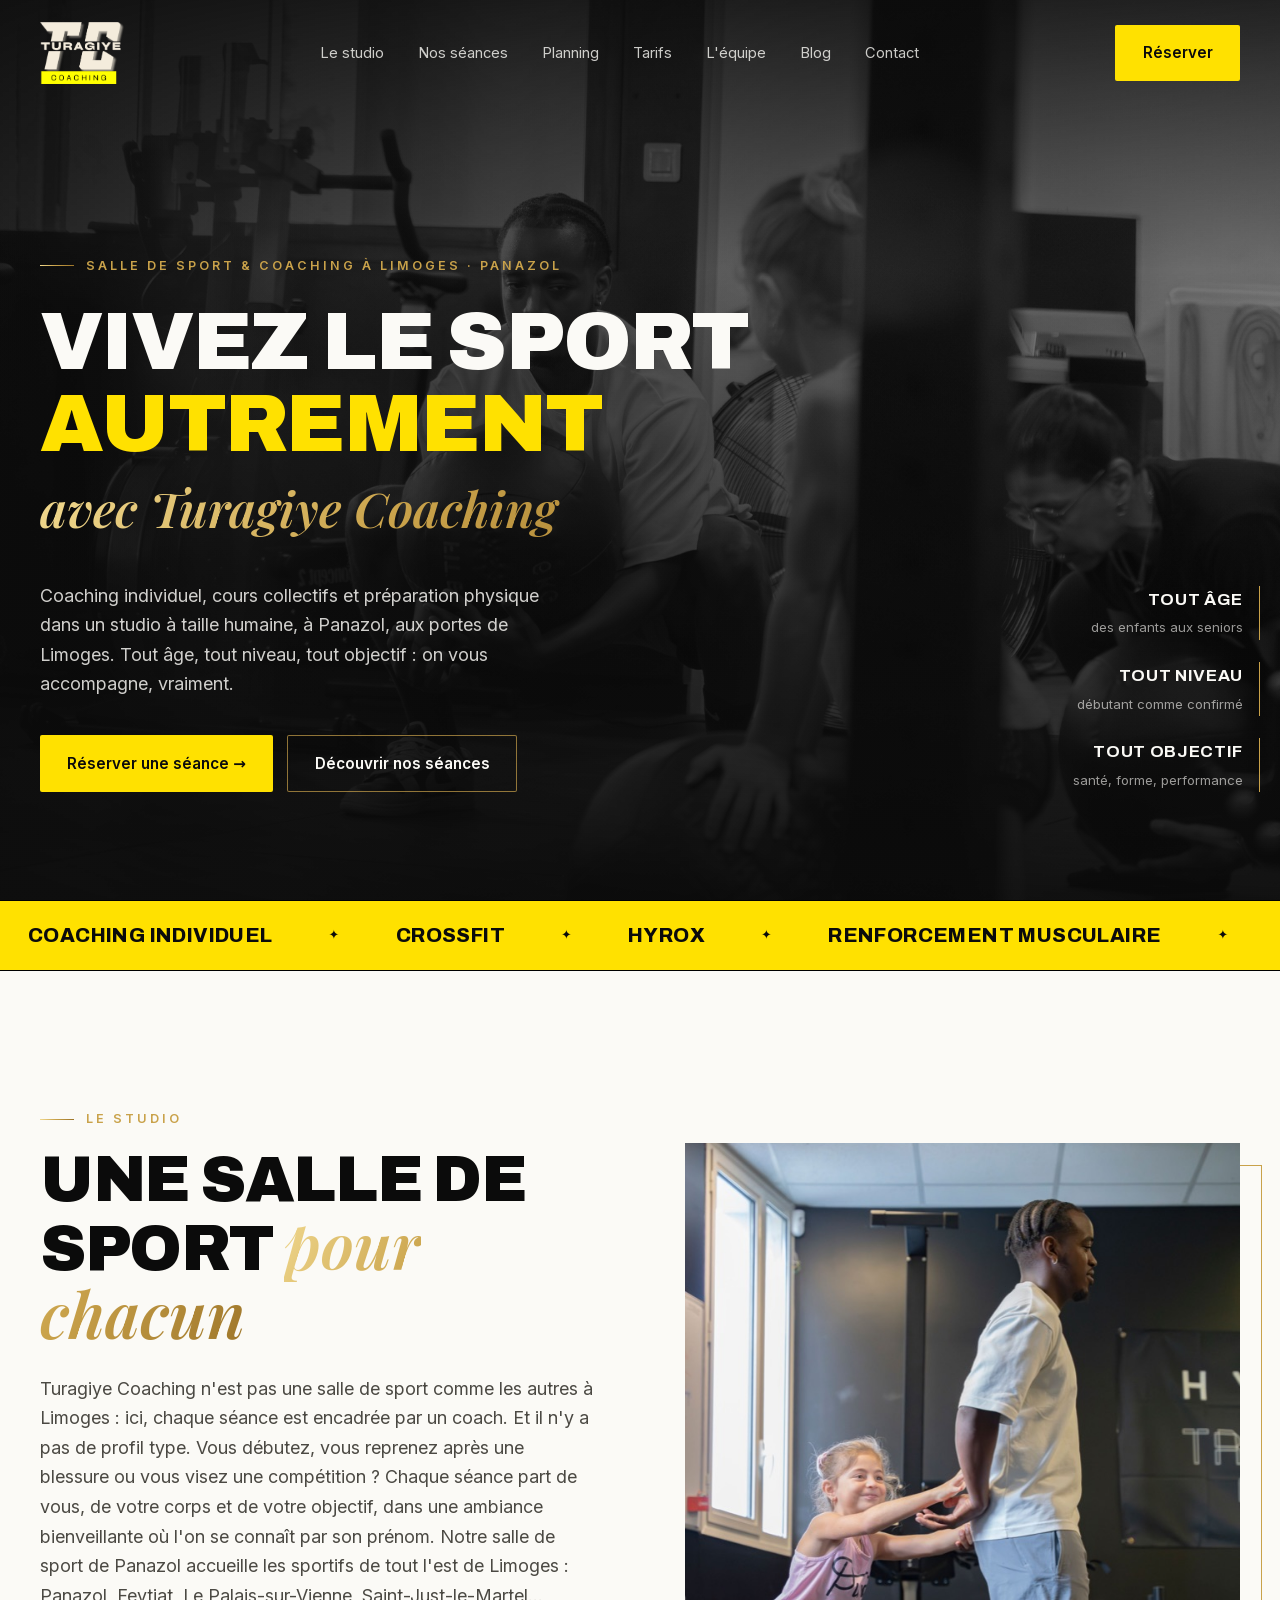
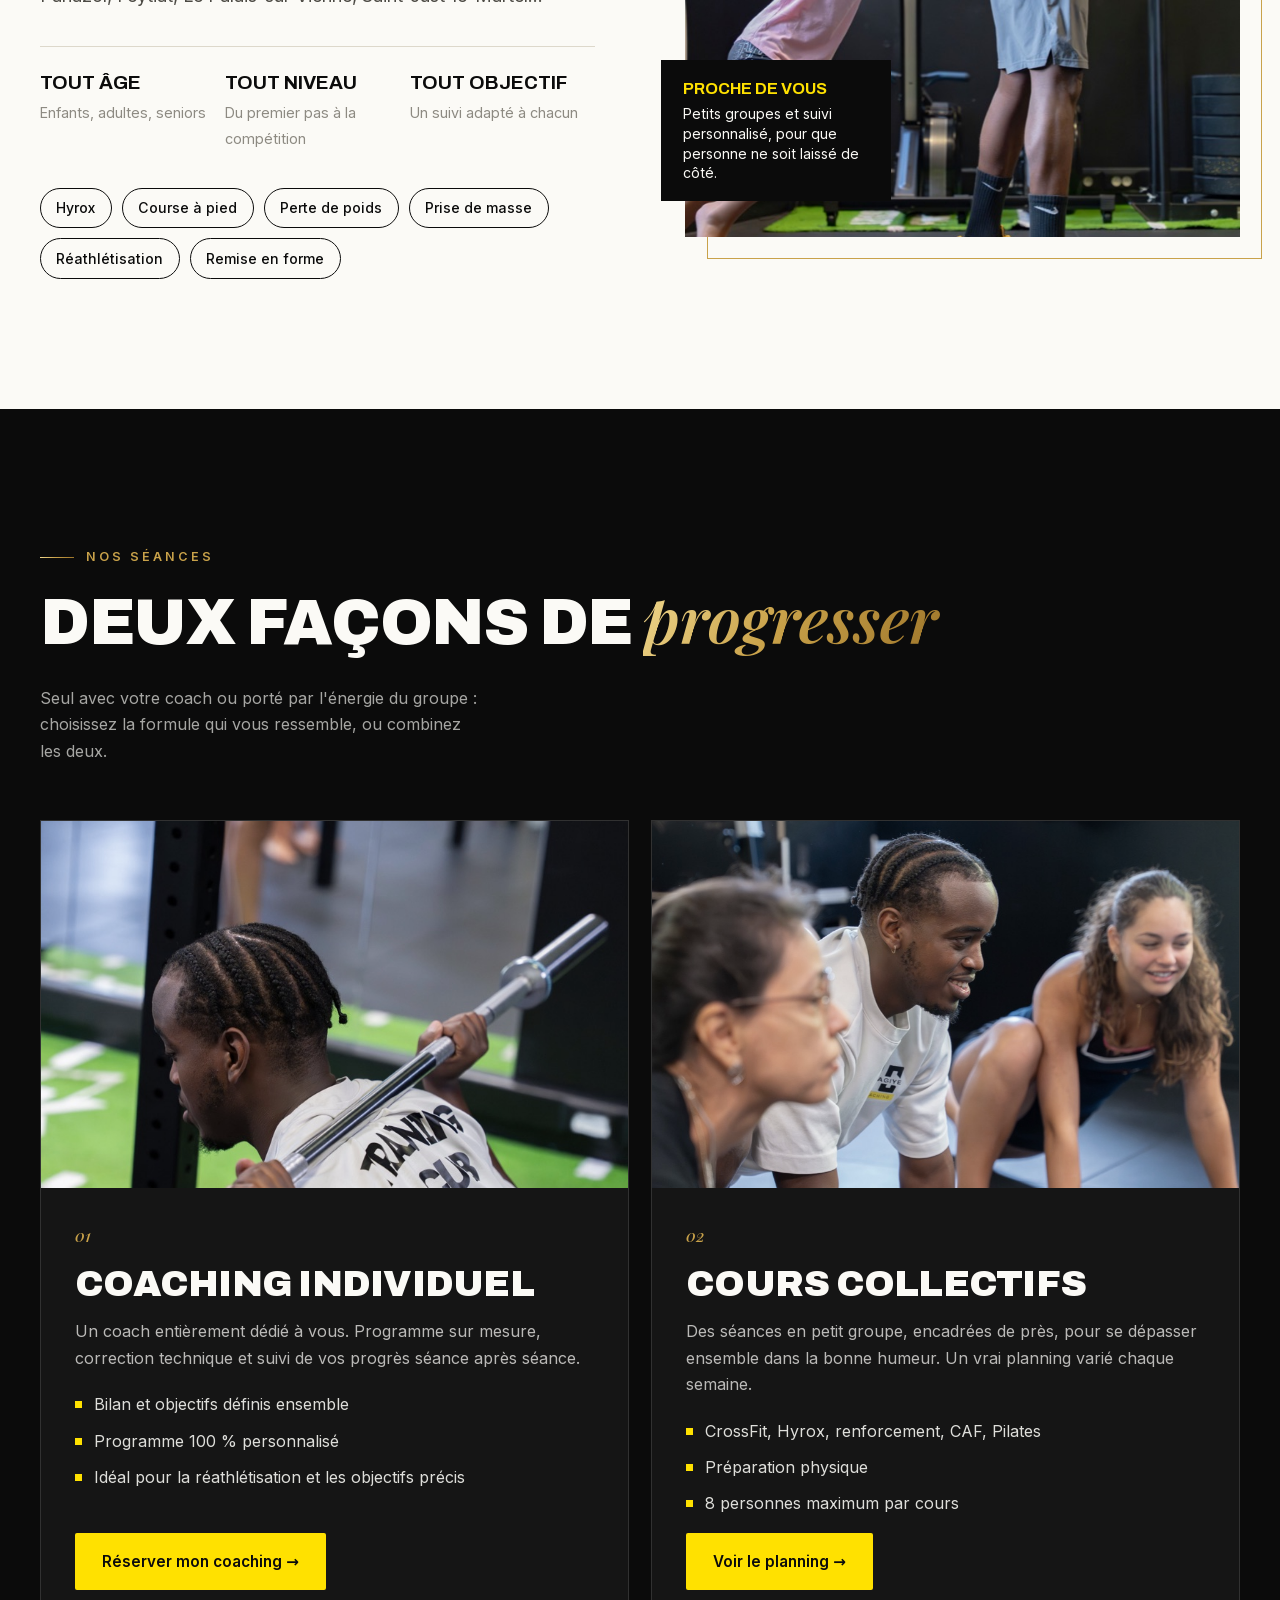
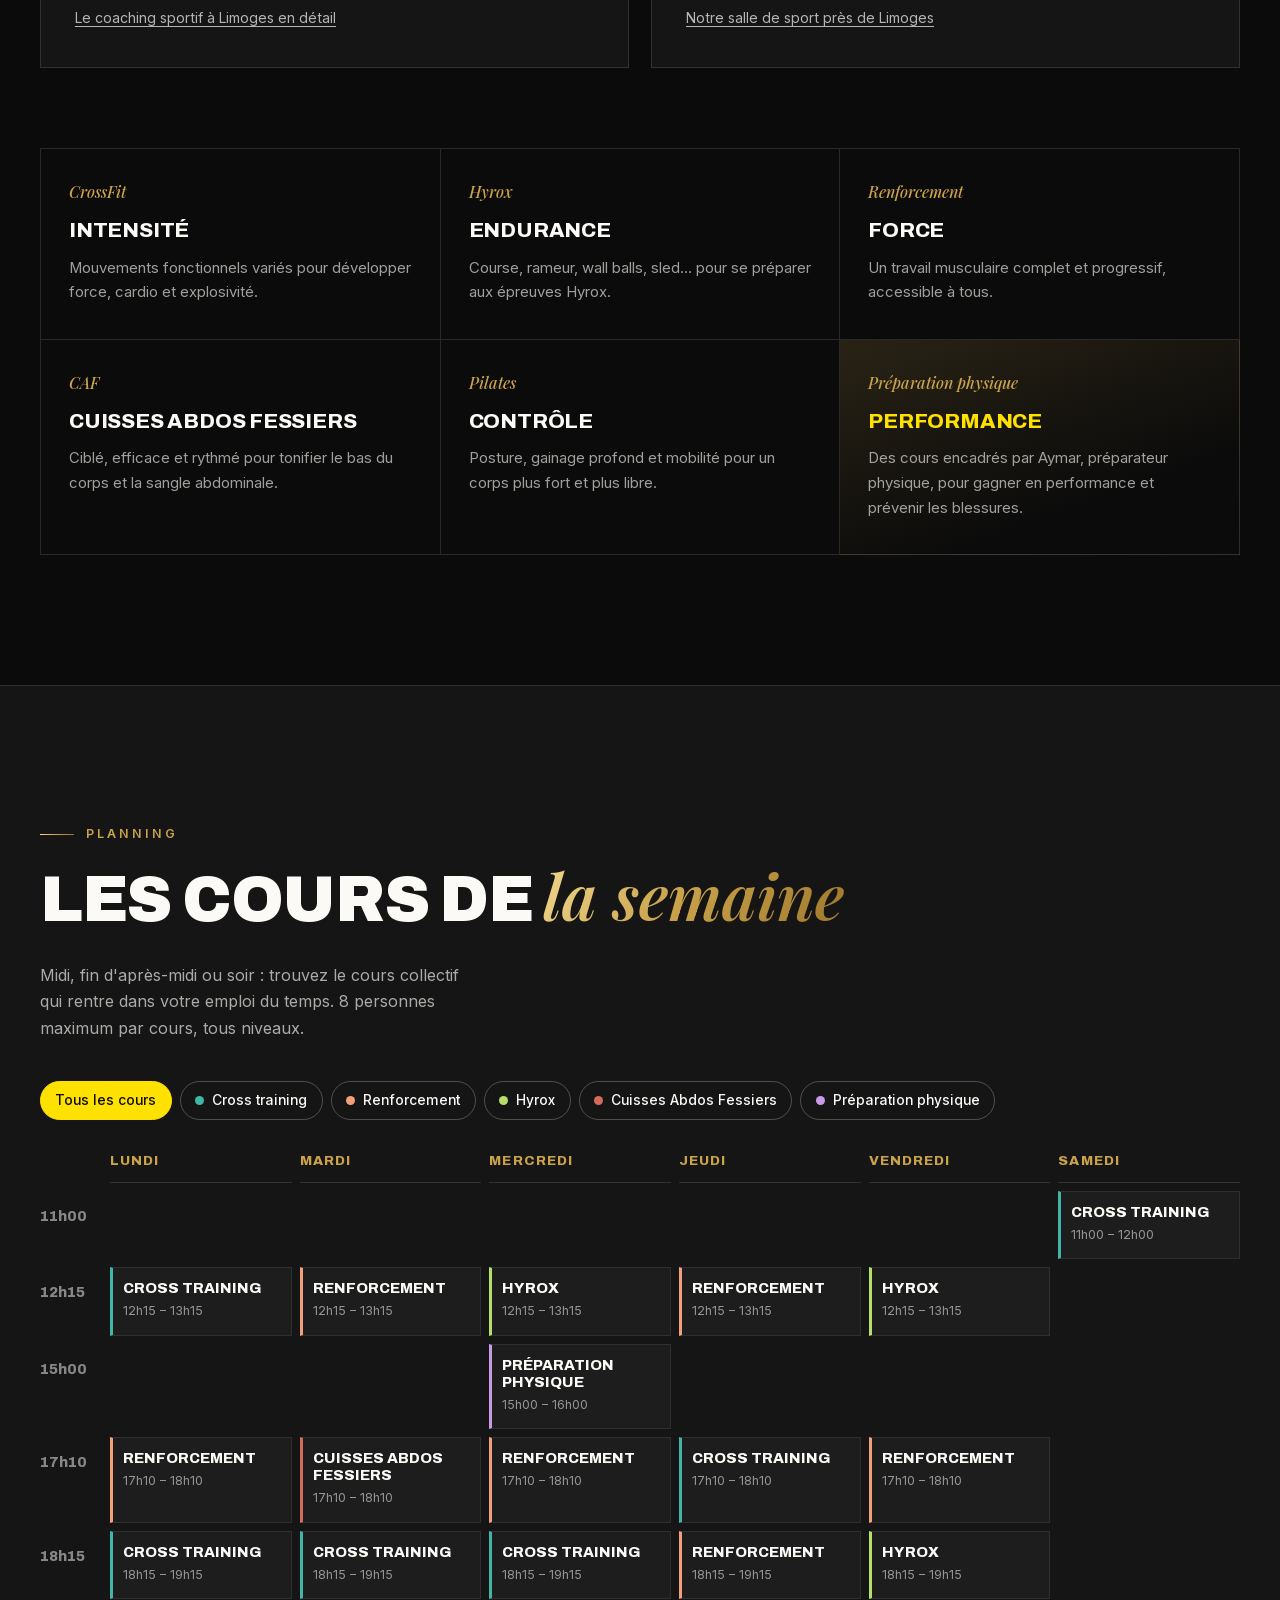
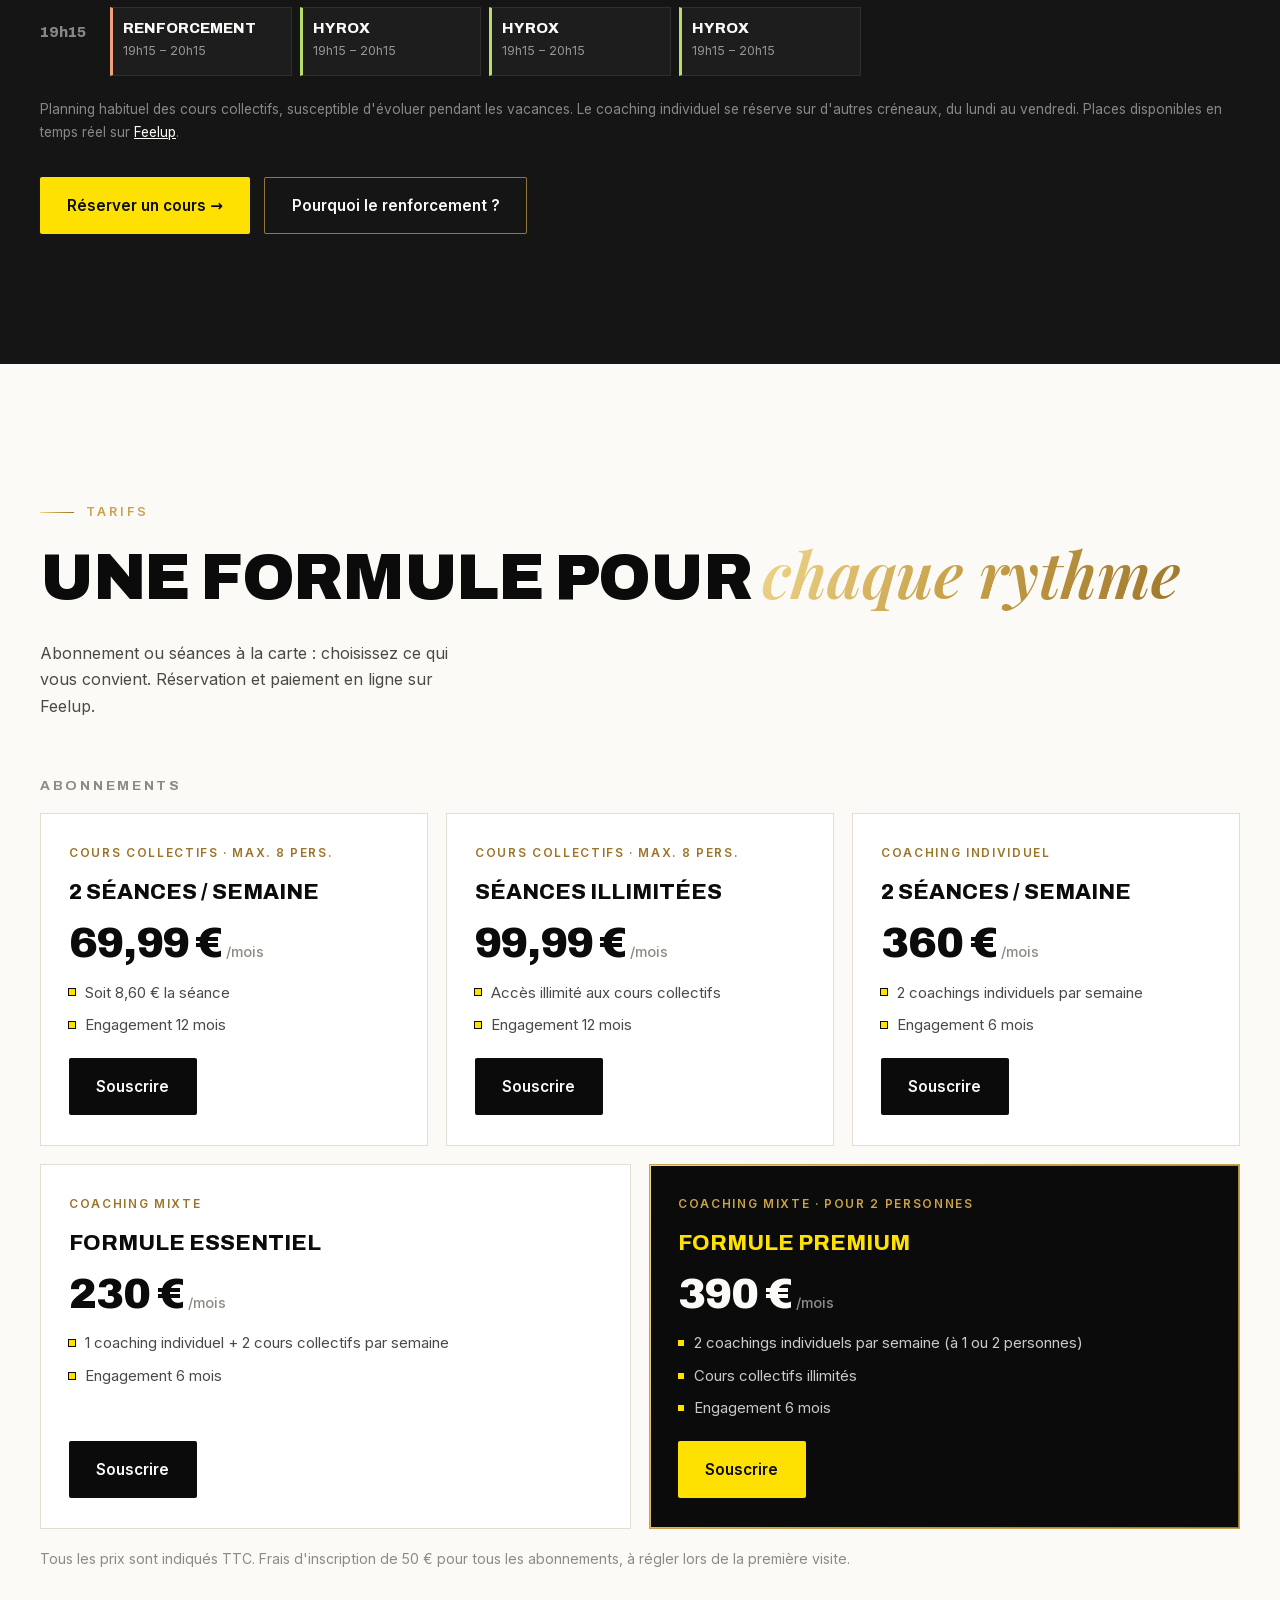
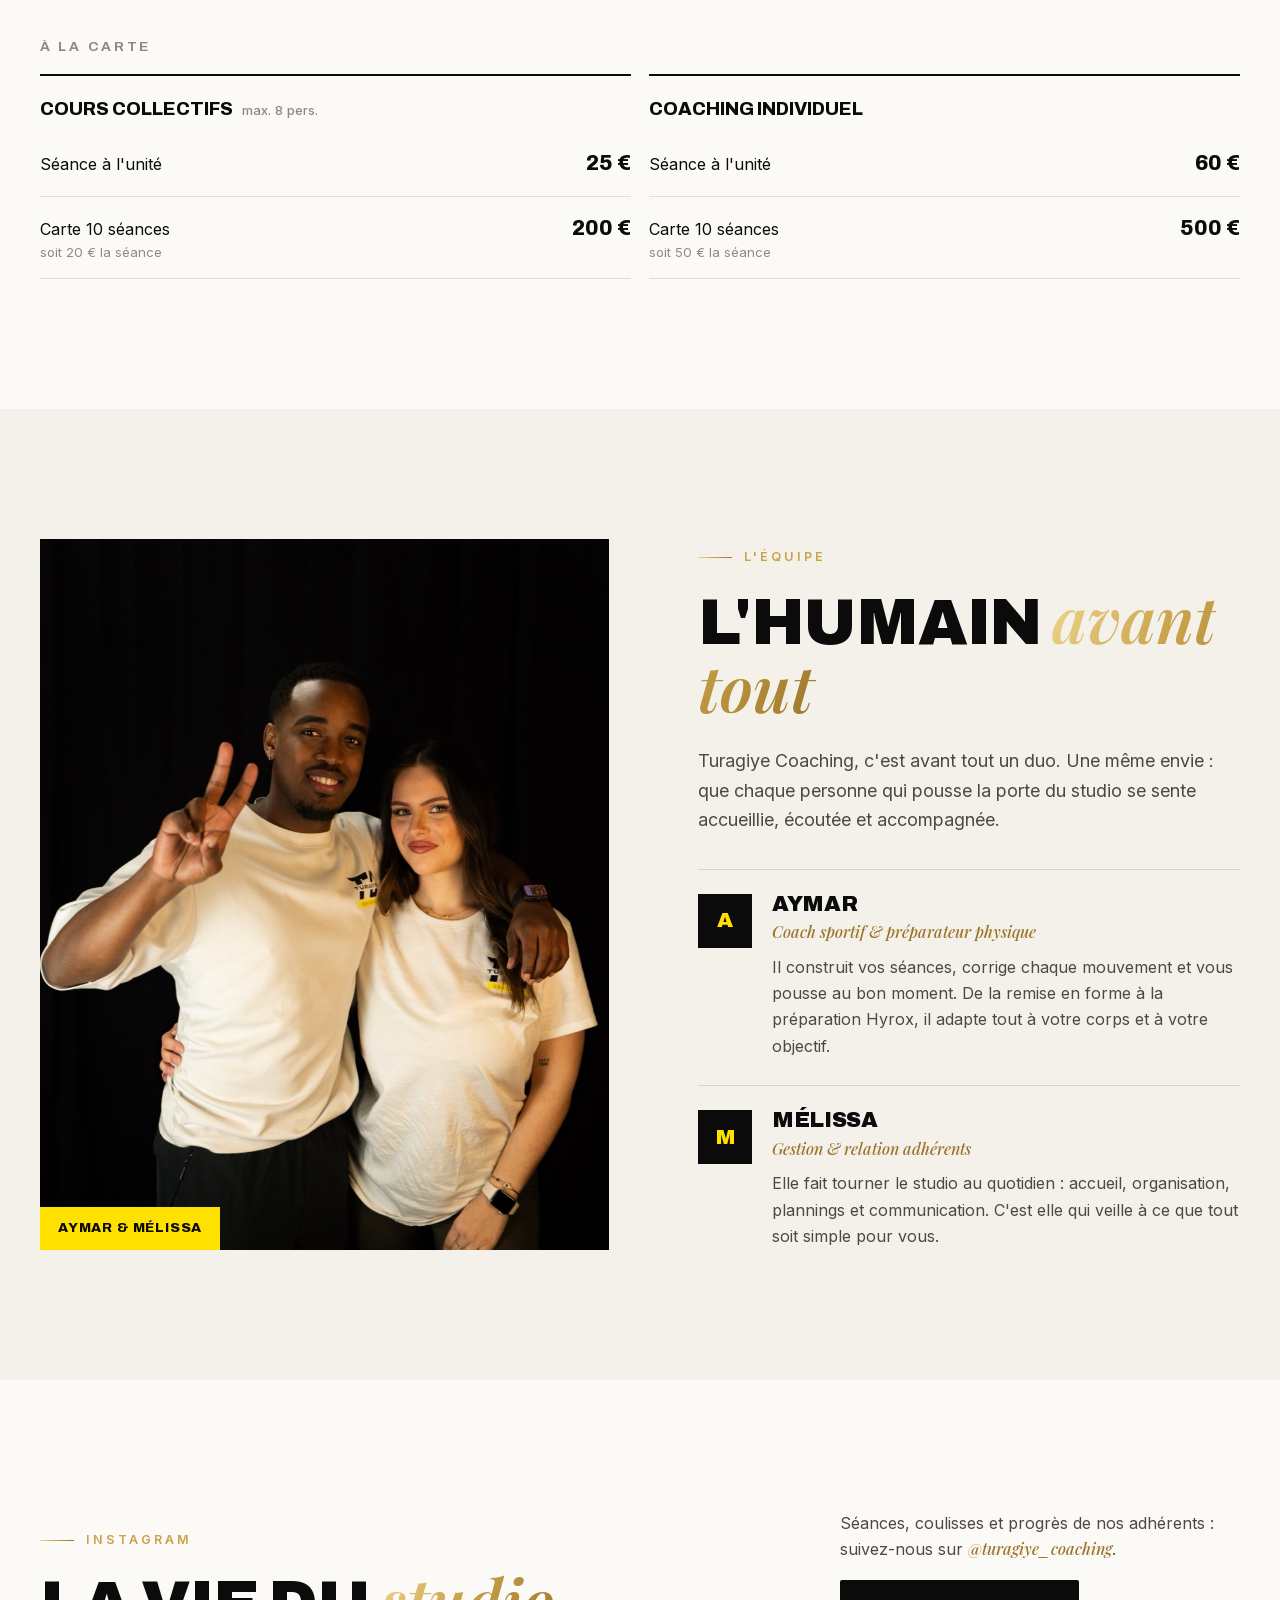
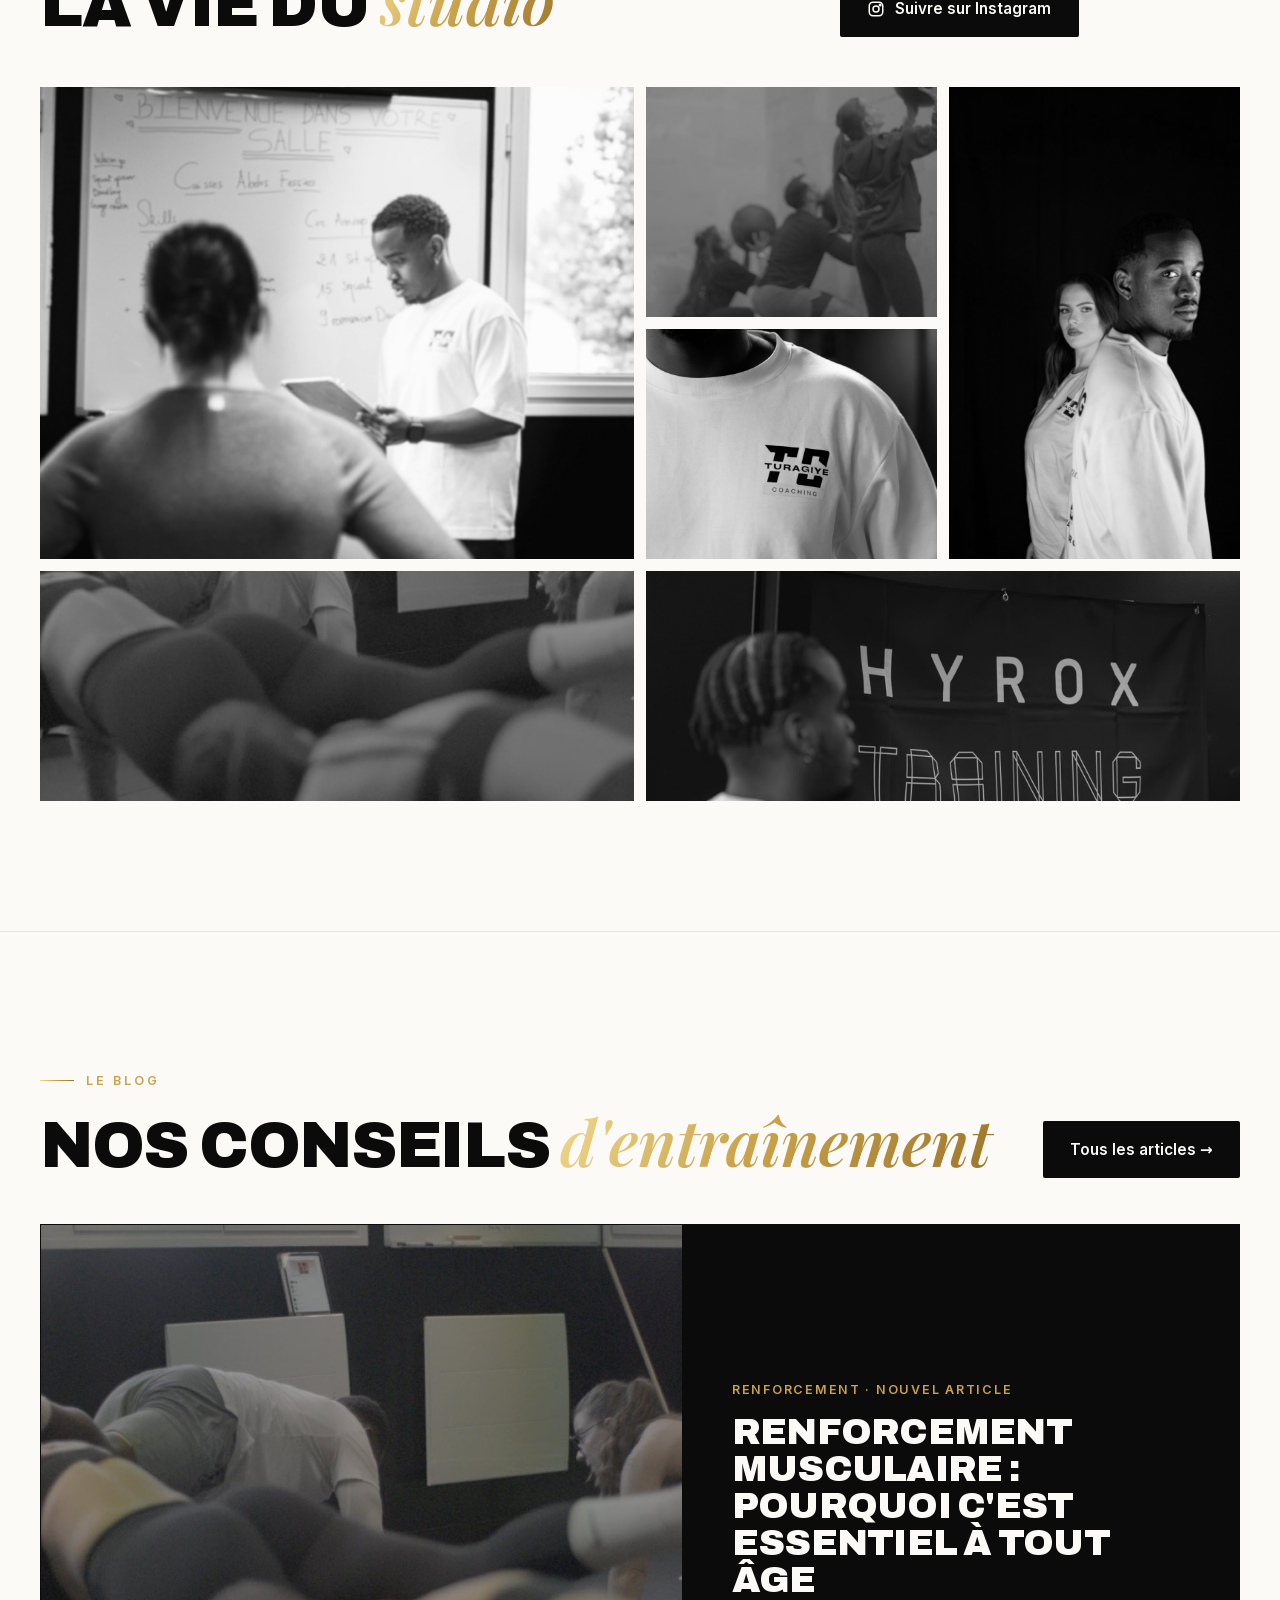
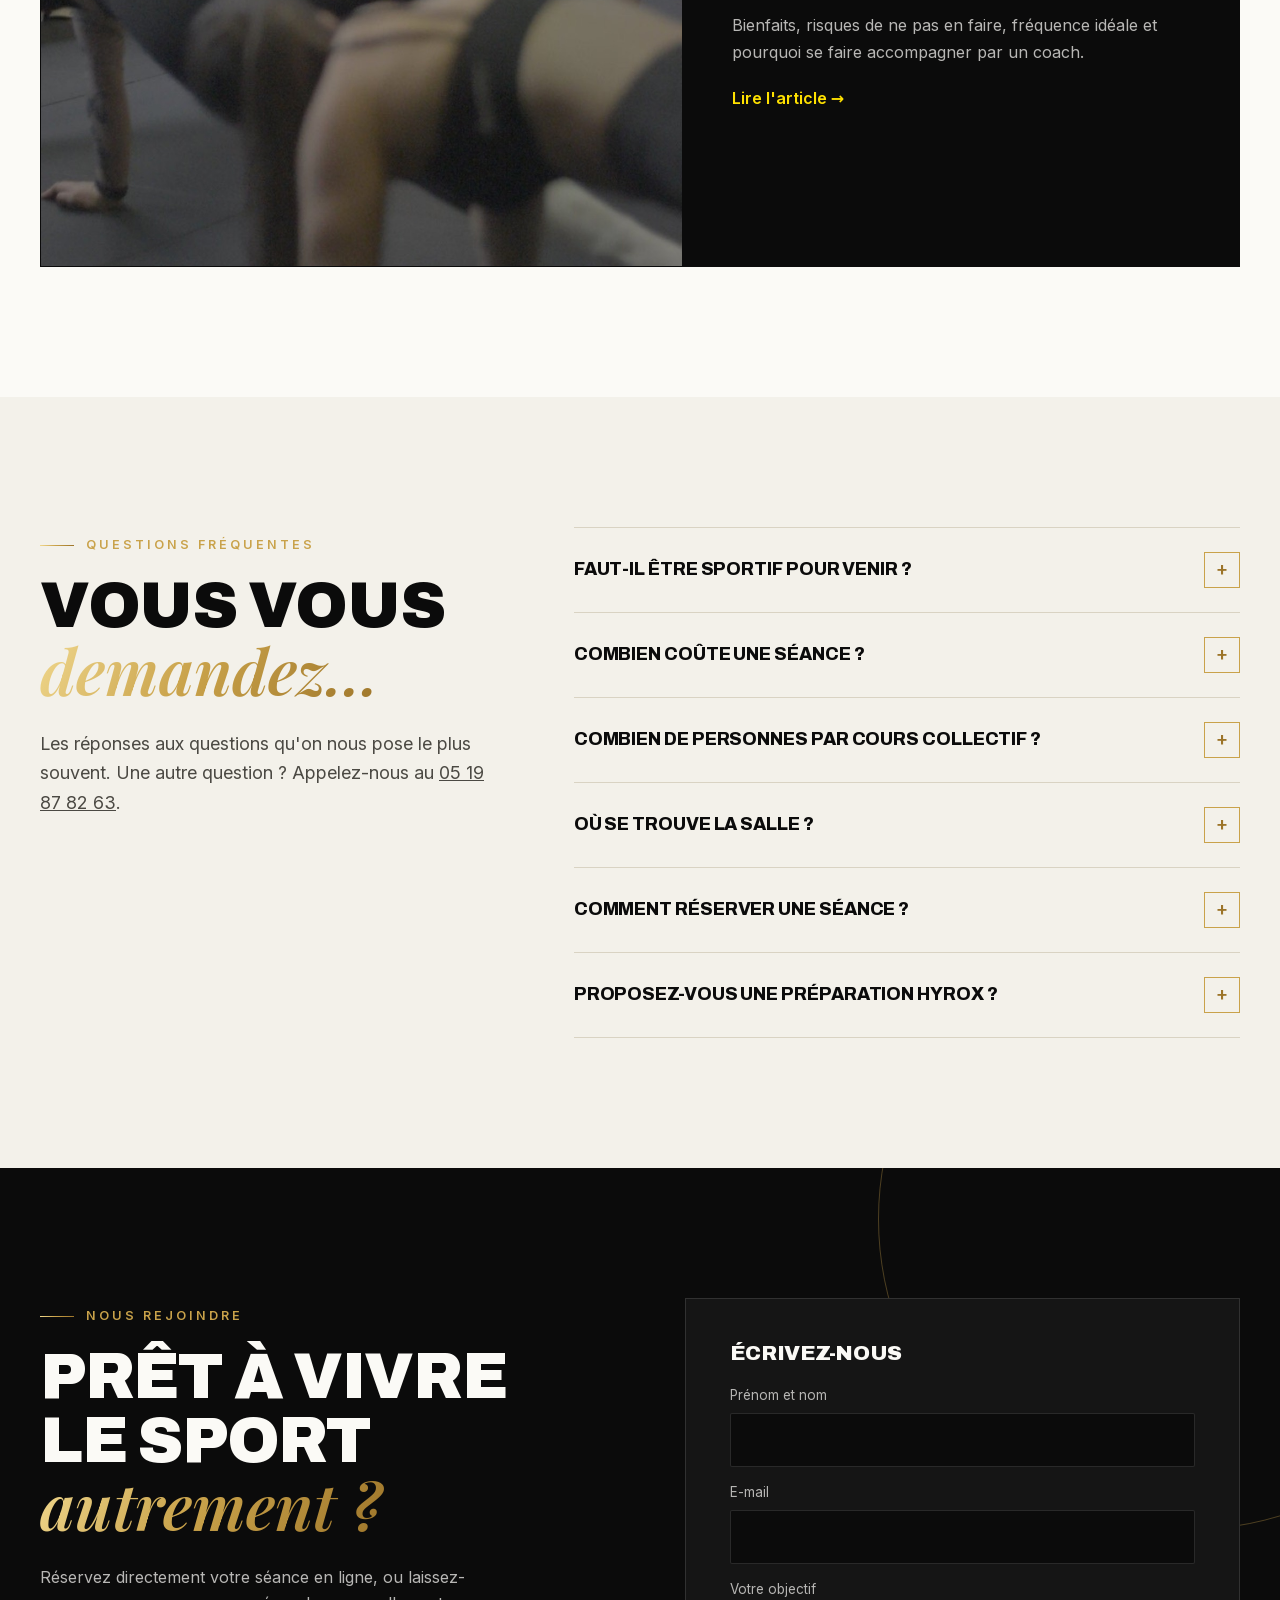
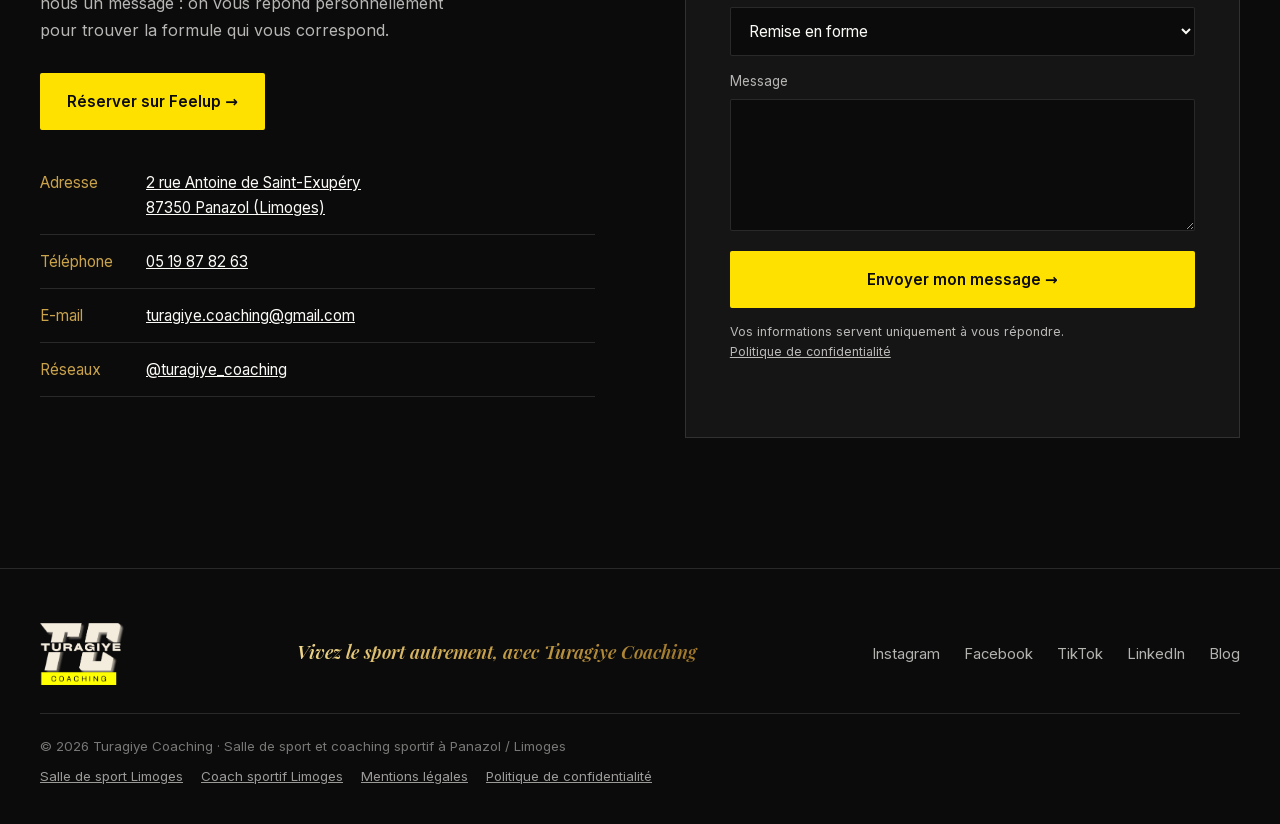
==== commit 5d99f30f: "Accueil : planning hebdomadaire interactif des cours collectifs Co-Authored-By: Claude Opus 5.5 <nor" ====
--- a/index.html
+++ b/index.html
@@ -23,7 +23,7 @@
   <meta name="twitter:card" content="summary_large_image">
 
   <link rel="preload" href="fonts/archivo.woff2" as="font" type="font/woff2" crossorigin>
-  <link rel="stylesheet" href="fonts/fonts.css">
+  <link rel="stylesheet" href="fonts/fonts.css?v=20261124">
 
   <!-- Fiche d'identité du studio pour Google -->
   <script type="application/ld+json">
@@ -258,6 +258,29 @@
     .disc.star { background: linear-gradient(160deg, rgba(201,162,74,.16), transparent 70%); }
     .disc.star h4 { color: var(--yellow); }
 
+    /* ---------- Planning de la semaine ---------- */
+    .week { background: var(--ink); color: var(--white); padding: 130px 0; border-top: 1px solid var(--line); }
+    .week-head { display: flex; justify-content: space-between; align-items: end; gap: 30px; flex-wrap: wrap; margin-bottom: 40px; }
+    .week-head p { max-width: 44ch; color: rgba(251,250,246,.65); margin: 0; }
+    .wk-filters { display: flex; flex-wrap: wrap; gap: 8px; margin-bottom: 30px; }
+    .wk-filters button { font: inherit; font-size: .86rem; font-weight: 500; padding: .5em 1.05em; border-radius: 999px; border: 1px solid rgba(251,250,246,.25); background: transparent; color: var(--white); cursor: pointer; display: inline-flex; align-items: center; gap: 8px; transition: background .2s, color .2s, border-color .2s; }
+    .wk-filters button i { width: 9px; height: 9px; border-radius: 50%; background: var(--c, var(--gold)); }
+    .wk-filters button[aria-pressed="true"] { background: var(--yellow); color: var(--black); border-color: var(--yellow); }
+    .wk-grid { display: grid; grid-template-columns: 62px repeat(6, minmax(0, 1fr)); gap: 8px; }
+    .wk-grid .dh { font-family: var(--display); font-weight: 800; text-transform: uppercase; font-size: .85rem; letter-spacing: .08em; color: var(--gold); padding-bottom: 10px; border-bottom: 1px solid var(--line); }
+    .wk-grid .dh.today { color: var(--yellow); }
+    .wk-grid .dh.today::after { content: ""; display: inline-block; width: 7px; height: 7px; border-radius: 50%; background: var(--yellow); margin-left: 8px; vertical-align: middle; }
+    .wk-grid .hr { font-family: var(--display); font-weight: 800; font-size: .9rem; color: rgba(251,250,246,.5); padding-top: 14px; }
+    .wk-class { display: block; height: 100%; text-decoration: none; background: #1d1d1d; border: 1px solid rgba(255,255,255,.08); border-left: 3px solid var(--c); padding: 12px 10px 13px; transition: transform .2s, background .2s, border-color .2s, opacity .25s; }
+    .wk-class:hover { transform: translateY(-2px); background: #252525; border-color: var(--gold); border-left-color: var(--c); }
+    .wk-class b { display: block; font-family: var(--display); font-weight: 800; font-size: .92rem; text-transform: uppercase; line-height: 1.15; }
+    .wk-class span { display: block; font-size: .78rem; color: rgba(251,250,246,.55); margin-top: 4px; }
+    .wk-class.dim { opacity: .14; pointer-events: none; }
+    .wk-list { display: none; }
+    .wk-note { margin: 22px 0 0; font-size: .86rem; color: rgba(251,250,246,.5); }
+    .wk-note a { color: var(--white); }
+    .week .actions { margin-top: 34px; display: flex; flex-wrap: wrap; gap: 14px; }
+
     /* ---------- Tarifs ---------- */
     .pricing { padding: 130px 0; background: var(--white); }
     .pricing-head { display: flex; justify-content: space-between; align-items: end; gap: 30px; flex-wrap: wrap; margin-bottom: 60px; }
@@ -394,6 +417,16 @@
 
     /* ---------- Mobile ---------- */
     @media (max-width: 960px) {
+      .wk-grid { display: none; }
+      .wk-list { display: grid; gap: 0; }
+      .wk-day { display: grid; grid-template-columns: 92px 1fr; gap: 12px; padding: 14px 0; border-bottom: 1px solid var(--line); }
+      .wk-day h4 { margin: 10px 0 0; font-family: var(--display); font-weight: 800; text-transform: uppercase; font-size: .85rem; letter-spacing: .06em; color: var(--gold); }
+      .wk-day.today h4 { color: var(--yellow); }
+      .wk-day .items { display: grid; gap: 8px; }
+      .wk-class { display: flex; justify-content: space-between; align-items: center; gap: 10px; }
+      .wk-class span { margin: 0; font-family: var(--display); font-weight: 800; color: rgba(251,250,246,.75); font-size: .85rem; white-space: nowrap; }
+      .wk-class.dim { display: none; }
+      .wk-day.empty { display: none; }
       .nav ul, .hero-stats { display: none; }
       .logo img { height: 50px; }
       .everyone .container, .team .container, .cta .container, .faq .container, .offer-grid, .teaser-card { grid-template-columns: 1fr; }
@@ -427,6 +460,7 @@
       <ul>
         <li><a href="#studio">Le studio</a></li>
         <li><a href="#offres">Nos séances</a></li>
+        <li><a href="#planning">Planning</a></li>
         <li><a href="#tarifs">Tarifs</a></li>
         <li><a href="#equipe">L'équipe</a></li>
         <li><a href="blog/">Blog</a></li>
@@ -536,6 +570,27 @@
         <div class="disc"><span class="n">CAF</span><h4>Cuisses Abdos Fessiers</h4><p>Ciblé, efficace et rythmé pour tonifier le bas du corps et la sangle abdominale.</p></div>
         <div class="disc"><span class="n">Pilates</span><h4>Contrôle</h4><p>Posture, gainage profond et mobilité pour un corps plus fort et plus libre.</p></div>
         <div class="disc star"><span class="n">Préparation physique</span><h4>Performance</h4><p>Des cours encadrés par Aymar, préparateur physique, pour gagner en performance et prévenir les blessures.</p></div>
+      </div>
+    </div>
+  </section>
+
+  <!-- Planning de la semaine -->
+  <section class="week" id="planning">
+    <div class="container">
+      <div class="week-head reveal">
+        <div>
+          <span class="eyebrow">Planning</span>
+          <h2 style="margin-top:18px">Les cours de <span class="gold-text">la semaine</span></h2>
+        </div>
+        <p>Midi, fin d'après-midi ou soir : trouvez le cours collectif qui rentre dans votre emploi du temps. 8 personnes maximum par cours, tous niveaux.</p>
+      </div>
+      <div class="wk-filters reveal" role="group" aria-label="Filtrer par discipline" id="wk-filters"></div>
+      <div class="wk-grid reveal" id="wk-grid"></div>
+      <div class="wk-list" id="wk-list"></div>
+      <p class="wk-note">Planning habituel des cours collectifs, susceptible d'évoluer pendant les vacances. Le coaching individuel se réserve sur d'autres créneaux, du lundi au vendredi. Places disponibles en temps réel sur <a href="https://feelup.app/turagiye-coaching-panazol" target="_blank" rel="noopener">Feelup</a>.</p>
+      <div class="actions">
+        <a class="btn btn-yellow" href="https://feelup.app/turagiye-coaching-panazol" target="_blank" rel="noopener">Réserver un cours →</a>
+        <a class="btn btn-line" href="blog/renforcement-musculaire-tout-age.html">Pourquoi le renforcement ?</a>
       </div>
     </div>
   </section>
@@ -833,6 +888,79 @@
     }
     loadInstagram();
 
+    // ---------- Planning de la semaine (cours collectifs) ----------
+    // Pour modifier le planning : changer cette liste. d = jour (1 lundi … 6 samedi).
+    (function () {
+      const BOOK = "https://feelup.app/turagiye-coaching-panazol";
+      const TYPES = {
+        cross: { name: "Cross training", c: "#3fb6a8" },
+        renfo: { name: "Renforcement", c: "#f2a07b" },
+        hyrox: { name: "Hyrox", c: "#b7dd6a" },
+        caf:   { name: "Cuisses Abdos Fessiers", c: "#d36b5a" },
+        prepa: { name: "Préparation physique", c: "#c99be6" }
+      };
+      const CLASSES = [
+        { d: 1, t: "12:15", e: "13:15", k: "cross" }, { d: 1, t: "17:10", e: "18:10", k: "renfo" }, { d: 1, t: "18:15", e: "19:15", k: "cross" }, { d: 1, t: "19:15", e: "20:15", k: "renfo" },
+        { d: 2, t: "12:15", e: "13:15", k: "renfo" }, { d: 2, t: "17:10", e: "18:10", k: "caf" },   { d: 2, t: "18:15", e: "19:15", k: "cross" }, { d: 2, t: "19:15", e: "20:15", k: "hyrox" },
+        { d: 3, t: "12:15", e: "13:15", k: "hyrox" }, { d: 3, t: "15:00", e: "16:00", k: "prepa" }, { d: 3, t: "17:10", e: "18:10", k: "renfo" }, { d: 3, t: "18:15", e: "19:15", k: "cross" }, { d: 3, t: "19:15", e: "20:15", k: "hyrox" },
+        { d: 4, t: "12:15", e: "13:15", k: "renfo" }, { d: 4, t: "17:10", e: "18:10", k: "cross" }, { d: 4, t: "18:15", e: "19:15", k: "renfo" }, { d: 4, t: "19:15", e: "20:15", k: "hyrox" },
+        { d: 5, t: "12:15", e: "13:15", k: "hyrox" }, { d: 5, t: "17:10", e: "18:10", k: "renfo" }, { d: 5, t: "18:15", e: "19:15", k: "hyrox" },
+        { d: 6, t: "11:00", e: "12:00", k: "cross" }
+      ];
+      const DAYS = ["", "Lundi", "Mardi", "Mercredi", "Jeudi", "Vendredi", "Samedi"];
+      const fmt = (t) => t.replace(":", "h");
+      const today = new Date().getDay();
+      const make = (x, withTime) => {
+        const a = document.createElement("a");
+        a.className = "wk-class"; a.href = BOOK; a.target = "_blank"; a.rel = "noopener";
+        a.dataset.k = x.k; a.style.setProperty("--c", TYPES[x.k].c);
+        a.innerHTML = withTime ? `<b>${TYPES[x.k].name}</b><span>${fmt(x.t)} – ${fmt(x.e)}</span>` : `<b>${TYPES[x.k].name}</b><span>${fmt(x.t)} – ${fmt(x.e)}</span>`;
+        a.setAttribute("aria-label", `${TYPES[x.k].name}, ${DAYS[x.d].toLowerCase()} de ${fmt(x.t)} à ${fmt(x.e)} : réserver sur Feelup`);
+        return a;
+      };
+
+      // Filtres
+      const fbox = document.getElementById("wk-filters");
+      [["all", "Tous les cours", null]].concat(Object.keys(TYPES).map((k) => [k, TYPES[k].name, TYPES[k].c])).forEach(([k, label, c]) => {
+        const b = document.createElement("button");
+        b.type = "button"; b.dataset.k = k; b.setAttribute("aria-pressed", k === "all");
+        b.innerHTML = (c ? `<i style="--c:${c}"></i>` : "") + label;
+        fbox.appendChild(b);
+      });
+
+      // Grille ordinateur : une ligne par horaire, une colonne par jour
+      const grid = document.getElementById("wk-grid");
+      grid.appendChild(document.createElement("span"));
+      for (let d = 1; d <= 6; d++) {
+        const h = document.createElement("div"); h.className = "dh" + (d === today ? " today" : ""); h.textContent = DAYS[d]; grid.appendChild(h);
+      }
+      [...new Set(CLASSES.map((x) => x.t))].sort().forEach((t) => {
+        const hr = document.createElement("div"); hr.className = "hr"; hr.textContent = fmt(t); grid.appendChild(hr);
+        for (let d = 1; d <= 6; d++) {
+          const cell = document.createElement("div");
+          CLASSES.filter((x) => x.d === d && x.t === t).forEach((x) => cell.appendChild(make(x)));
+          grid.appendChild(cell);
+        }
+      });
+
+      // Liste mobile : jour par jour
+      const list = document.getElementById("wk-list");
+      for (let d = 1; d <= 6; d++) {
+        const day = document.createElement("div"); day.className = "wk-day" + (d === today ? " today" : "");
+        day.innerHTML = `<h4>${DAYS[d]}</h4><div class="items"></div>`;
+        CLASSES.filter((x) => x.d === d).forEach((x) => day.querySelector(".items").appendChild(make(x)));
+        list.appendChild(day);
+      }
+
+      fbox.addEventListener("click", (e) => {
+        const b = e.target.closest("button"); if (!b) return;
+        fbox.querySelectorAll("button").forEach((x) => x.setAttribute("aria-pressed", x === b));
+        const k = b.dataset.k;
+        document.querySelectorAll(".wk-class").forEach((a) => a.classList.toggle("dim", k !== "all" && a.dataset.k !== k));
+        document.querySelectorAll(".wk-day").forEach((day) => day.classList.toggle("empty", !day.querySelector(".wk-class:not(.dim)")));
+      });
+    })();
+
     // Apparition des sections au défilement
     const io = new IntersectionObserver((entries) => {
       entries.forEach((en) => { if (en.isIntersecting) { en.target.classList.add("in"); io.unobserve(en.target); } });
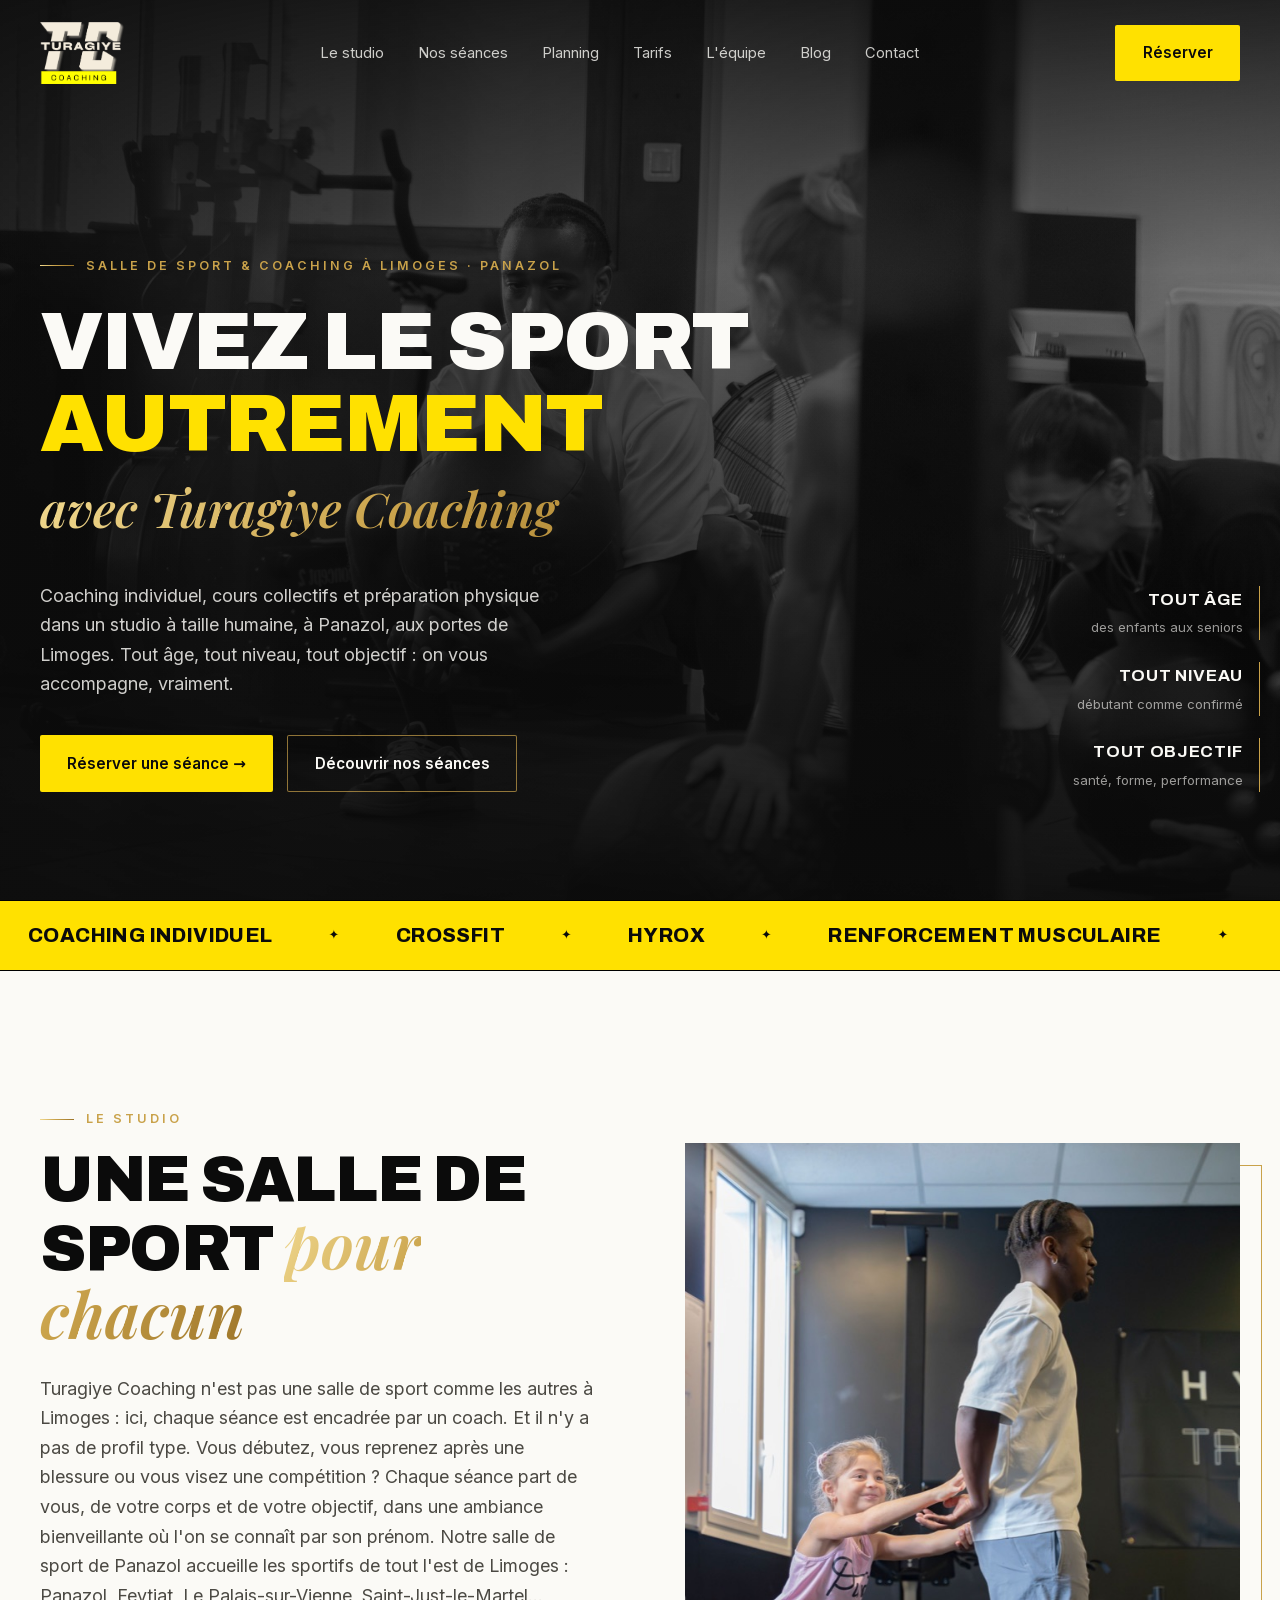
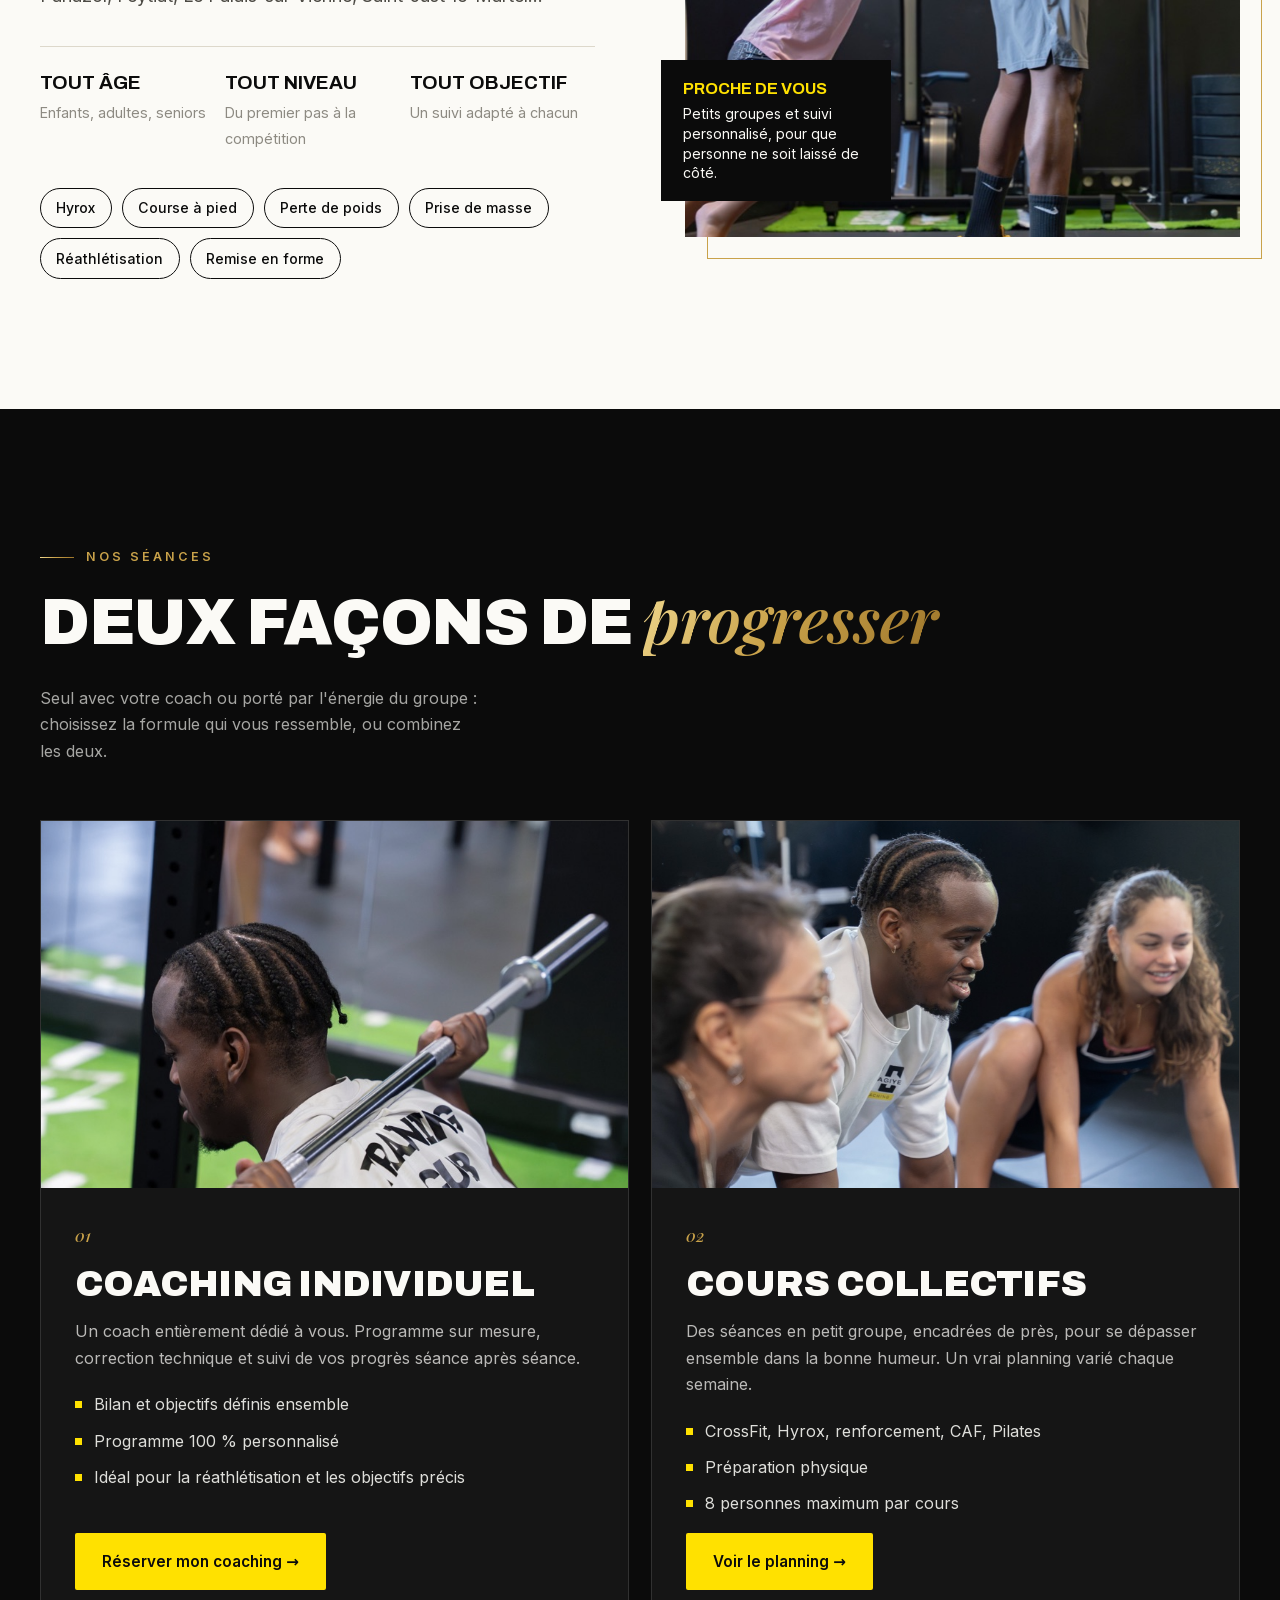
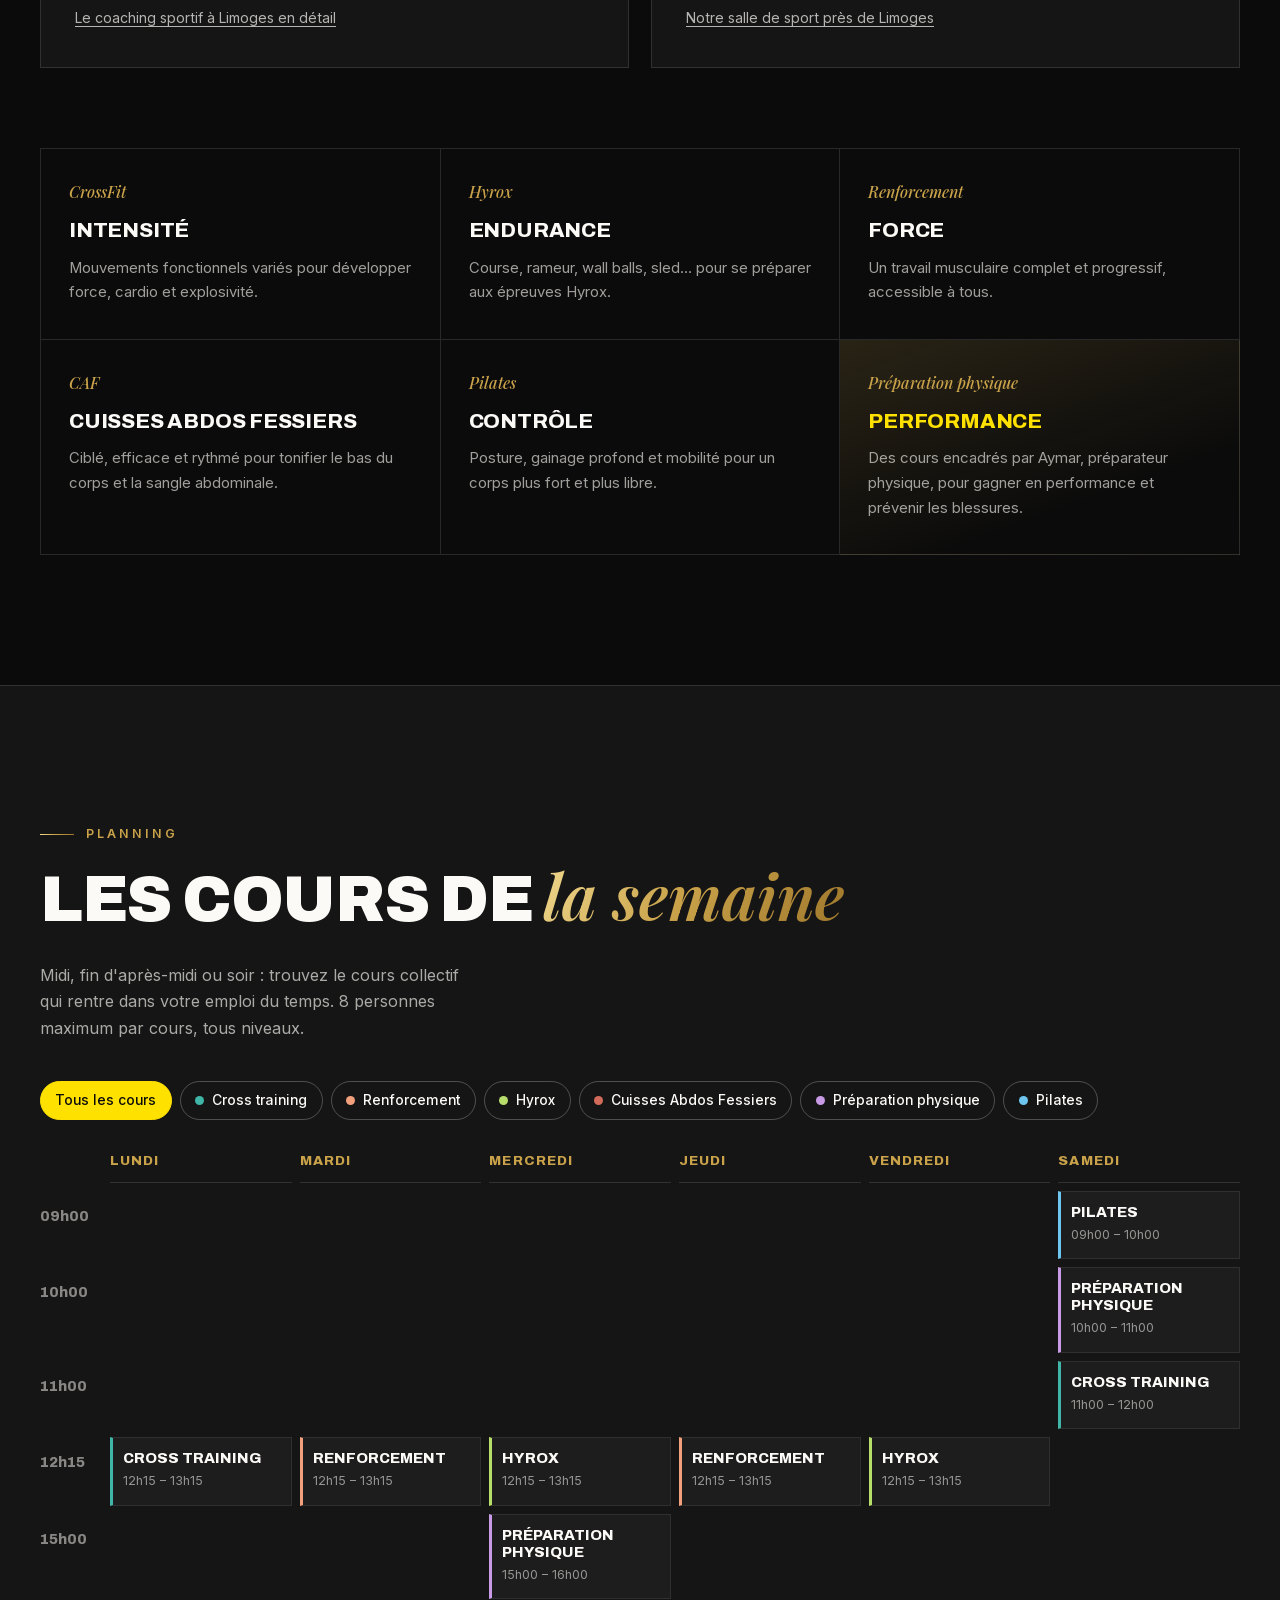
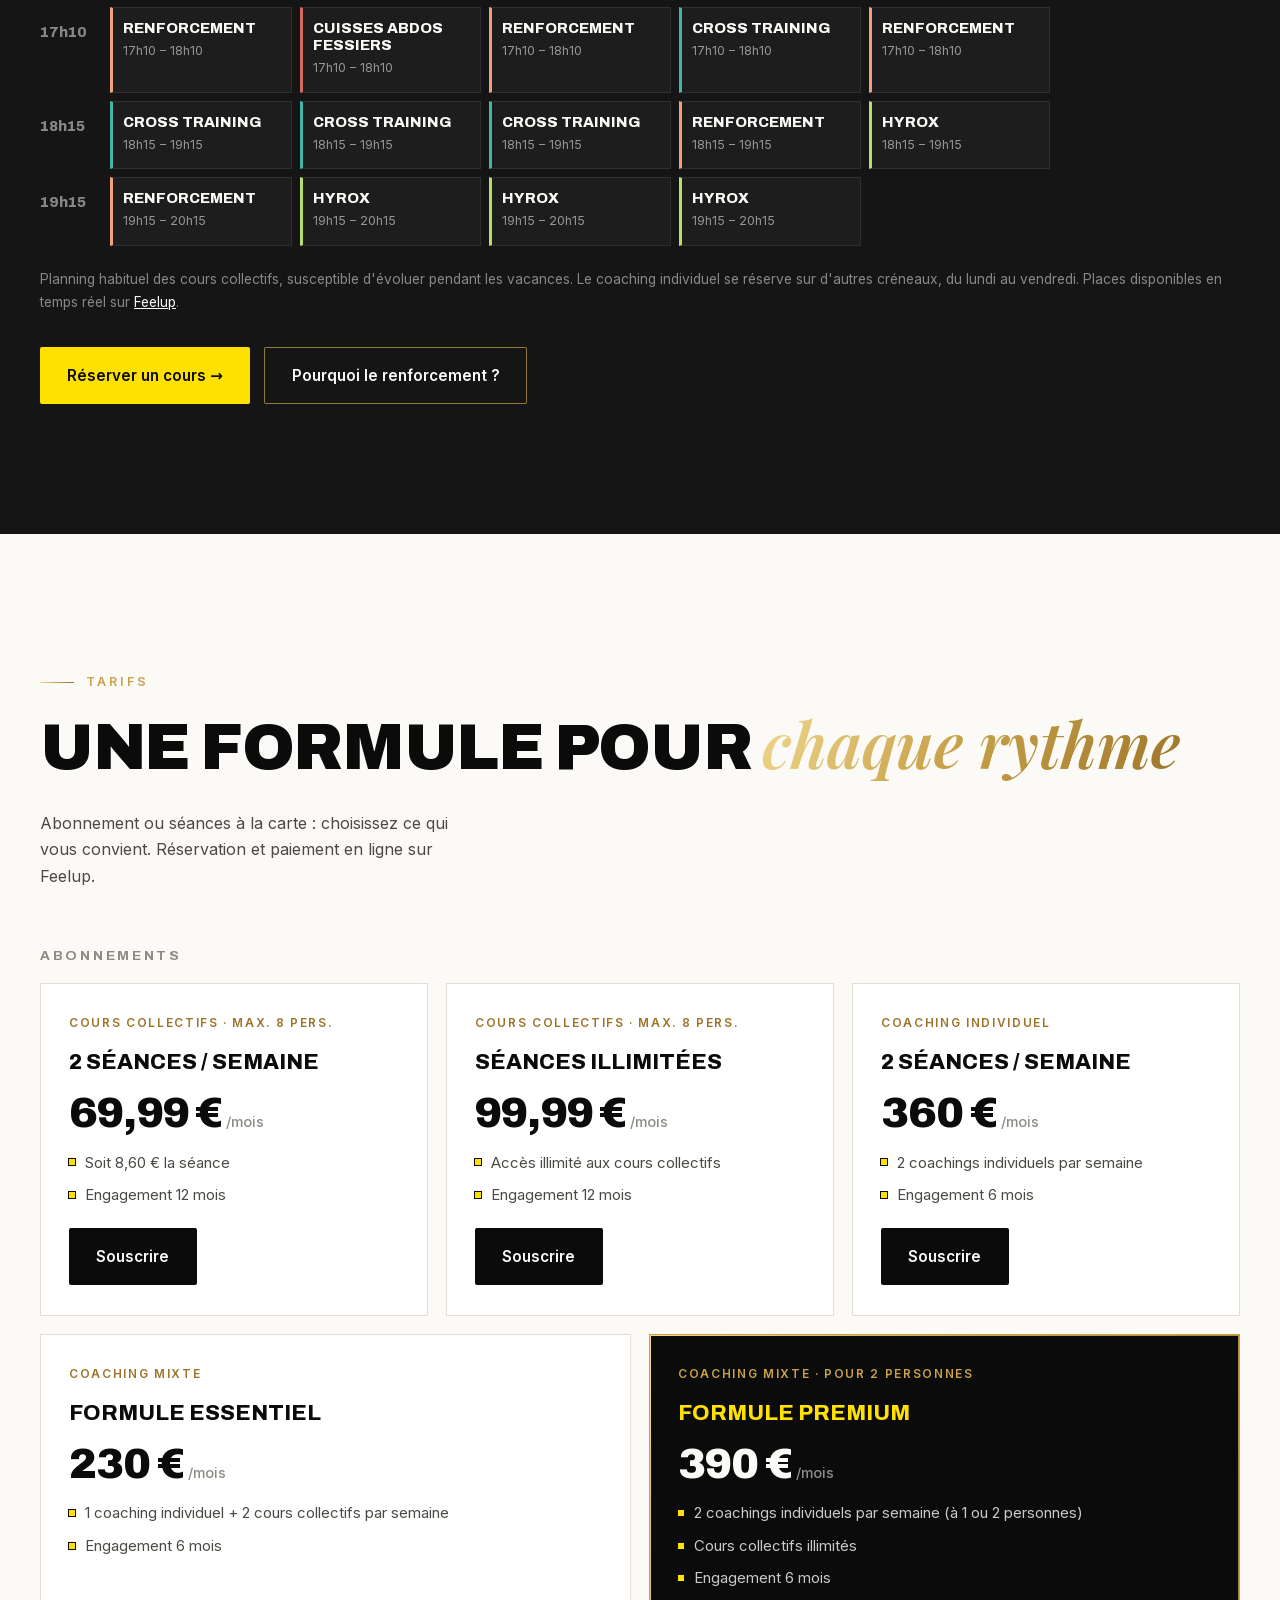
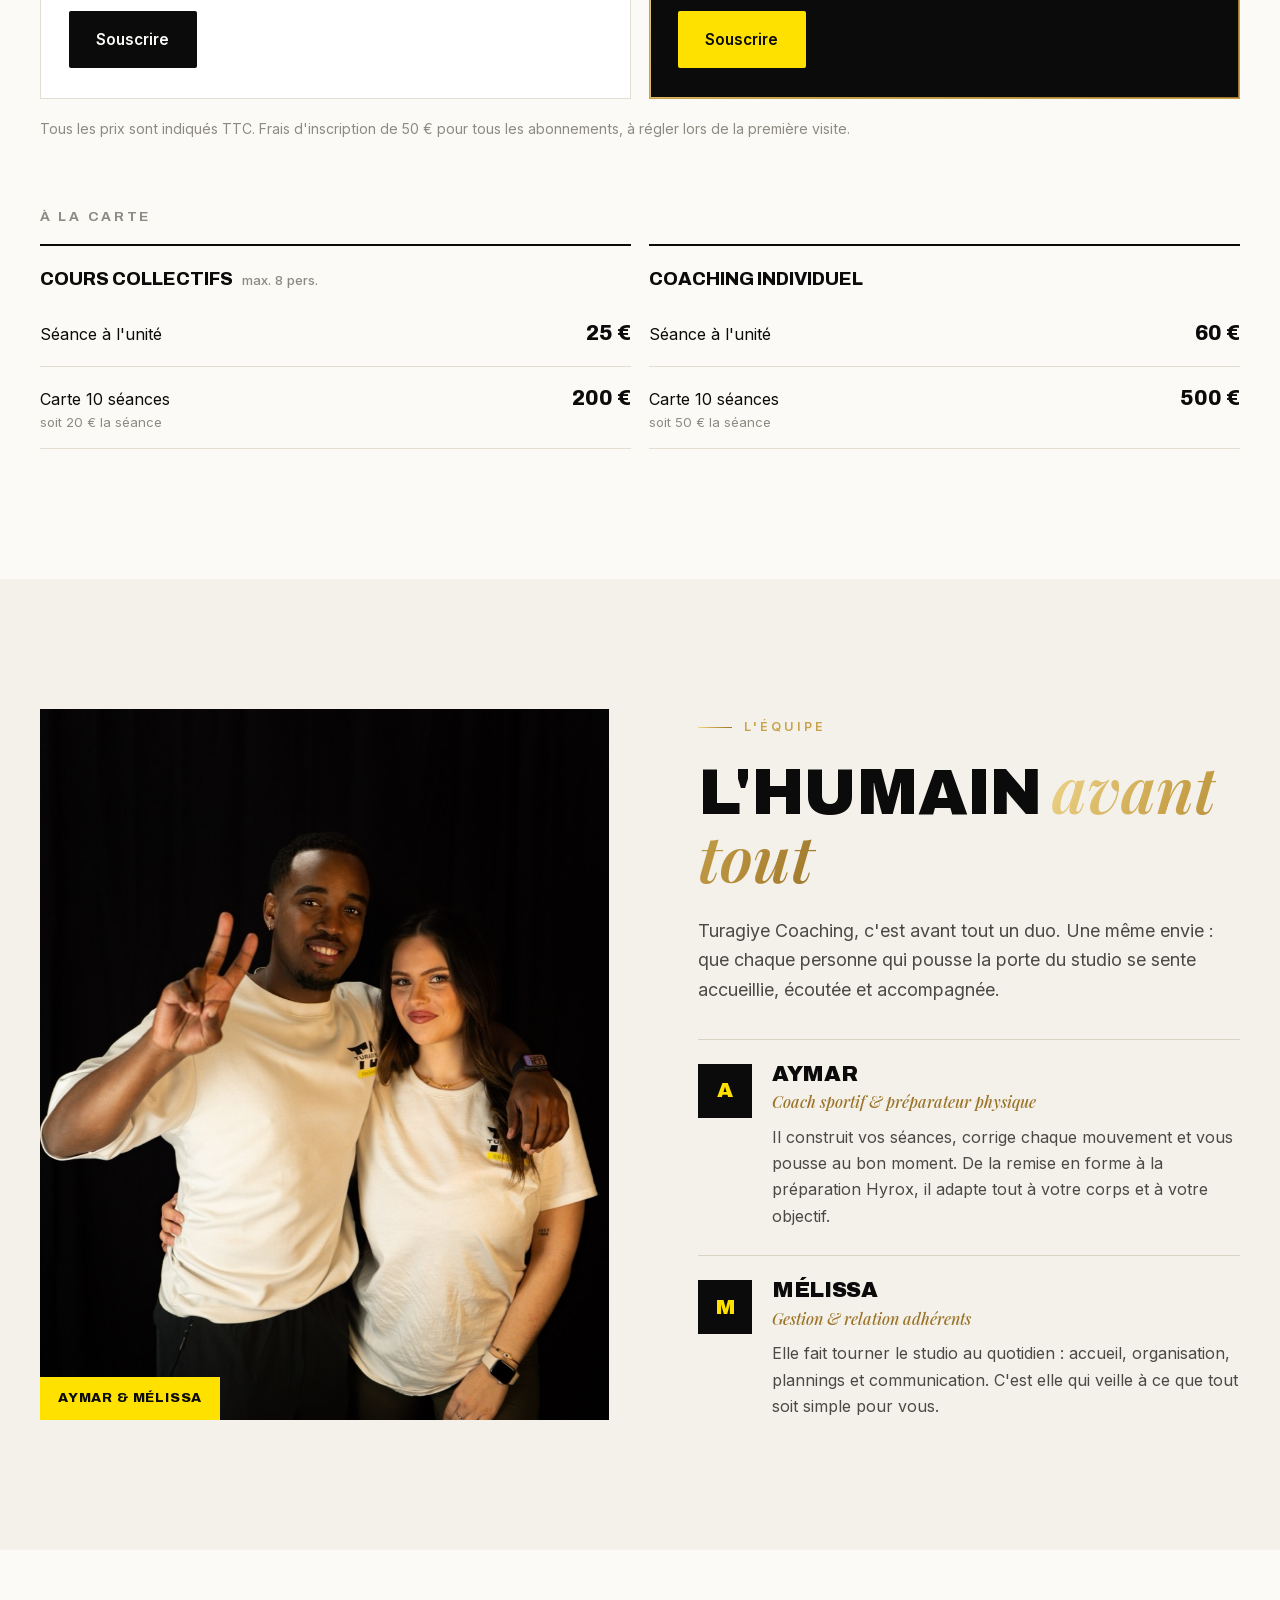
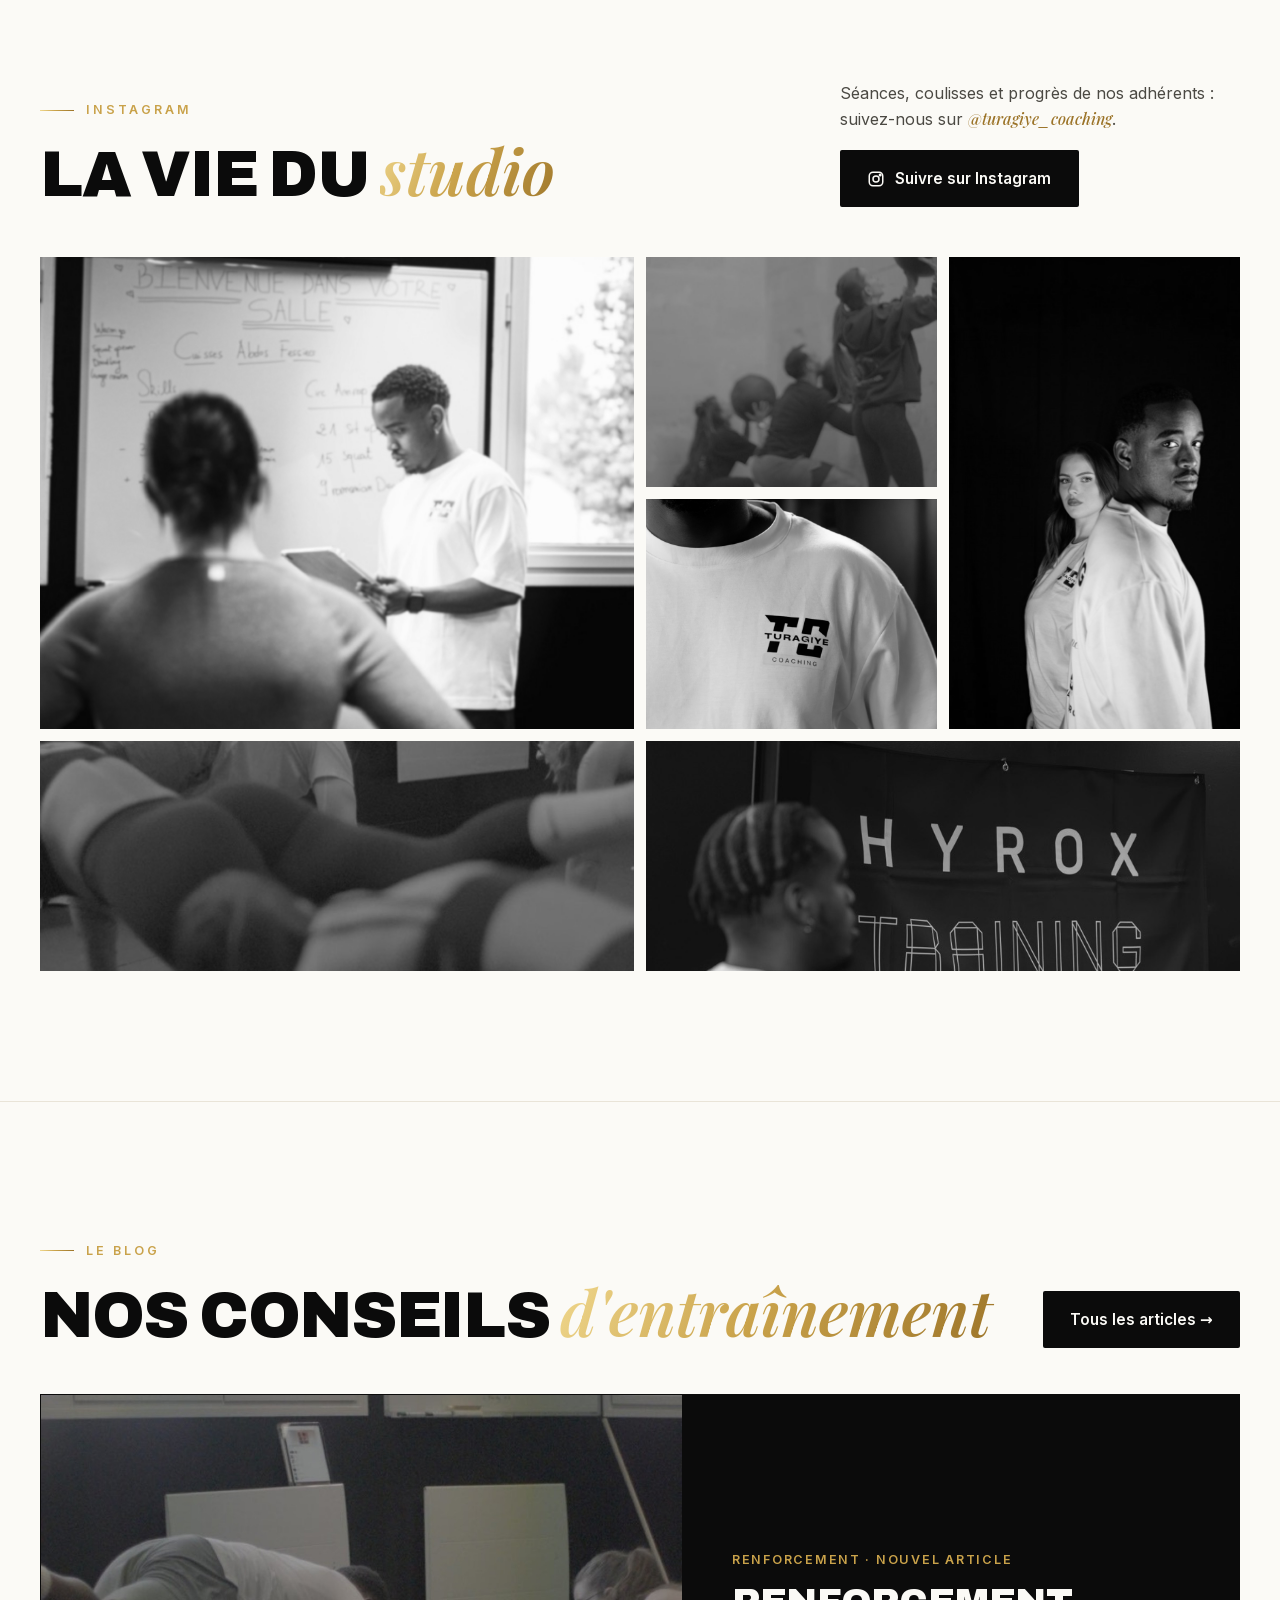
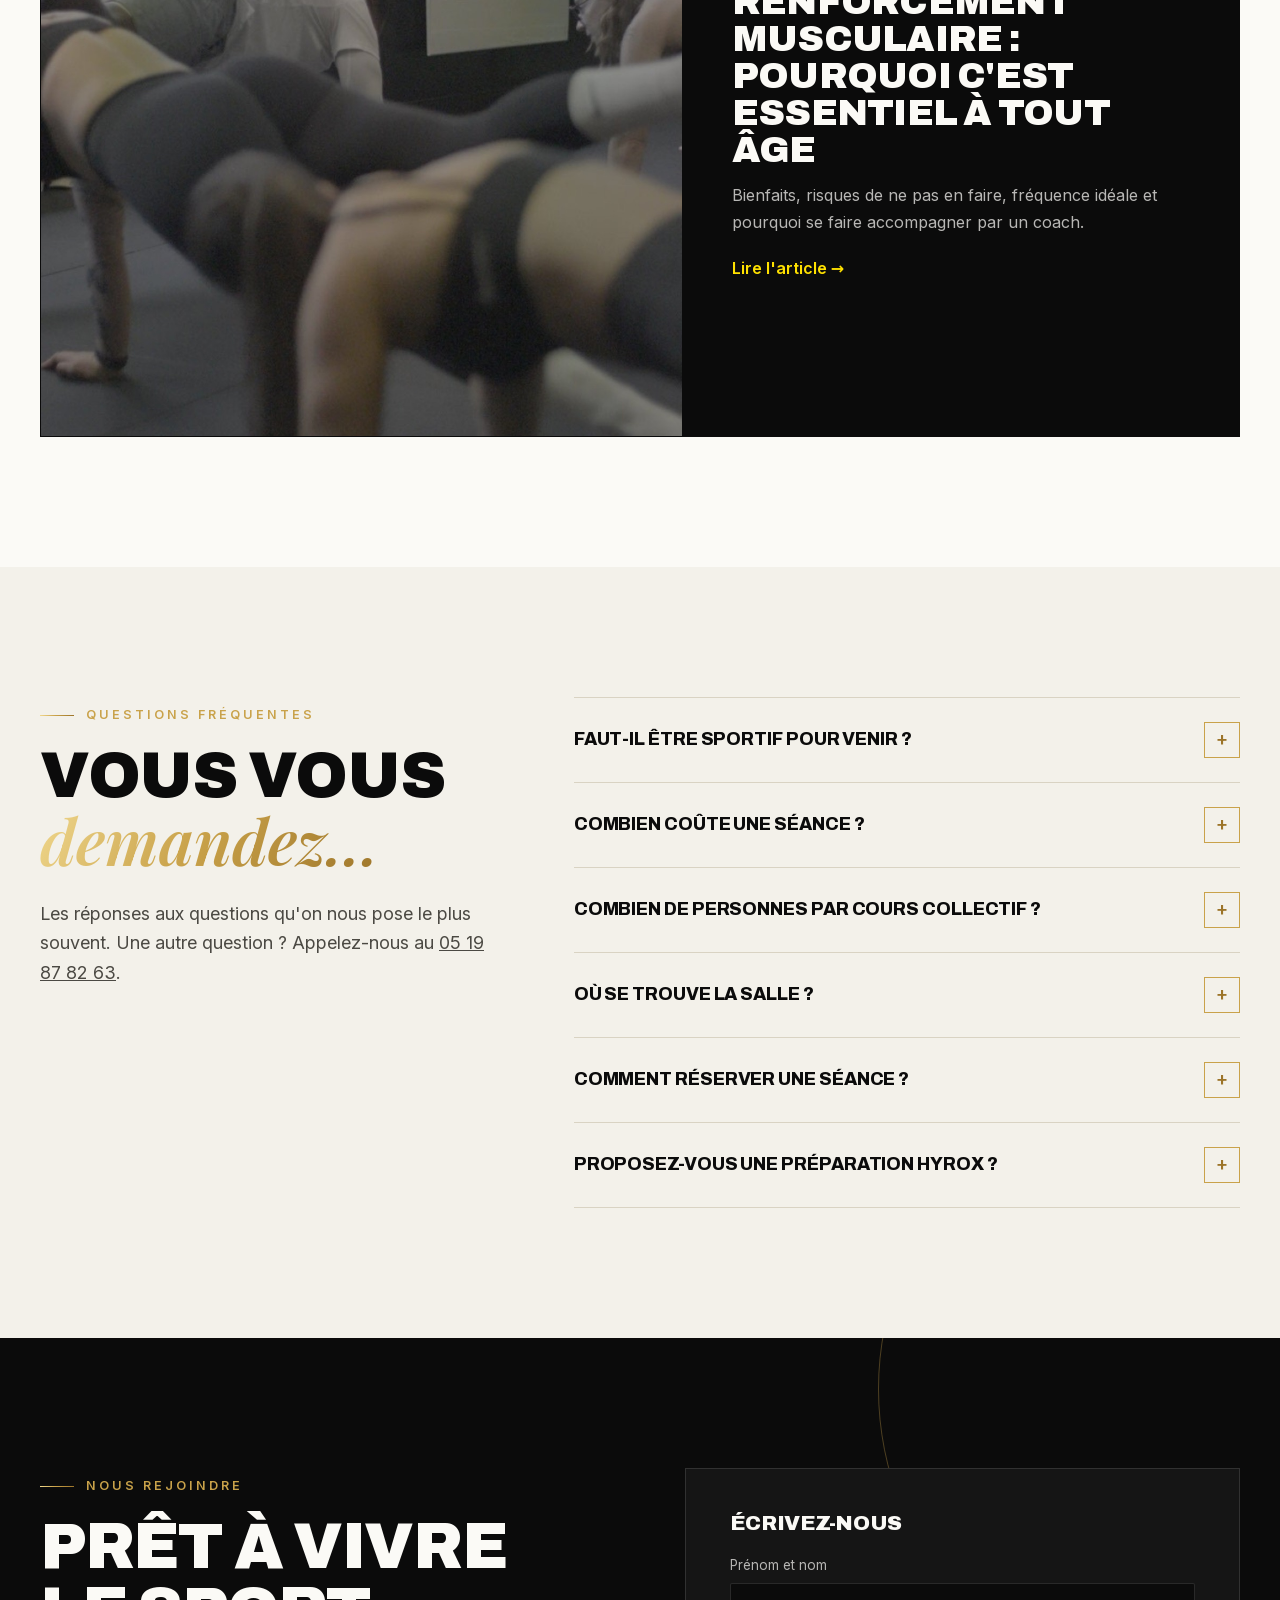
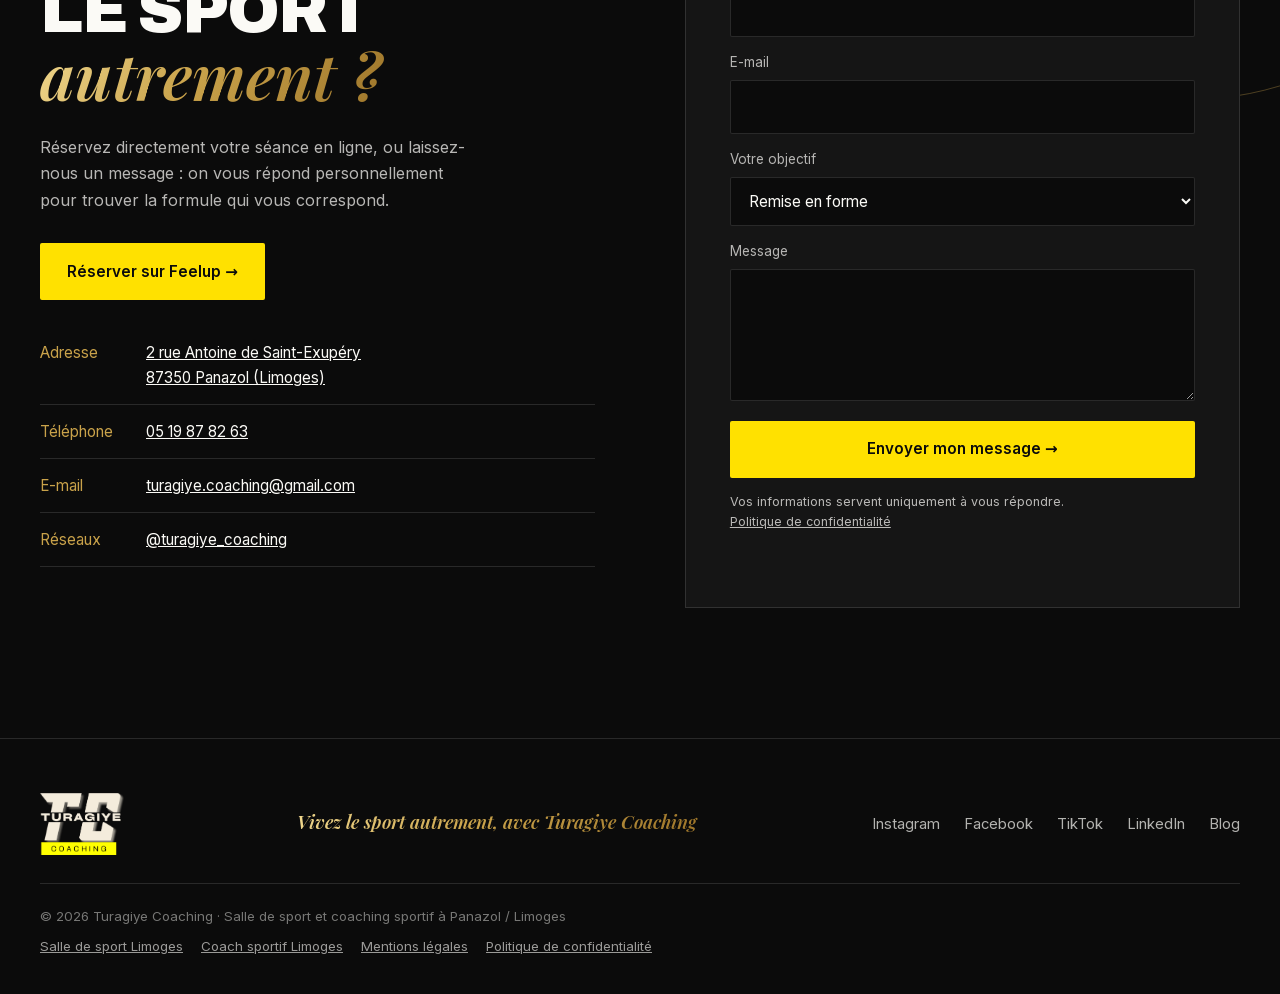
==== commit 6bfce739: "Planning accueil : Pilates et préparation physique du samedi Co-Authored-By: Claude Opus 5.5 <norepl" ====
--- a/index.html
+++ b/index.html
@@ -897,7 +897,8 @@
         renfo: { name: "Renforcement", c: "#f2a07b" },
         hyrox: { name: "Hyrox", c: "#b7dd6a" },
         caf:   { name: "Cuisses Abdos Fessiers", c: "#d36b5a" },
-        prepa: { name: "Préparation physique", c: "#c99be6" }
+        prepa: { name: "Préparation physique", c: "#c99be6" },
+        pilates: { name: "Pilates", c: "#6cc6f0" }
       };
       const CLASSES = [
         { d: 1, t: "12:15", e: "13:15", k: "cross" }, { d: 1, t: "17:10", e: "18:10", k: "renfo" }, { d: 1, t: "18:15", e: "19:15", k: "cross" }, { d: 1, t: "19:15", e: "20:15", k: "renfo" },
@@ -905,7 +906,7 @@
         { d: 3, t: "12:15", e: "13:15", k: "hyrox" }, { d: 3, t: "15:00", e: "16:00", k: "prepa" }, { d: 3, t: "17:10", e: "18:10", k: "renfo" }, { d: 3, t: "18:15", e: "19:15", k: "cross" }, { d: 3, t: "19:15", e: "20:15", k: "hyrox" },
         { d: 4, t: "12:15", e: "13:15", k: "renfo" }, { d: 4, t: "17:10", e: "18:10", k: "cross" }, { d: 4, t: "18:15", e: "19:15", k: "renfo" }, { d: 4, t: "19:15", e: "20:15", k: "hyrox" },
         { d: 5, t: "12:15", e: "13:15", k: "hyrox" }, { d: 5, t: "17:10", e: "18:10", k: "renfo" }, { d: 5, t: "18:15", e: "19:15", k: "hyrox" },
-        { d: 6, t: "11:00", e: "12:00", k: "cross" }
+        { d: 6, t: "09:00", e: "10:00", k: "pilates" }, { d: 6, t: "10:00", e: "11:00", k: "prepa" }, { d: 6, t: "11:00", e: "12:00", k: "cross" }
       ];
       const DAYS = ["", "Lundi", "Mardi", "Mercredi", "Jeudi", "Vendredi", "Samedi"];
       const fmt = (t) => t.replace(":", "h");
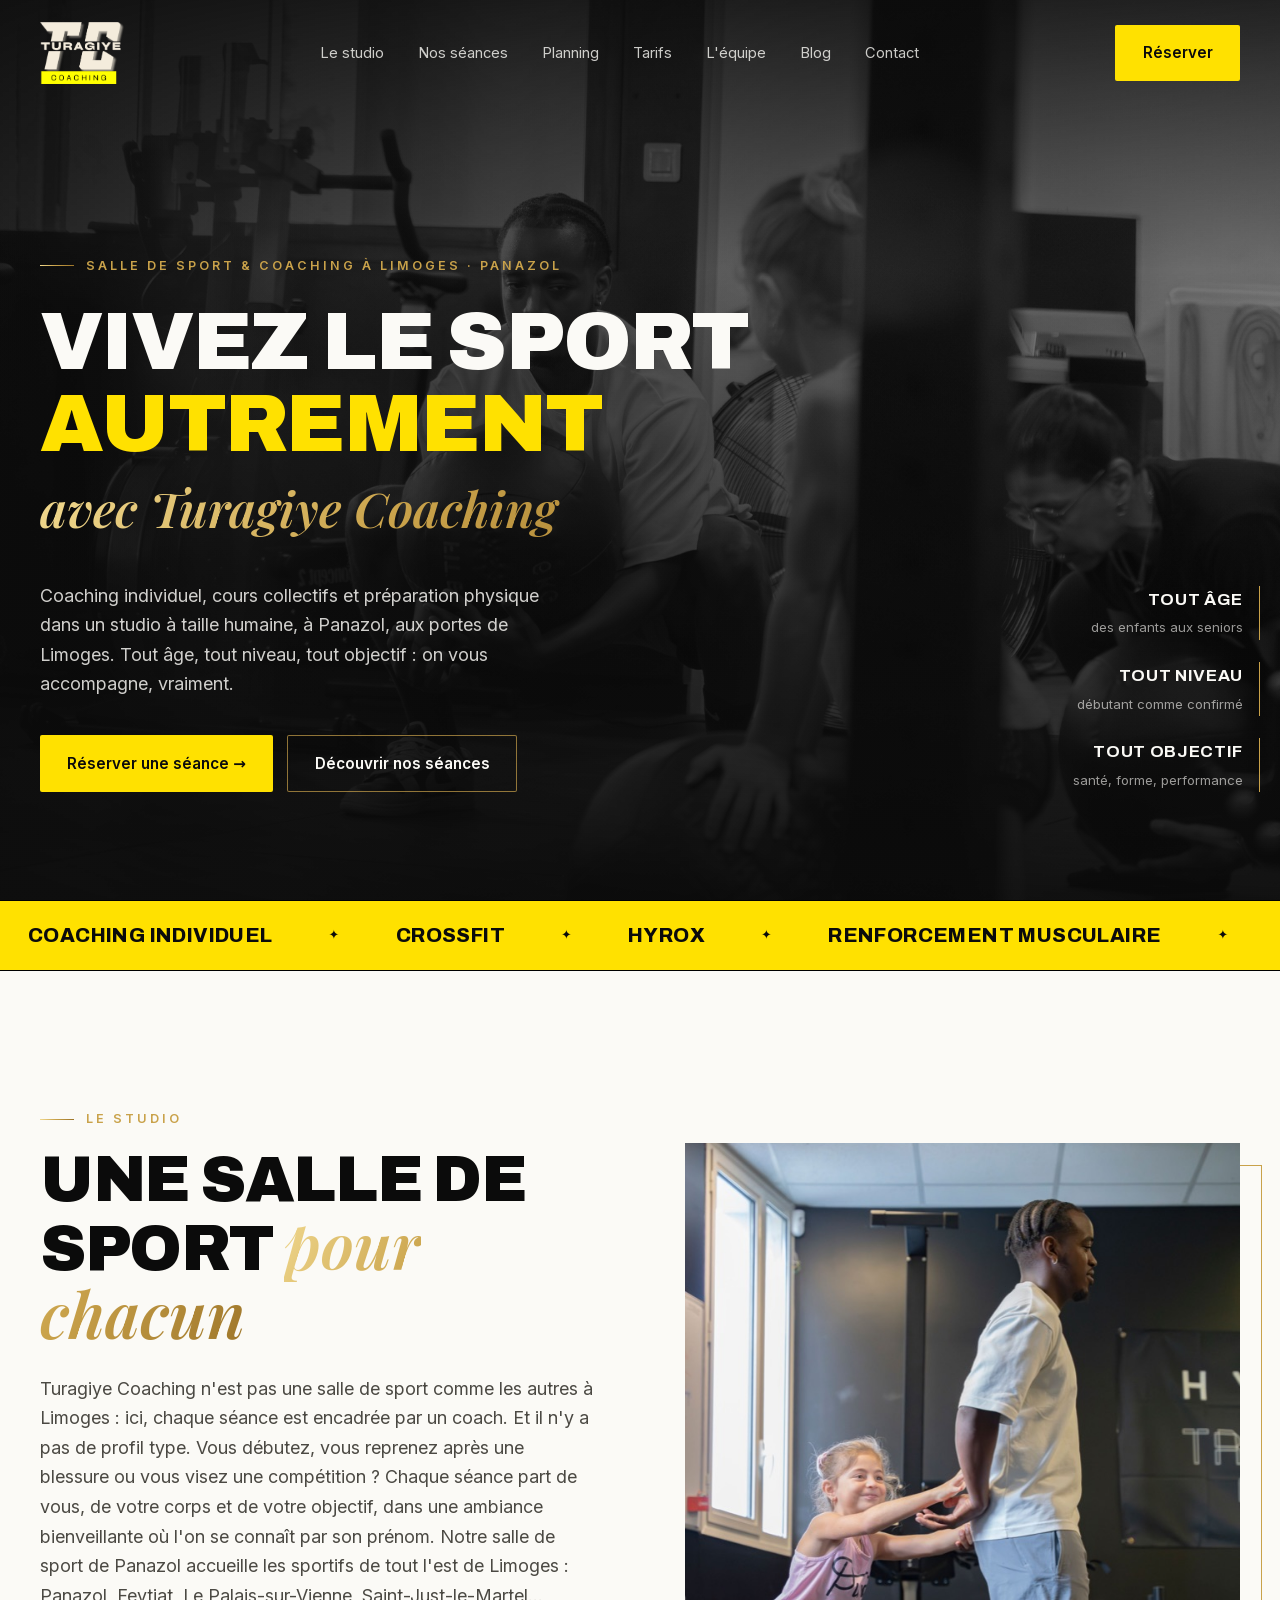
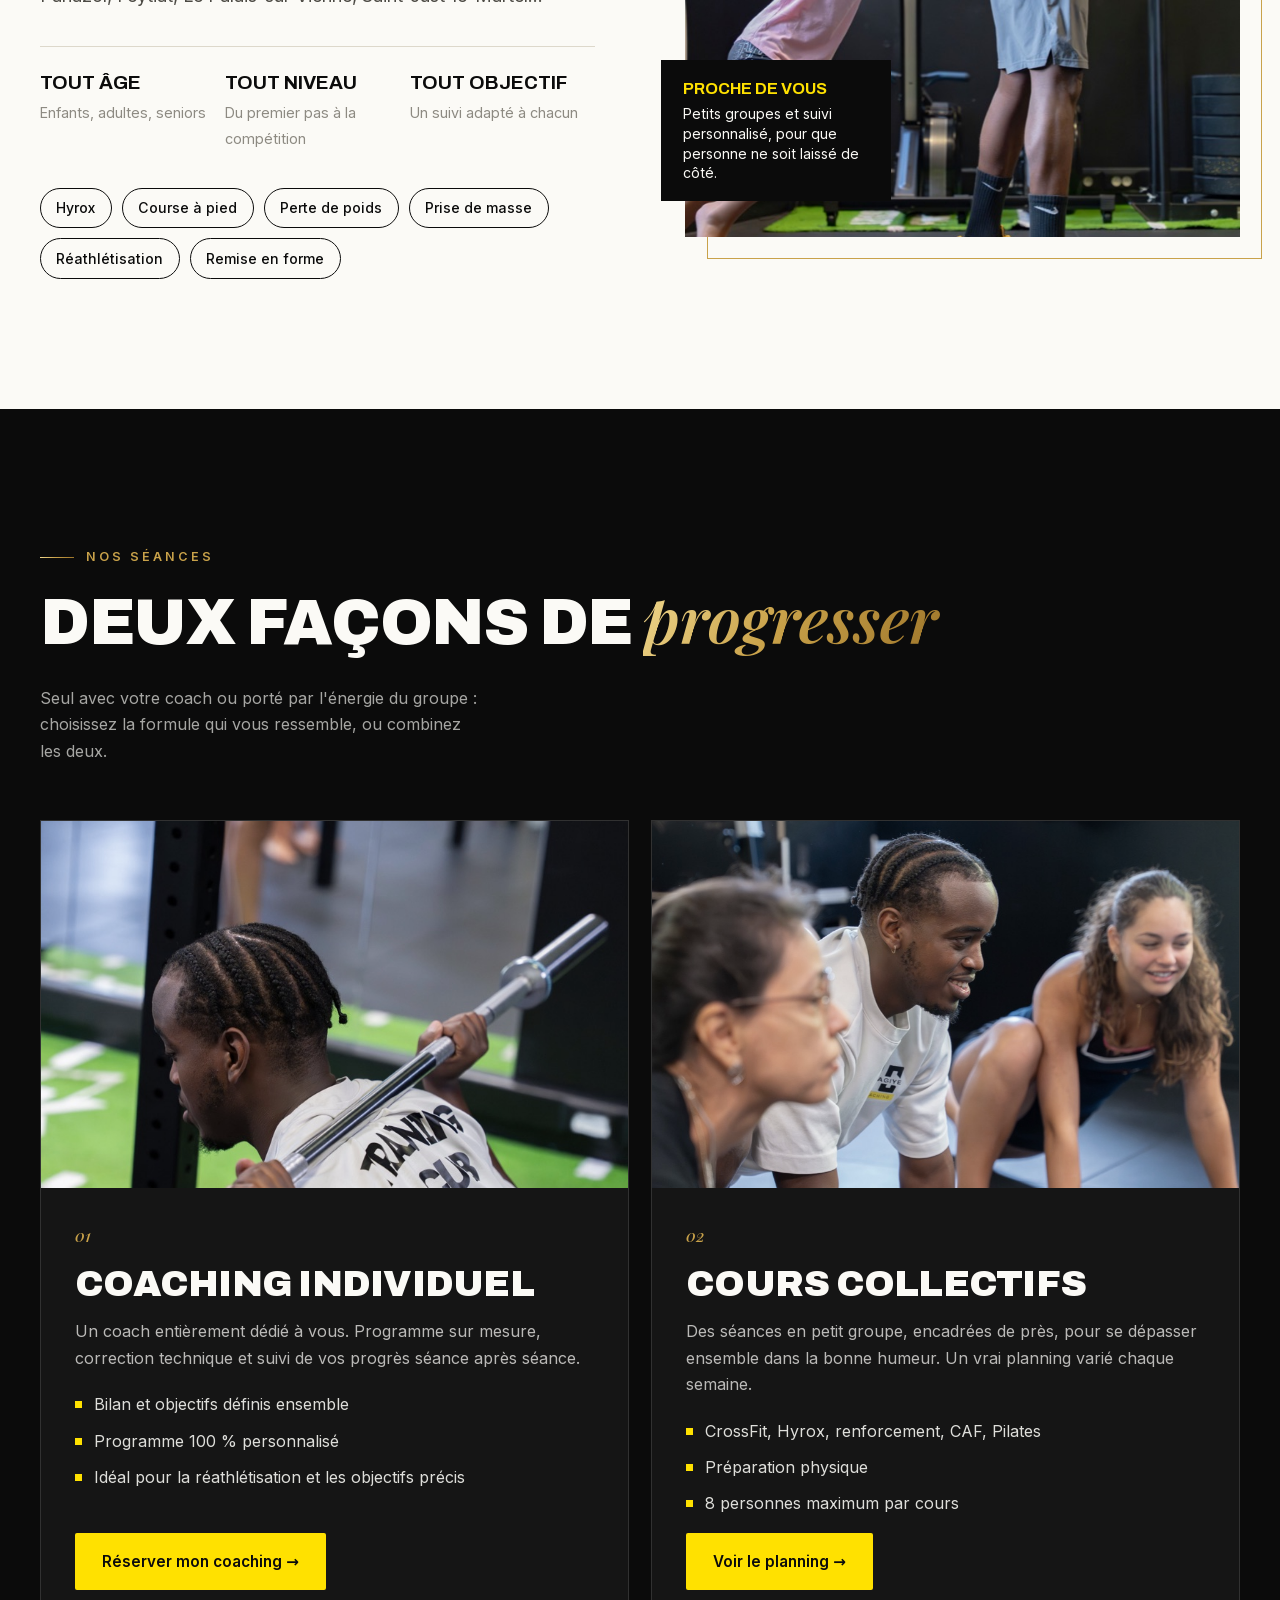
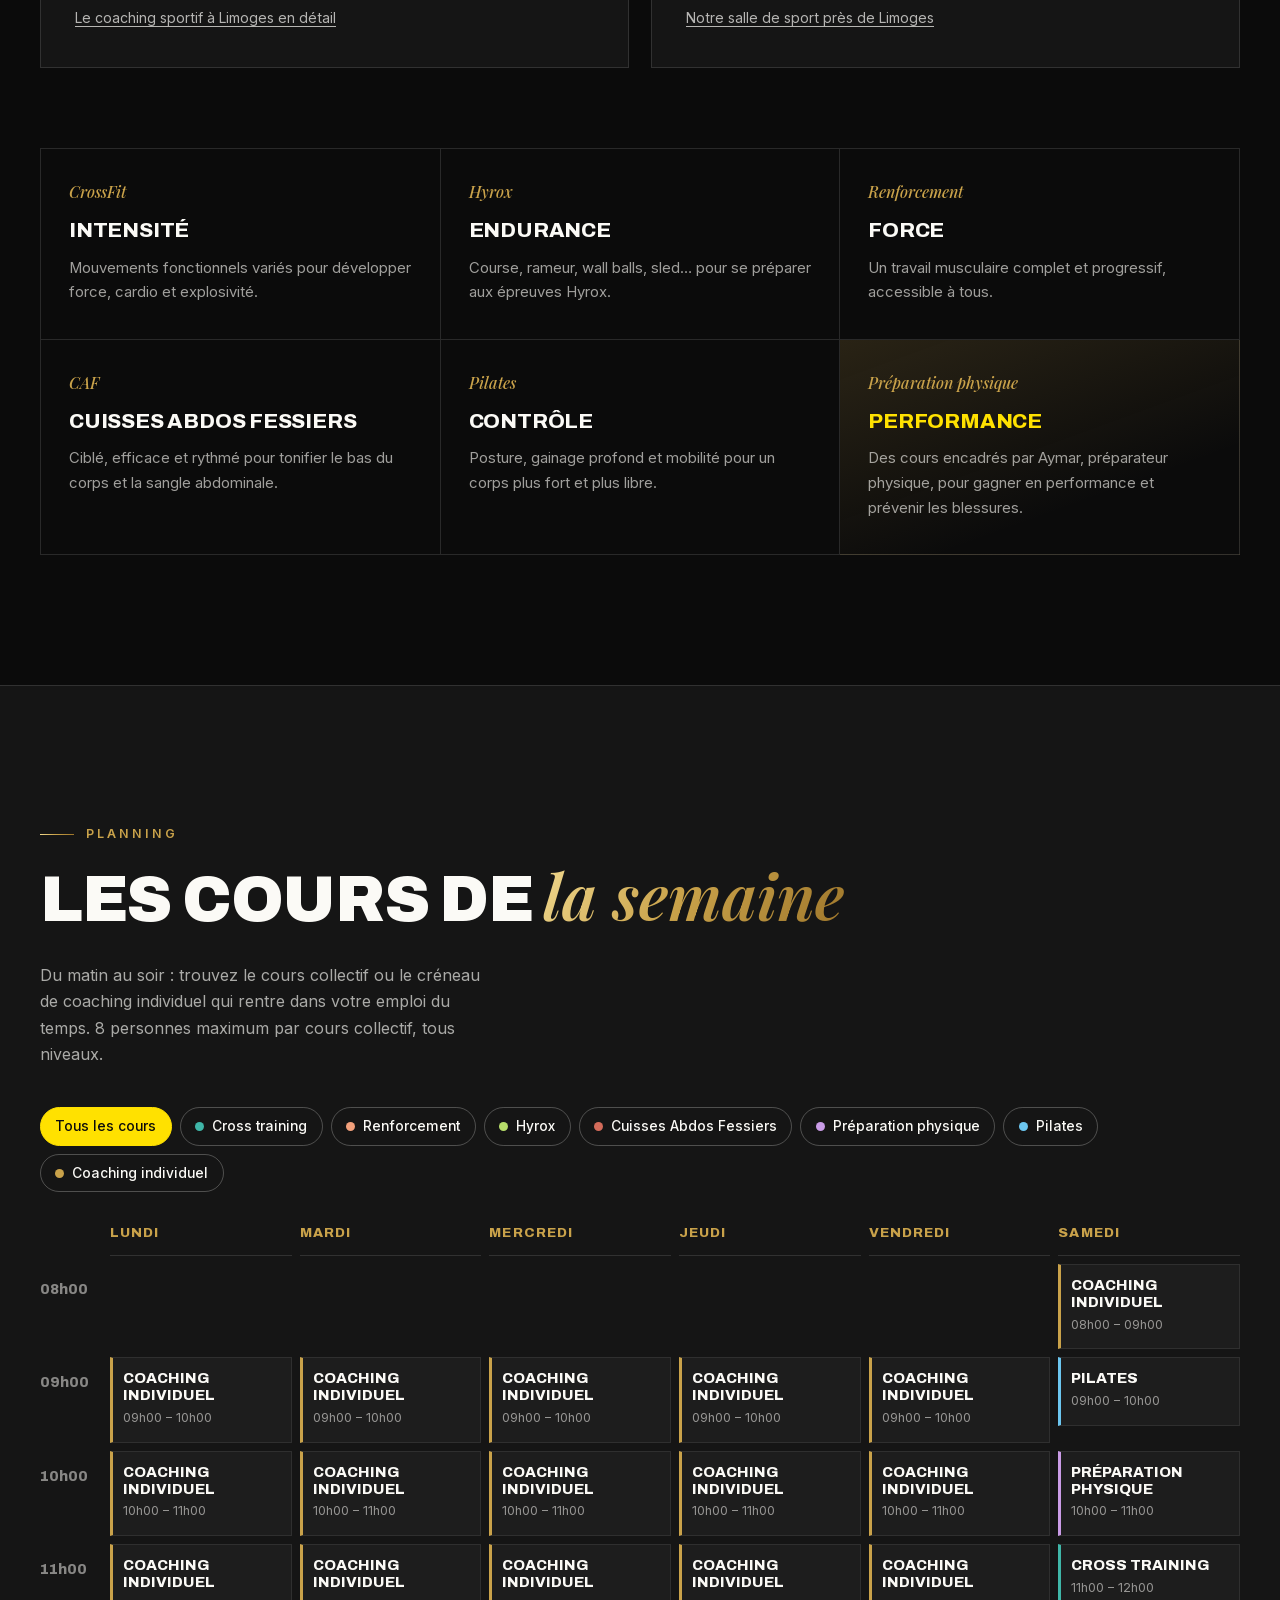
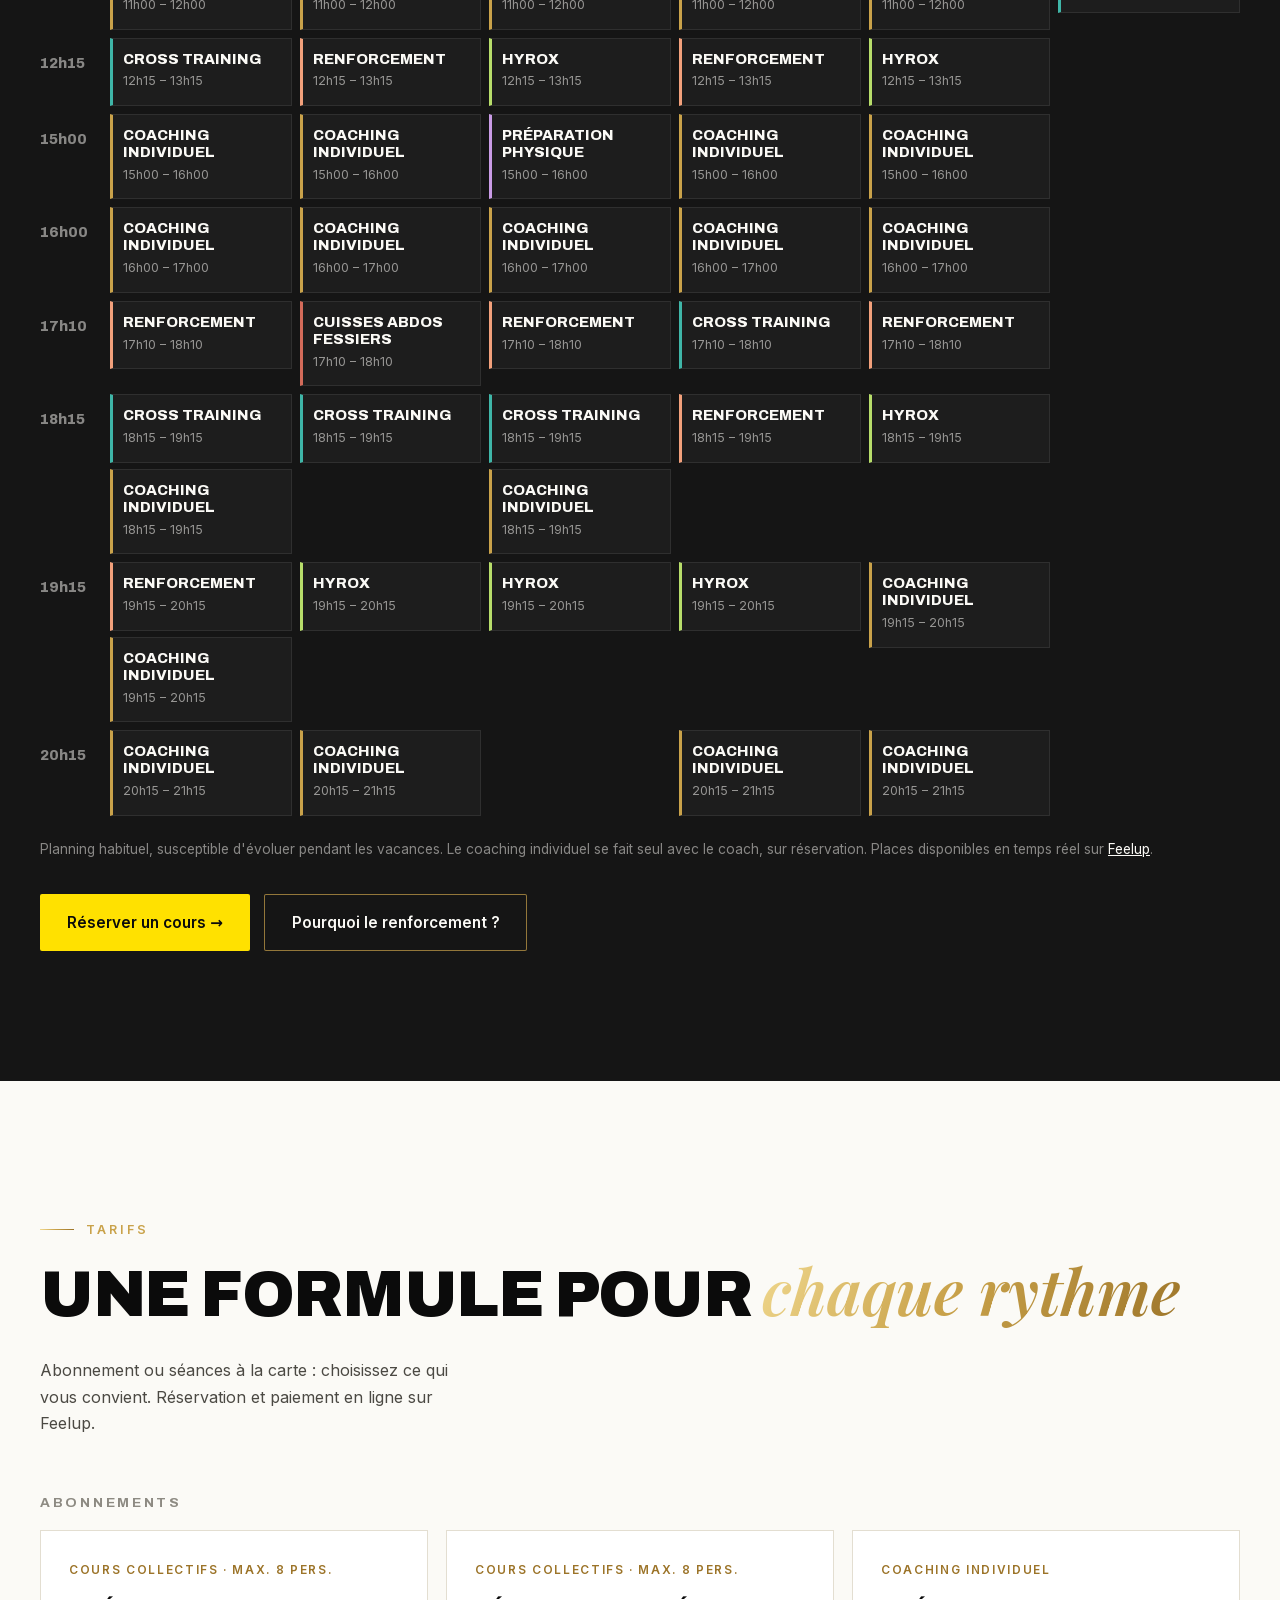
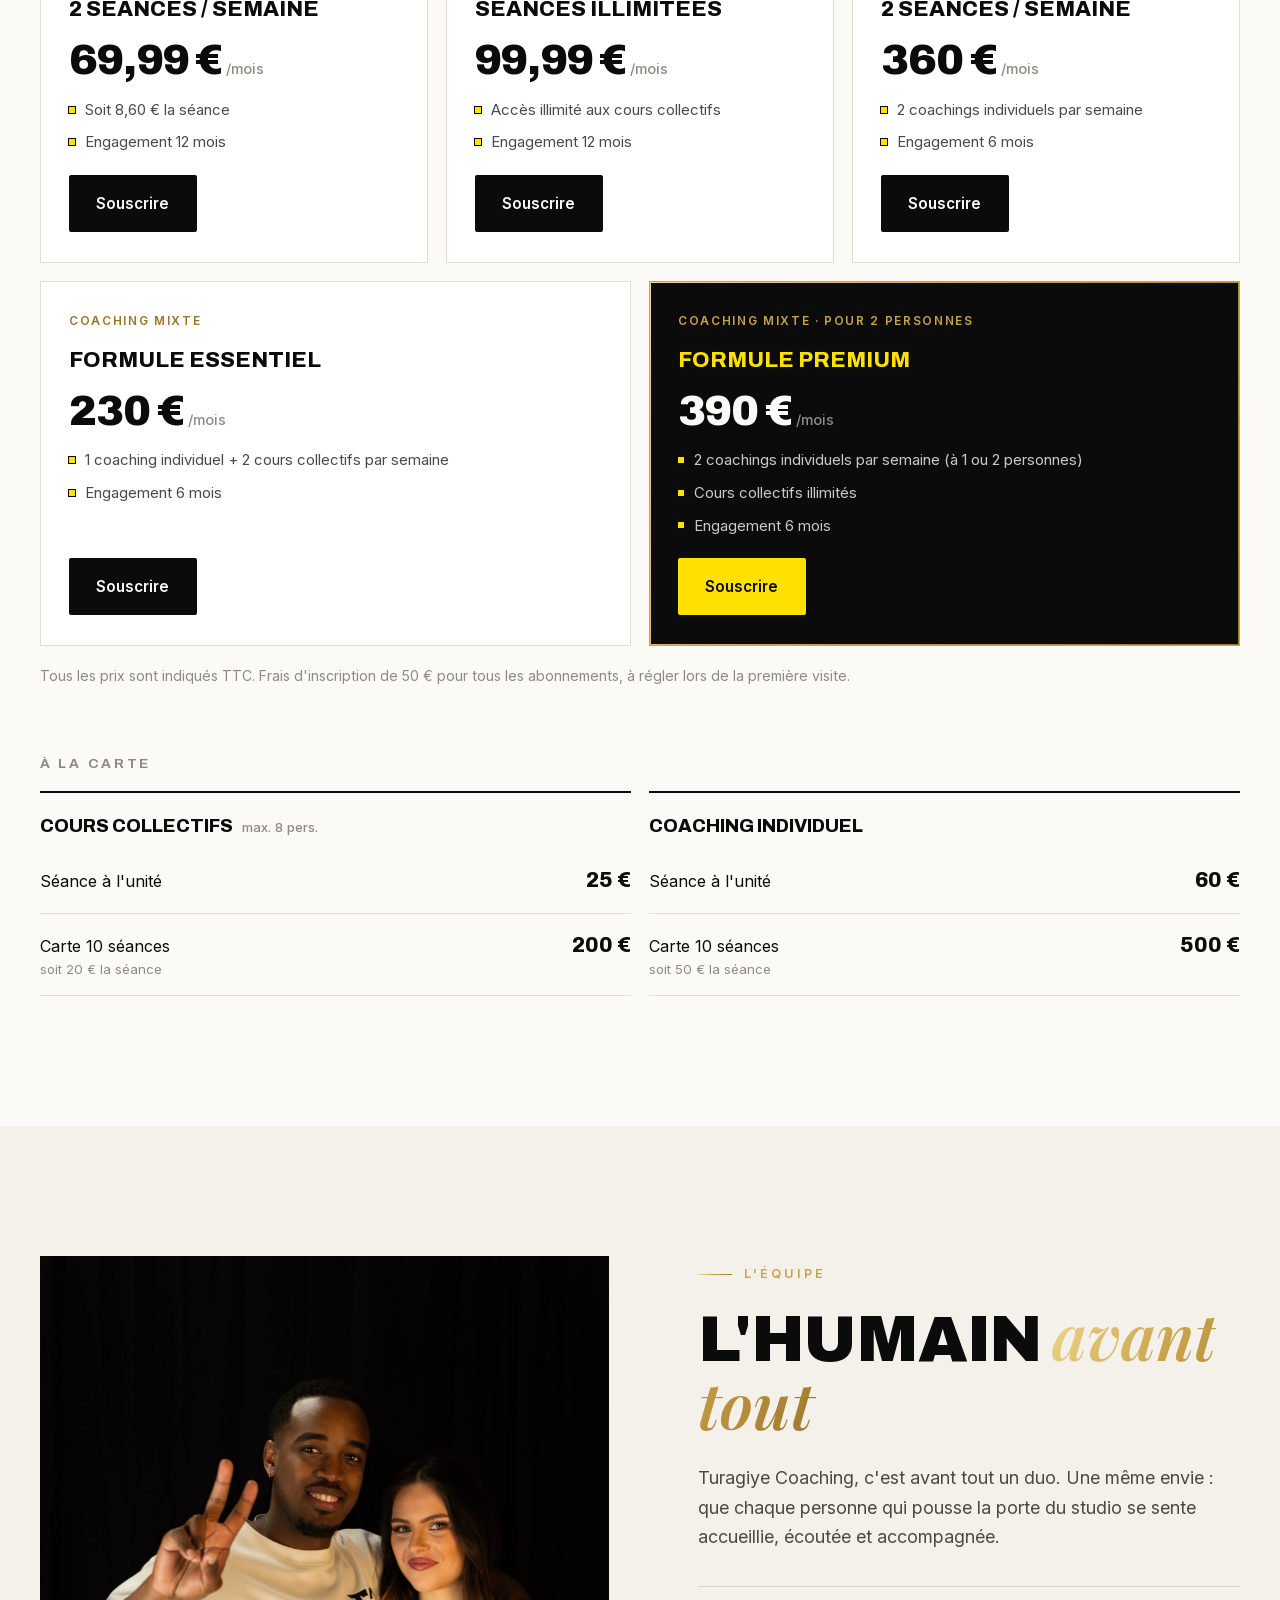
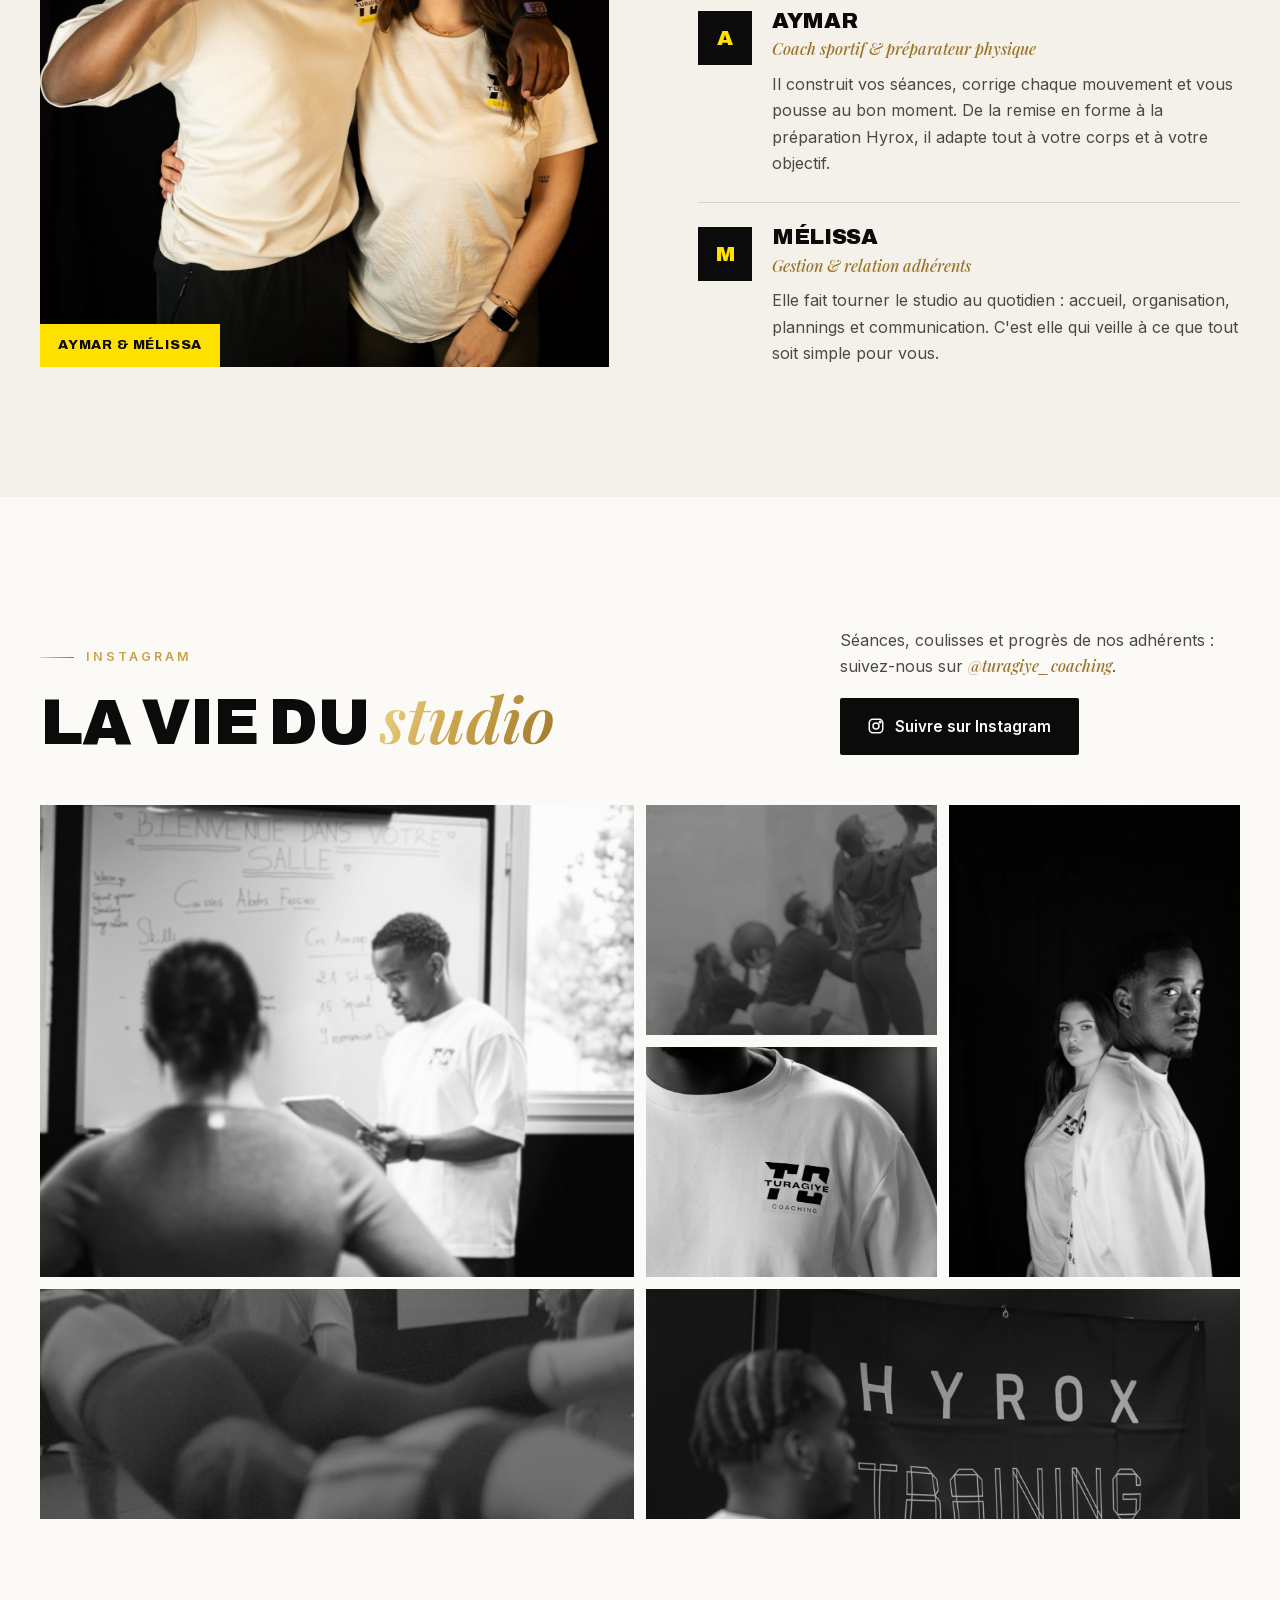
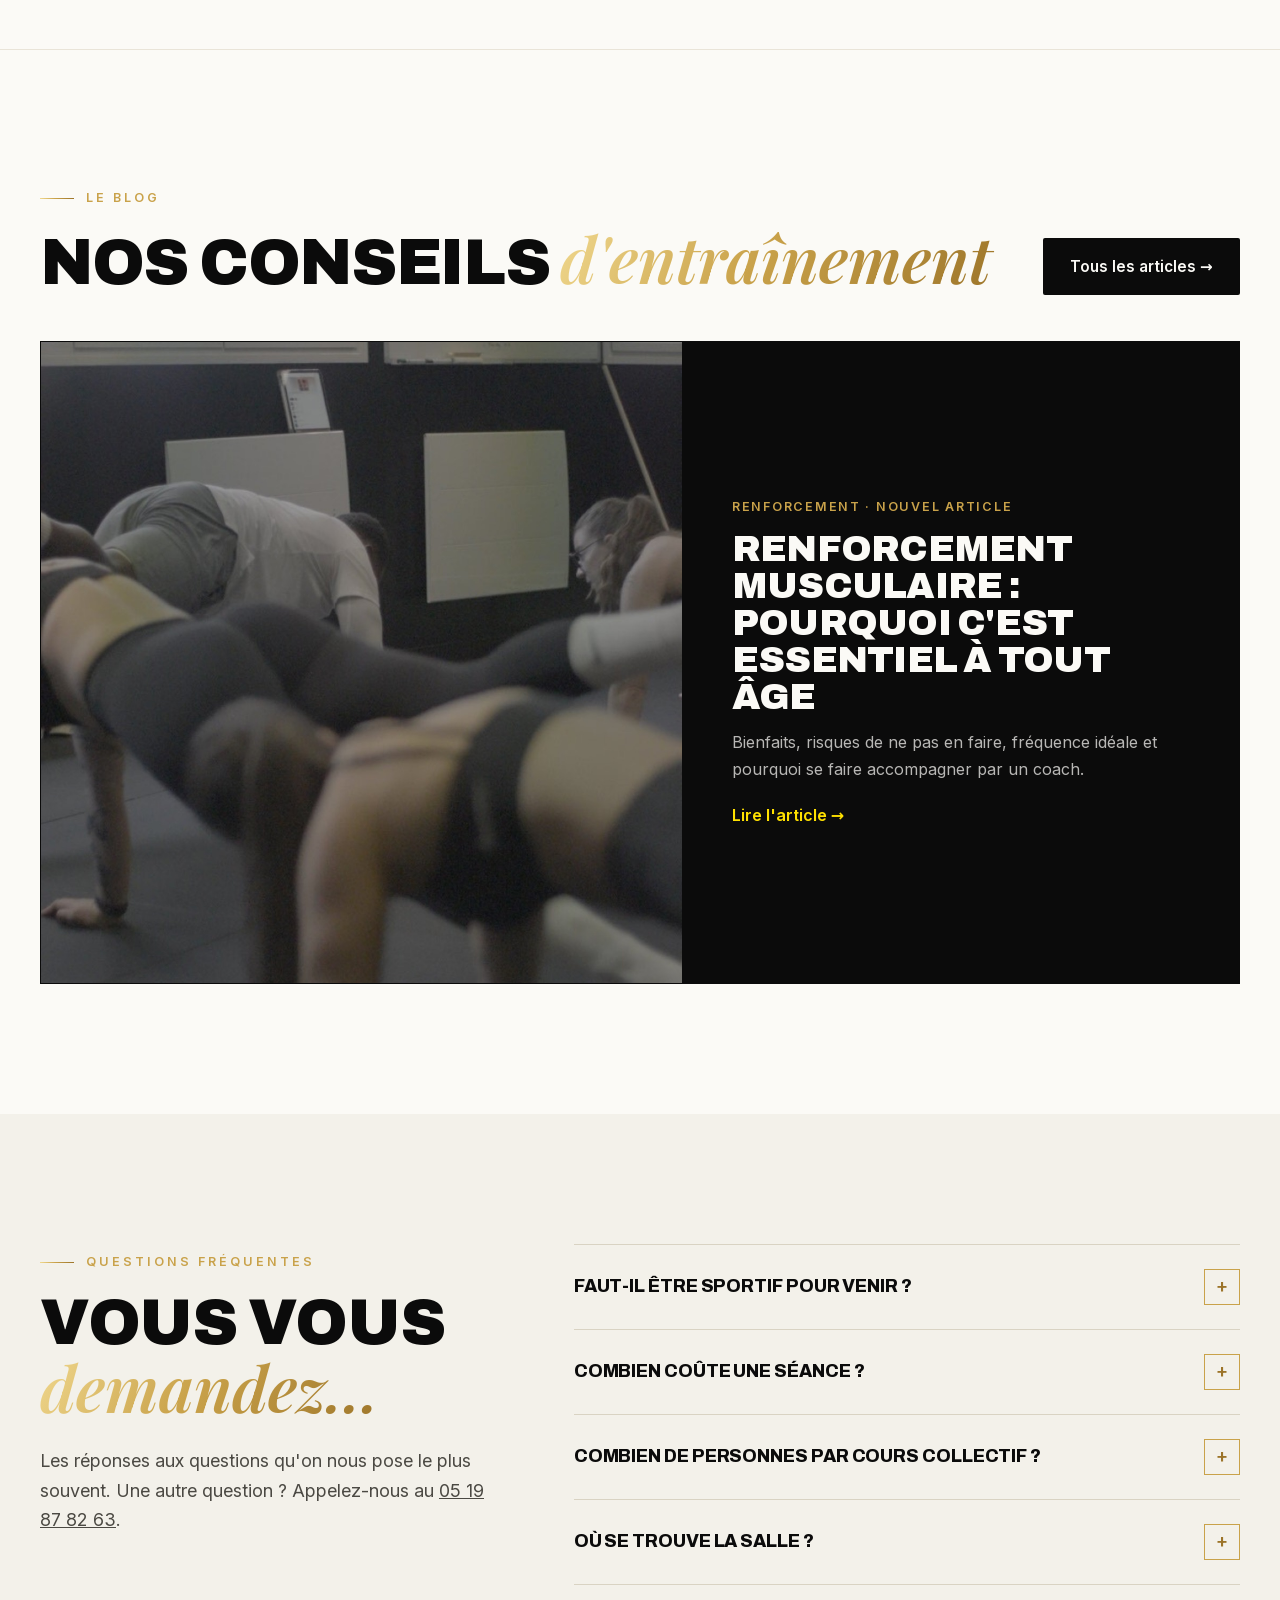
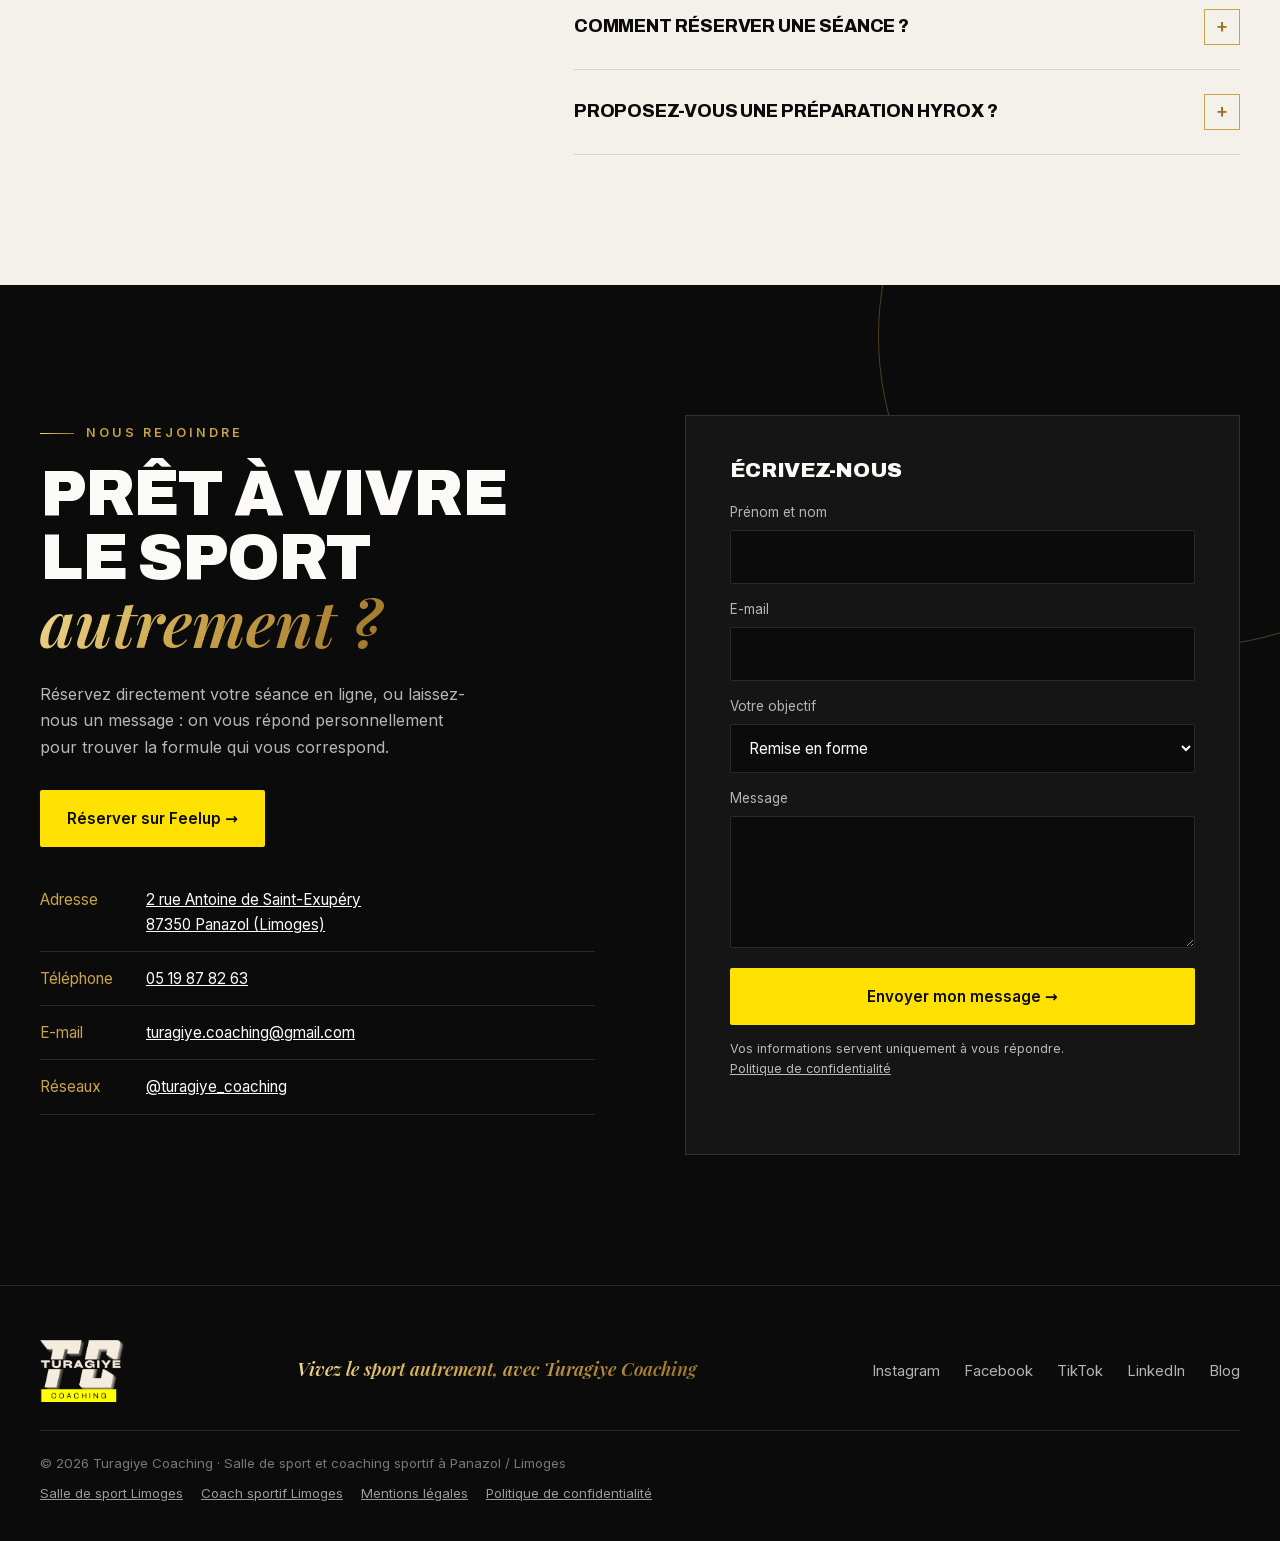
==== commit a035e766: "Planning accueil : créneaux de coaching individuel Co-Authored-By: Claude Opus 5.5 <noreply@anthropi" ====
--- a/index.html
+++ b/index.html
@@ -271,7 +271,8 @@
     .wk-grid .dh.today { color: var(--yellow); }
     .wk-grid .dh.today::after { content: ""; display: inline-block; width: 7px; height: 7px; border-radius: 50%; background: var(--yellow); margin-left: 8px; vertical-align: middle; }
     .wk-grid .hr { font-family: var(--display); font-weight: 800; font-size: .9rem; color: rgba(251,250,246,.5); padding-top: 14px; }
-    .wk-class { display: block; height: 100%; text-decoration: none; background: #1d1d1d; border: 1px solid rgba(255,255,255,.08); border-left: 3px solid var(--c); padding: 12px 10px 13px; transition: transform .2s, background .2s, border-color .2s, opacity .25s; }
+    .wk-grid > div:not(.dh):not(.hr) { display: grid; gap: 6px; align-content: start; }
+    .wk-class { display: block; text-decoration: none; background: #1d1d1d; border: 1px solid rgba(255,255,255,.08); border-left: 3px solid var(--c); padding: 12px 10px 13px; transition: transform .2s, background .2s, border-color .2s, opacity .25s; }
     .wk-class:hover { transform: translateY(-2px); background: #252525; border-color: var(--gold); border-left-color: var(--c); }
     .wk-class b { display: block; font-family: var(--display); font-weight: 800; font-size: .92rem; text-transform: uppercase; line-height: 1.15; }
     .wk-class span { display: block; font-size: .78rem; color: rgba(251,250,246,.55); margin-top: 4px; }
@@ -582,12 +583,12 @@
           <span class="eyebrow">Planning</span>
           <h2 style="margin-top:18px">Les cours de <span class="gold-text">la semaine</span></h2>
         </div>
-        <p>Midi, fin d'après-midi ou soir : trouvez le cours collectif qui rentre dans votre emploi du temps. 8 personnes maximum par cours, tous niveaux.</p>
+        <p>Du matin au soir : trouvez le cours collectif ou le créneau de coaching individuel qui rentre dans votre emploi du temps. 8 personnes maximum par cours collectif, tous niveaux.</p>
       </div>
       <div class="wk-filters reveal" role="group" aria-label="Filtrer par discipline" id="wk-filters"></div>
       <div class="wk-grid reveal" id="wk-grid"></div>
       <div class="wk-list" id="wk-list"></div>
-      <p class="wk-note">Planning habituel des cours collectifs, susceptible d'évoluer pendant les vacances. Le coaching individuel se réserve sur d'autres créneaux, du lundi au vendredi. Places disponibles en temps réel sur <a href="https://feelup.app/turagiye-coaching-panazol" target="_blank" rel="noopener">Feelup</a>.</p>
+      <p class="wk-note">Planning habituel, susceptible d'évoluer pendant les vacances. Le coaching individuel se fait seul avec le coach, sur réservation. Places disponibles en temps réel sur <a href="https://feelup.app/turagiye-coaching-panazol" target="_blank" rel="noopener">Feelup</a>.</p>
       <div class="actions">
         <a class="btn btn-yellow" href="https://feelup.app/turagiye-coaching-panazol" target="_blank" rel="noopener">Réserver un cours →</a>
         <a class="btn btn-line" href="blog/renforcement-musculaire-tout-age.html">Pourquoi le renforcement ?</a>
@@ -898,7 +899,8 @@
         hyrox: { name: "Hyrox", c: "#b7dd6a" },
         caf:   { name: "Cuisses Abdos Fessiers", c: "#d36b5a" },
         prepa: { name: "Préparation physique", c: "#c99be6" },
-        pilates: { name: "Pilates", c: "#6cc6f0" }
+        pilates: { name: "Pilates", c: "#6cc6f0" },
+        perso: { name: "Coaching individuel", c: "#c9a24a" }
       };
       const CLASSES = [
         { d: 1, t: "12:15", e: "13:15", k: "cross" }, { d: 1, t: "17:10", e: "18:10", k: "renfo" }, { d: 1, t: "18:15", e: "19:15", k: "cross" }, { d: 1, t: "19:15", e: "20:15", k: "renfo" },
@@ -906,6 +908,15 @@
         { d: 3, t: "12:15", e: "13:15", k: "hyrox" }, { d: 3, t: "15:00", e: "16:00", k: "prepa" }, { d: 3, t: "17:10", e: "18:10", k: "renfo" }, { d: 3, t: "18:15", e: "19:15", k: "cross" }, { d: 3, t: "19:15", e: "20:15", k: "hyrox" },
         { d: 4, t: "12:15", e: "13:15", k: "renfo" }, { d: 4, t: "17:10", e: "18:10", k: "cross" }, { d: 4, t: "18:15", e: "19:15", k: "renfo" }, { d: 4, t: "19:15", e: "20:15", k: "hyrox" },
         { d: 5, t: "12:15", e: "13:15", k: "hyrox" }, { d: 5, t: "17:10", e: "18:10", k: "renfo" }, { d: 5, t: "18:15", e: "19:15", k: "hyrox" },
+        // Coaching individuel (1 personne, sur réservation)
+        ...[1, 2, 3, 4, 5].flatMap((d) => [["09:00", "10:00"], ["10:00", "11:00"], ["11:00", "12:00"], ["16:00", "17:00"]].map(([t, e]) => ({ d, t, e, k: "perso" }))),
+        ...[1, 2, 4, 5].map((d) => ({ d, t: "15:00", e: "16:00", k: "perso" })),
+        { d: 1, t: "18:15", e: "19:15", k: "perso" }, { d: 1, t: "19:15", e: "20:15", k: "perso" }, { d: 1, t: "20:15", e: "21:15", k: "perso" },
+        { d: 2, t: "20:15", e: "21:15", k: "perso" },
+        { d: 3, t: "18:15", e: "19:15", k: "perso" },
+        { d: 4, t: "20:15", e: "21:15", k: "perso" },
+        { d: 5, t: "19:15", e: "20:15", k: "perso" }, { d: 5, t: "20:15", e: "21:15", k: "perso" },
+        { d: 6, t: "08:00", e: "09:00", k: "perso" },
         { d: 6, t: "09:00", e: "10:00", k: "pilates" }, { d: 6, t: "10:00", e: "11:00", k: "prepa" }, { d: 6, t: "11:00", e: "12:00", k: "cross" }
       ];
       const DAYS = ["", "Lundi", "Mardi", "Mercredi", "Jeudi", "Vendredi", "Samedi"];
@@ -939,7 +950,7 @@
         const hr = document.createElement("div"); hr.className = "hr"; hr.textContent = fmt(t); grid.appendChild(hr);
         for (let d = 1; d <= 6; d++) {
           const cell = document.createElement("div");
-          CLASSES.filter((x) => x.d === d && x.t === t).forEach((x) => cell.appendChild(make(x)));
+          CLASSES.filter((x) => x.d === d && x.t === t).sort((a, b) => (a.k === "perso") - (b.k === "perso")).forEach((x) => cell.appendChild(make(x)));
           grid.appendChild(cell);
         }
       });
@@ -949,7 +960,7 @@
       for (let d = 1; d <= 6; d++) {
         const day = document.createElement("div"); day.className = "wk-day" + (d === today ? " today" : "");
         day.innerHTML = `<h4>${DAYS[d]}</h4><div class="items"></div>`;
-        CLASSES.filter((x) => x.d === d).forEach((x) => day.querySelector(".items").appendChild(make(x)));
+        CLASSES.filter((x) => x.d === d).sort((a, b) => a.t.localeCompare(b.t) || (a.k === "perso") - (b.k === "perso")).forEach((x) => day.querySelector(".items").appendChild(make(x)));
         list.appendChild(day);
       }
 
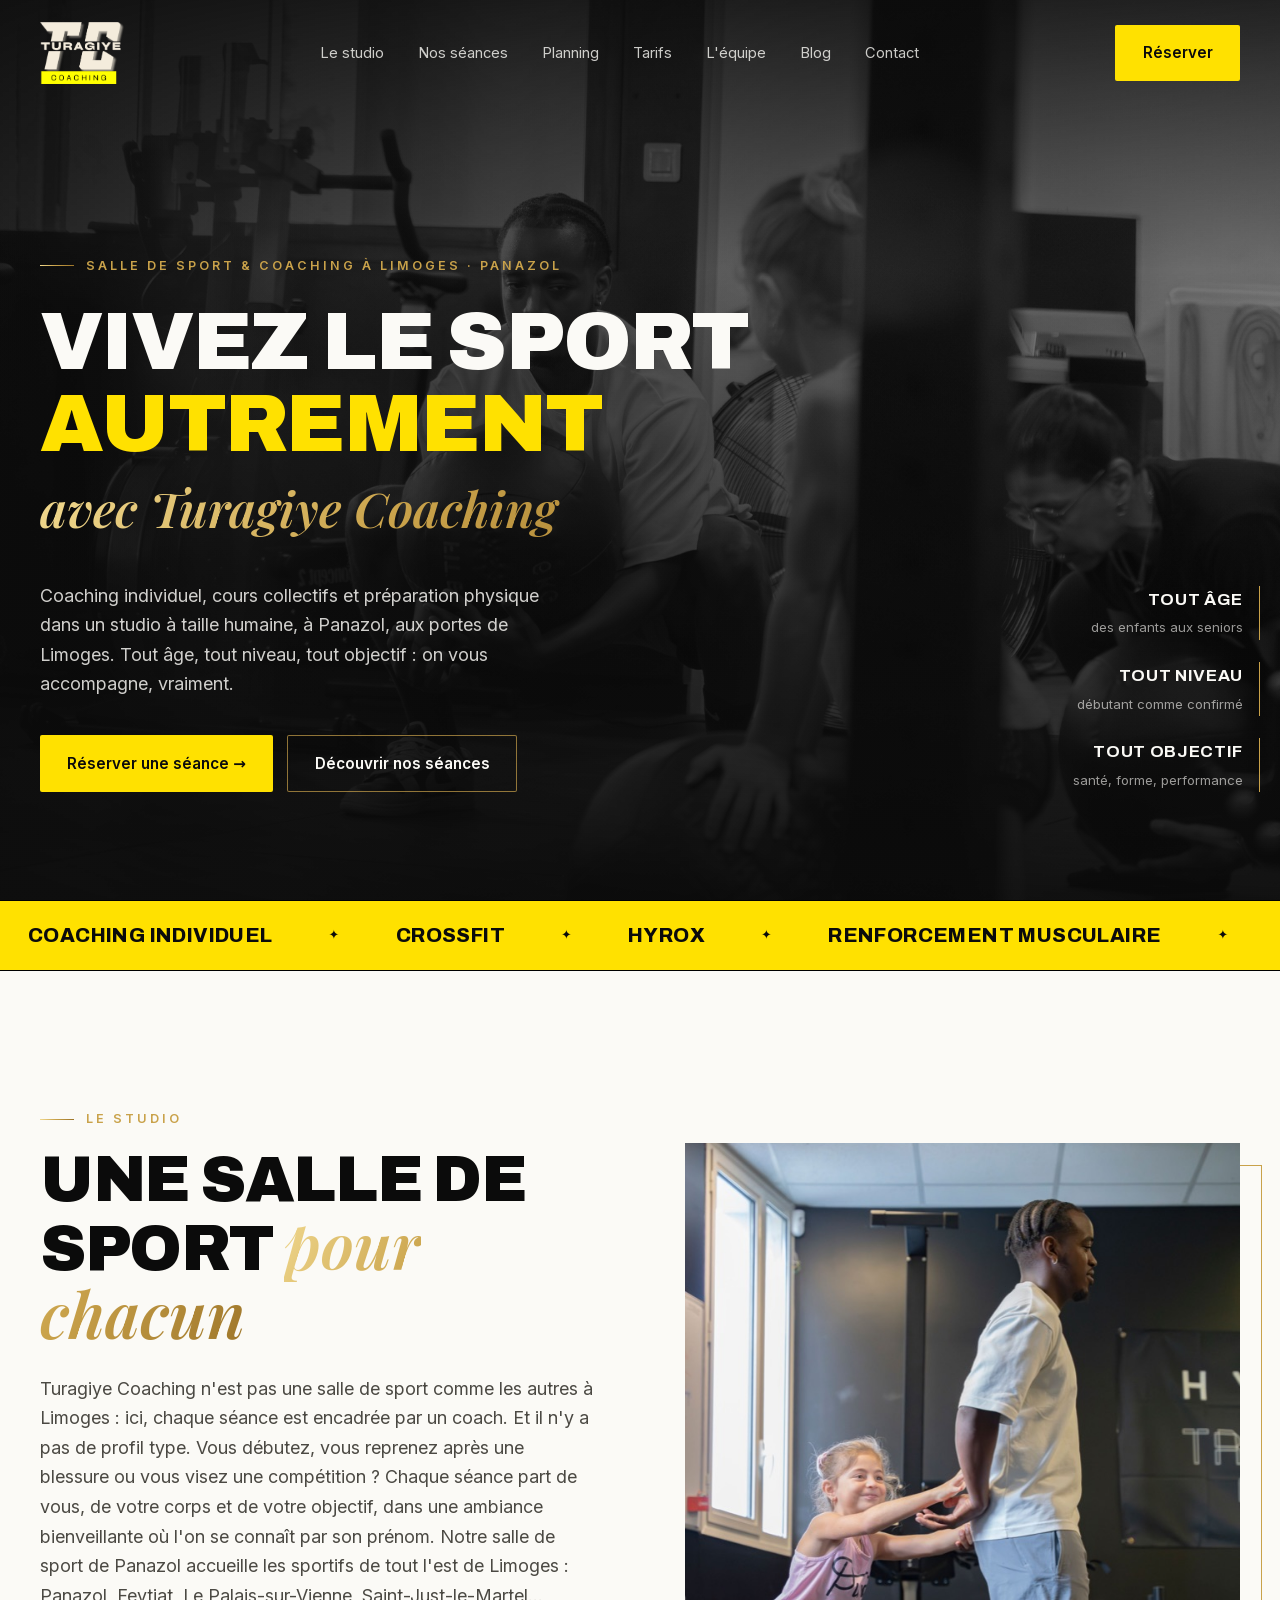
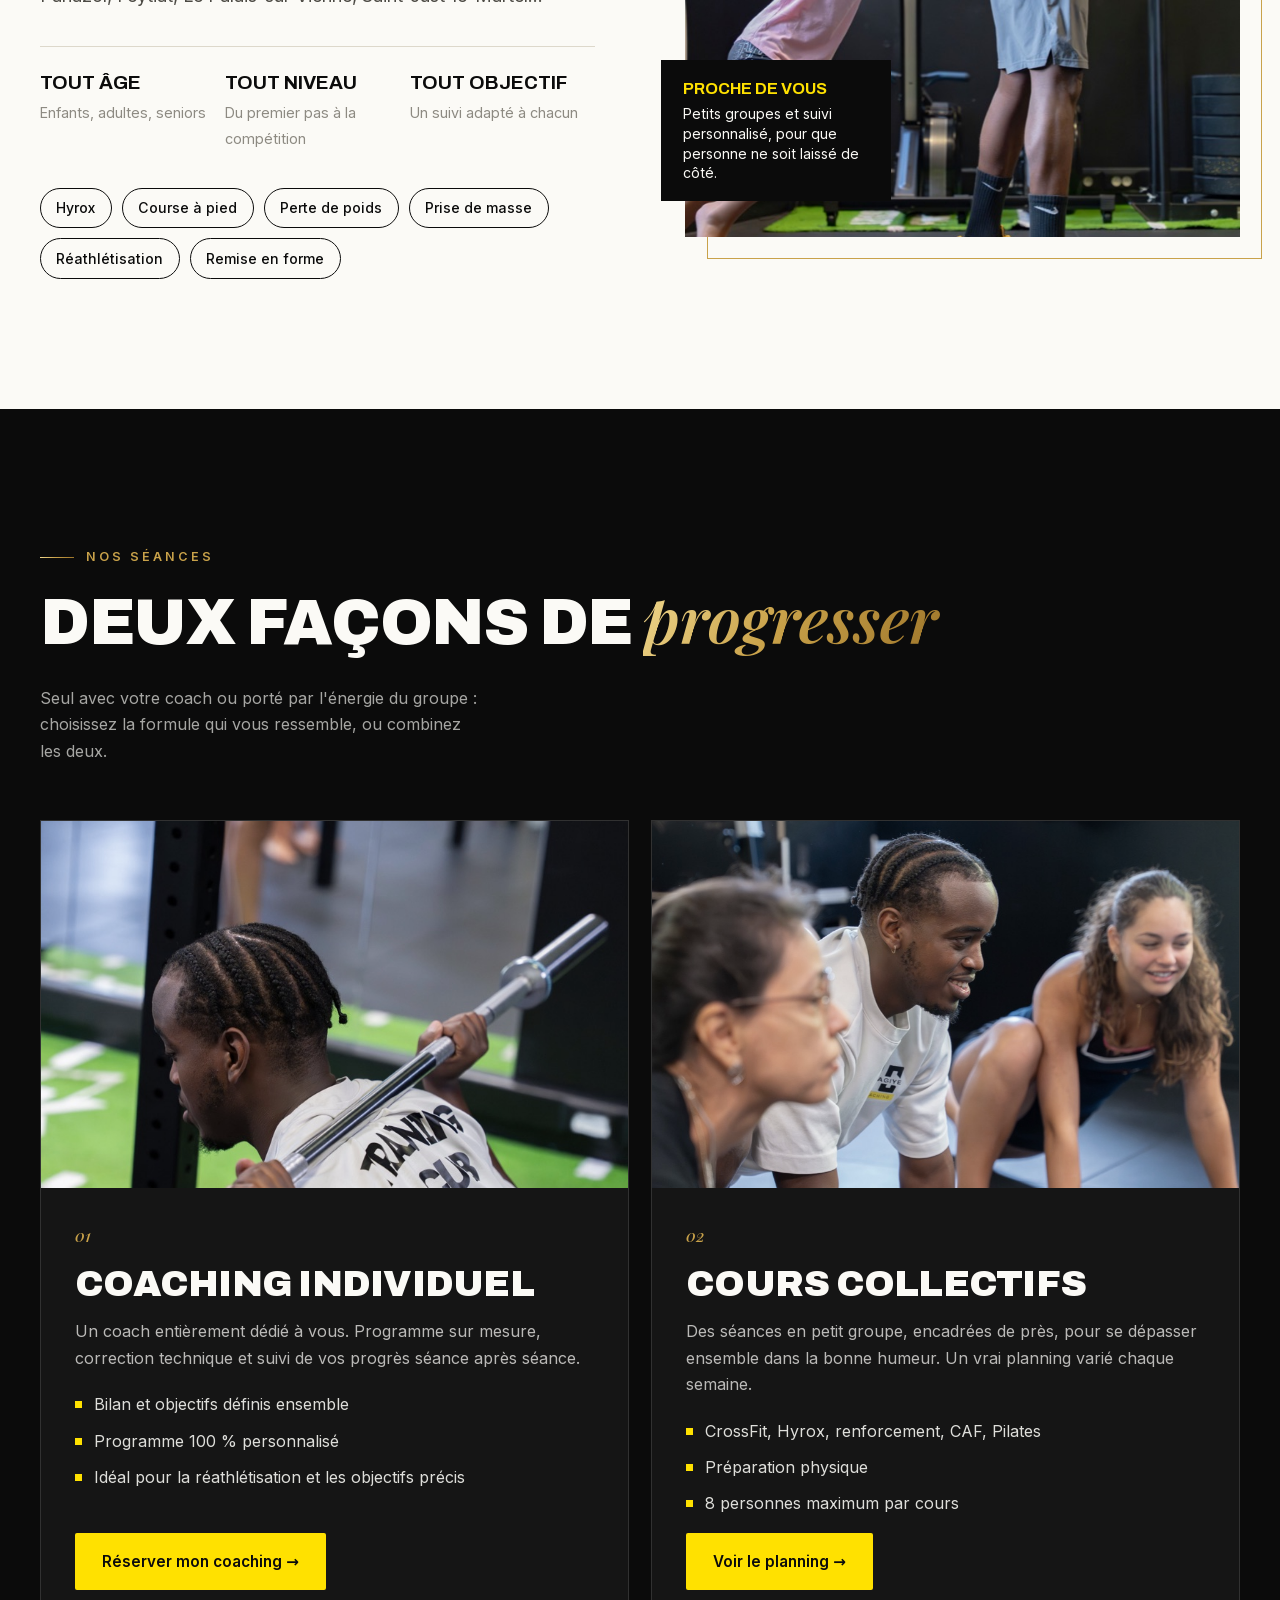
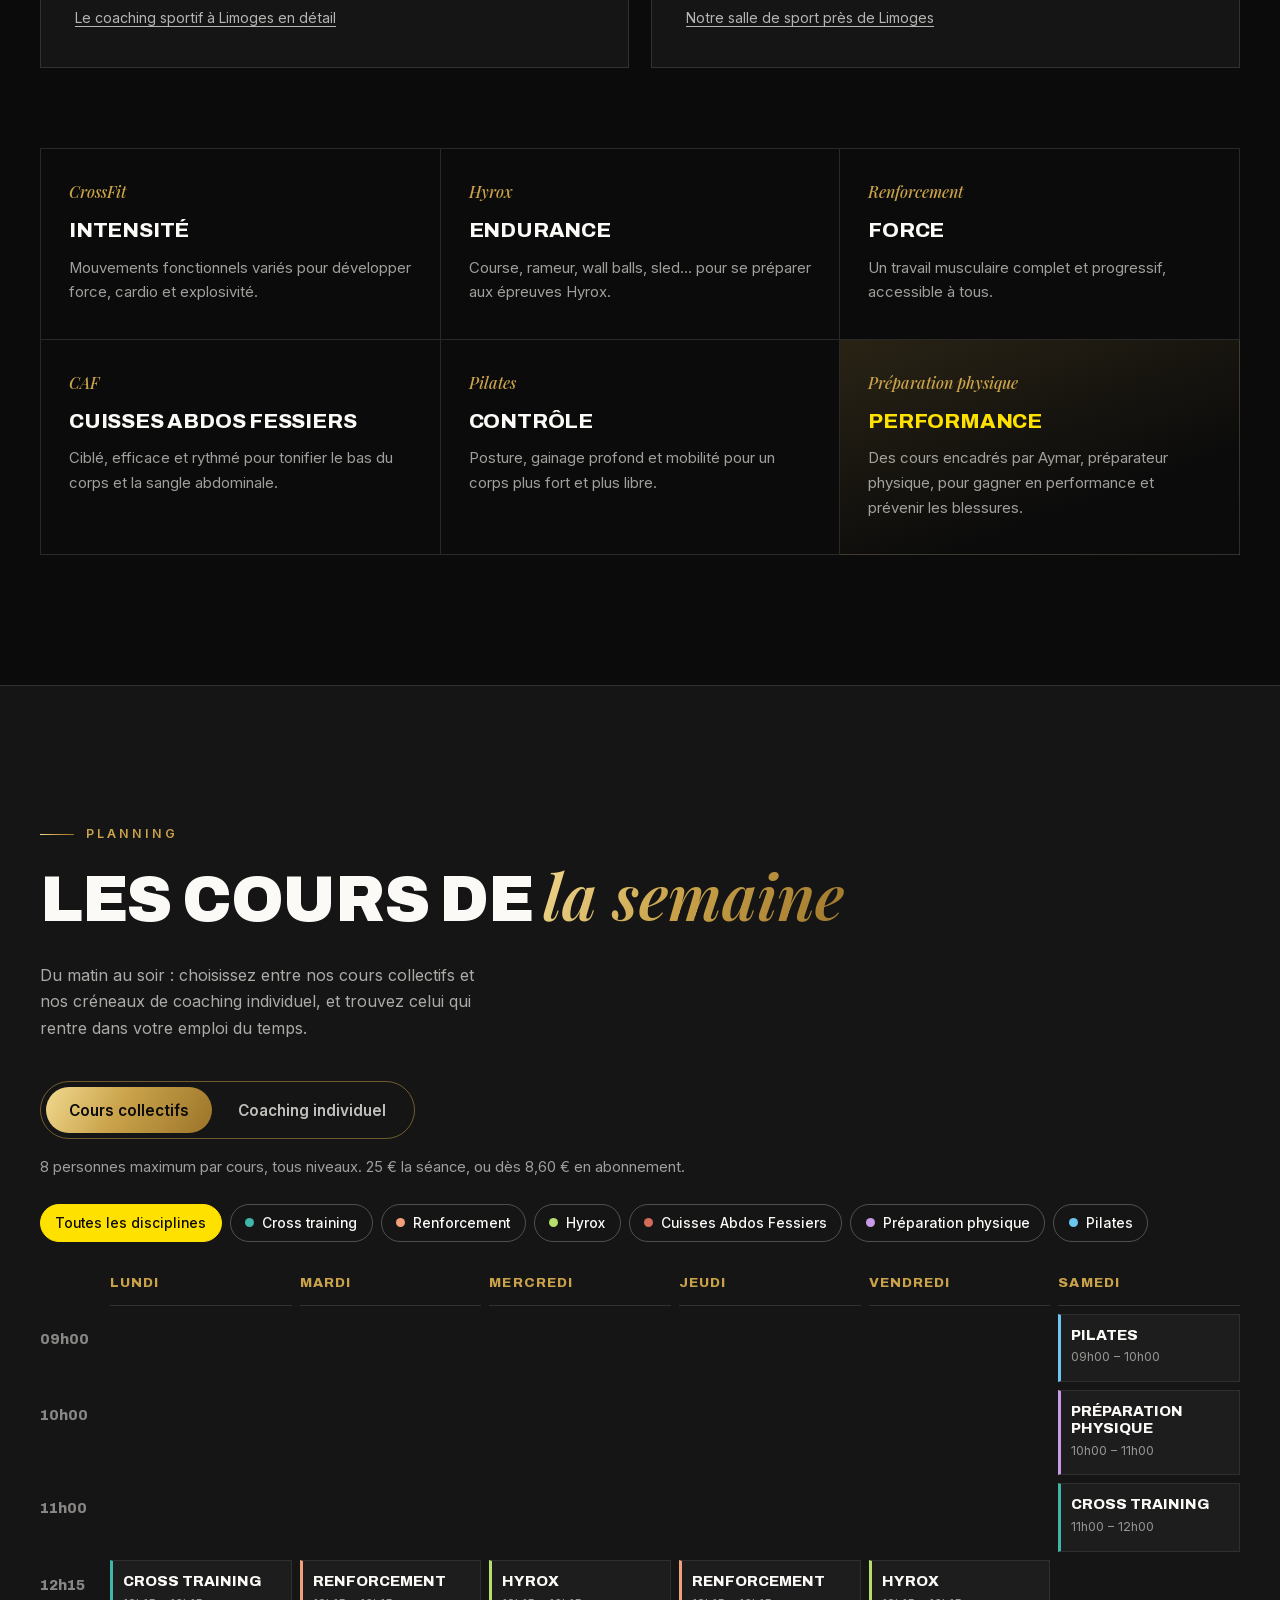
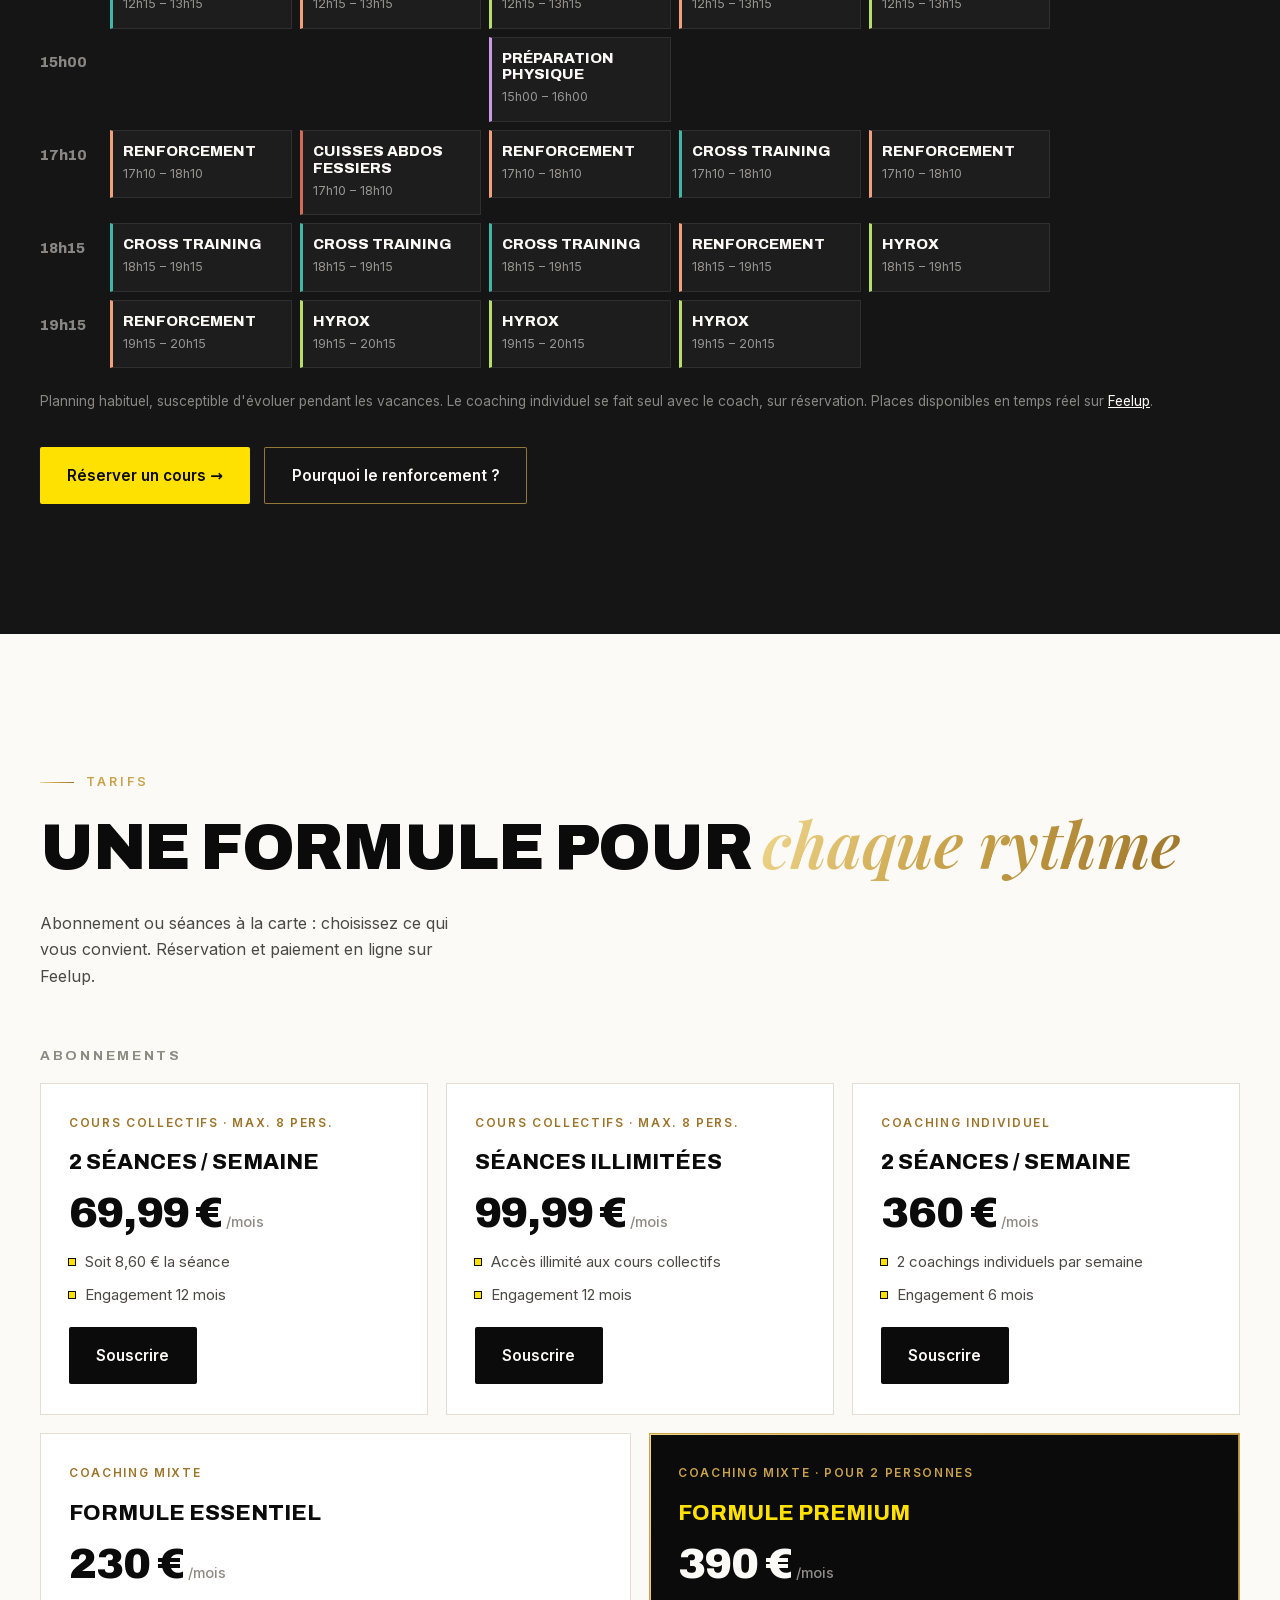
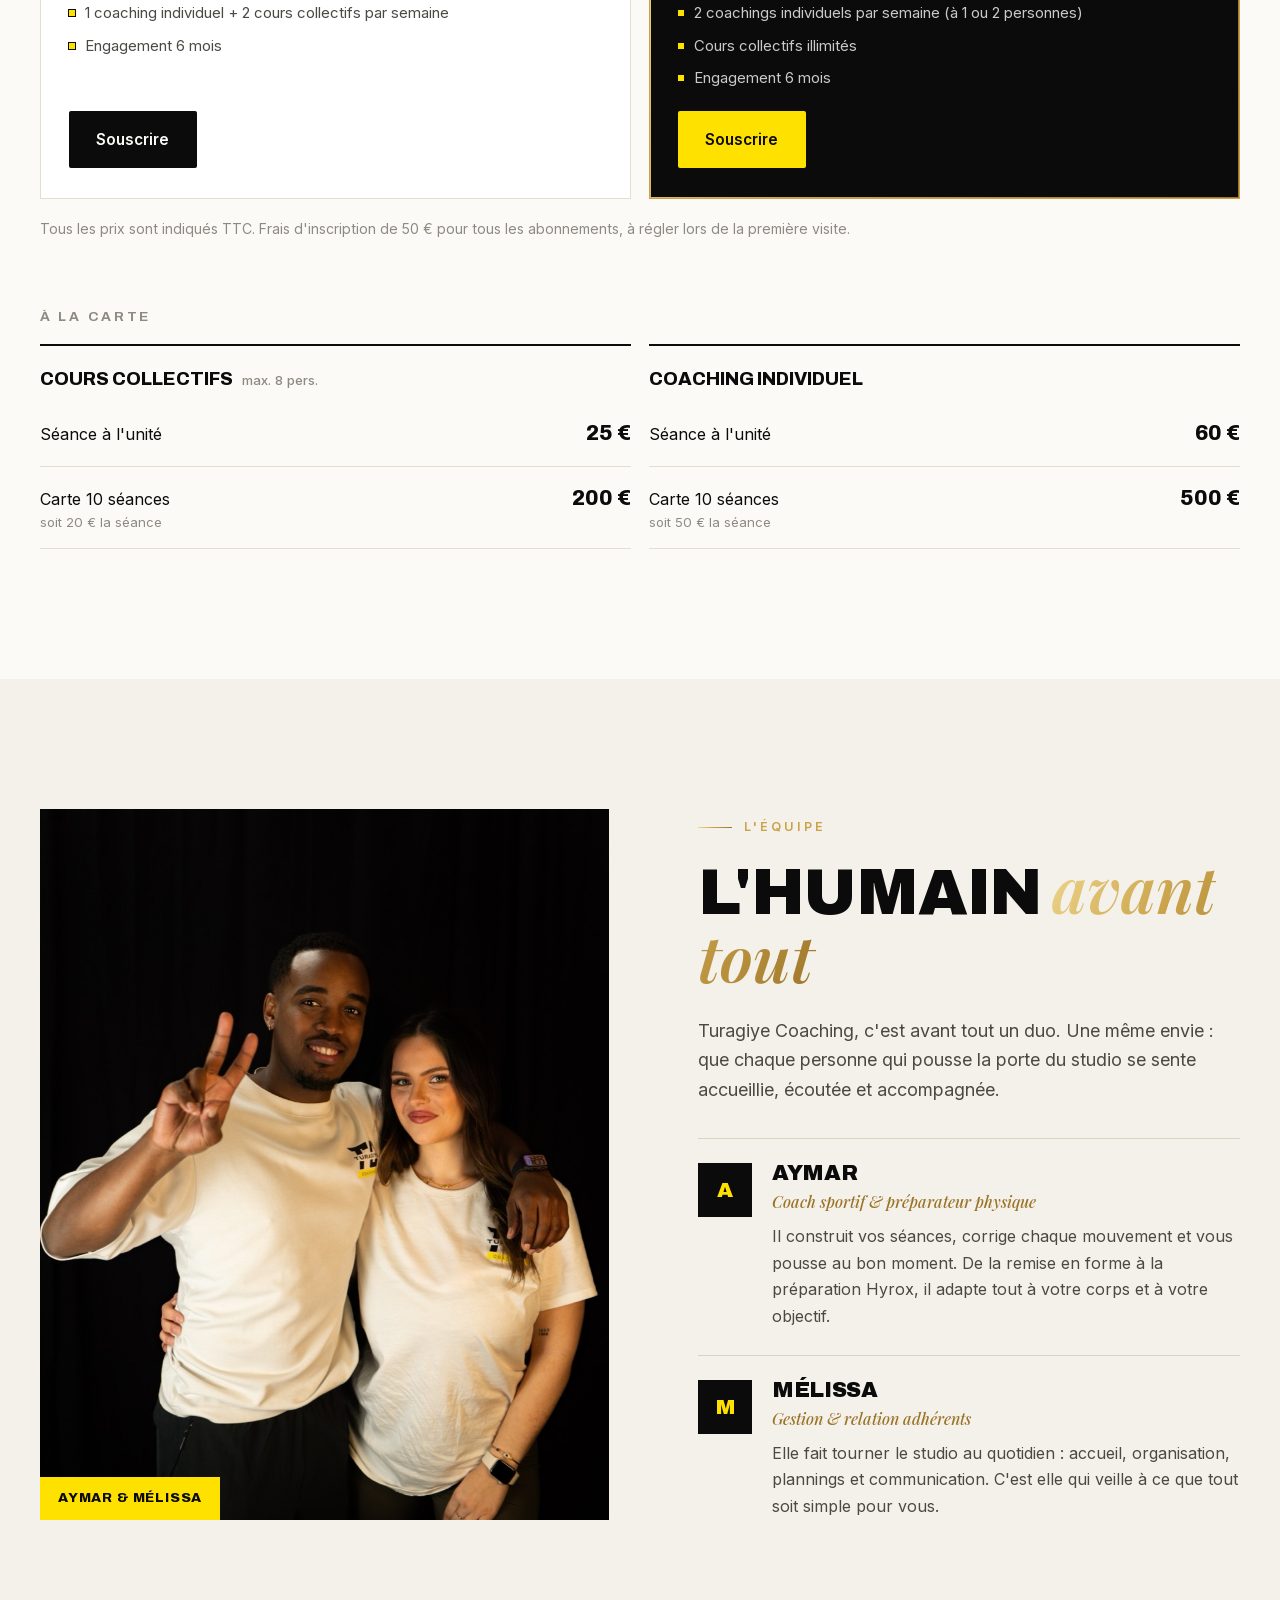
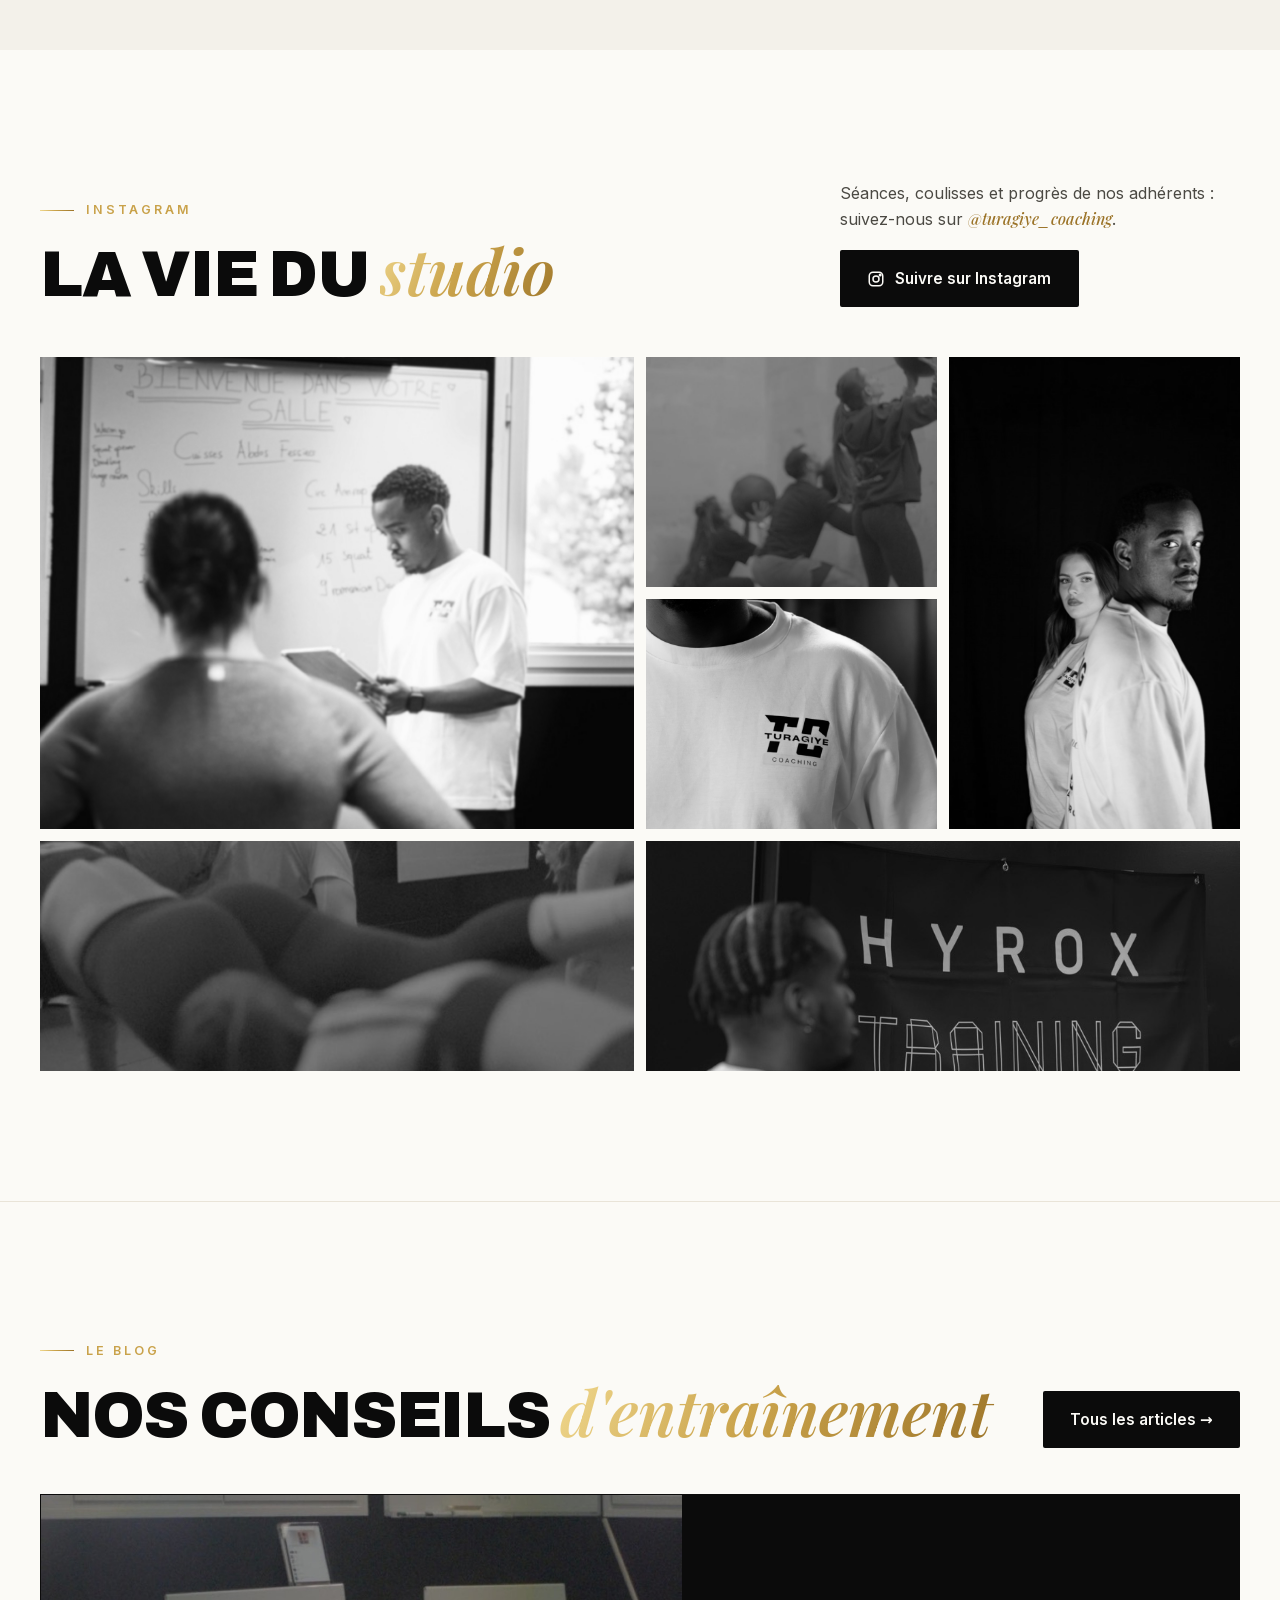
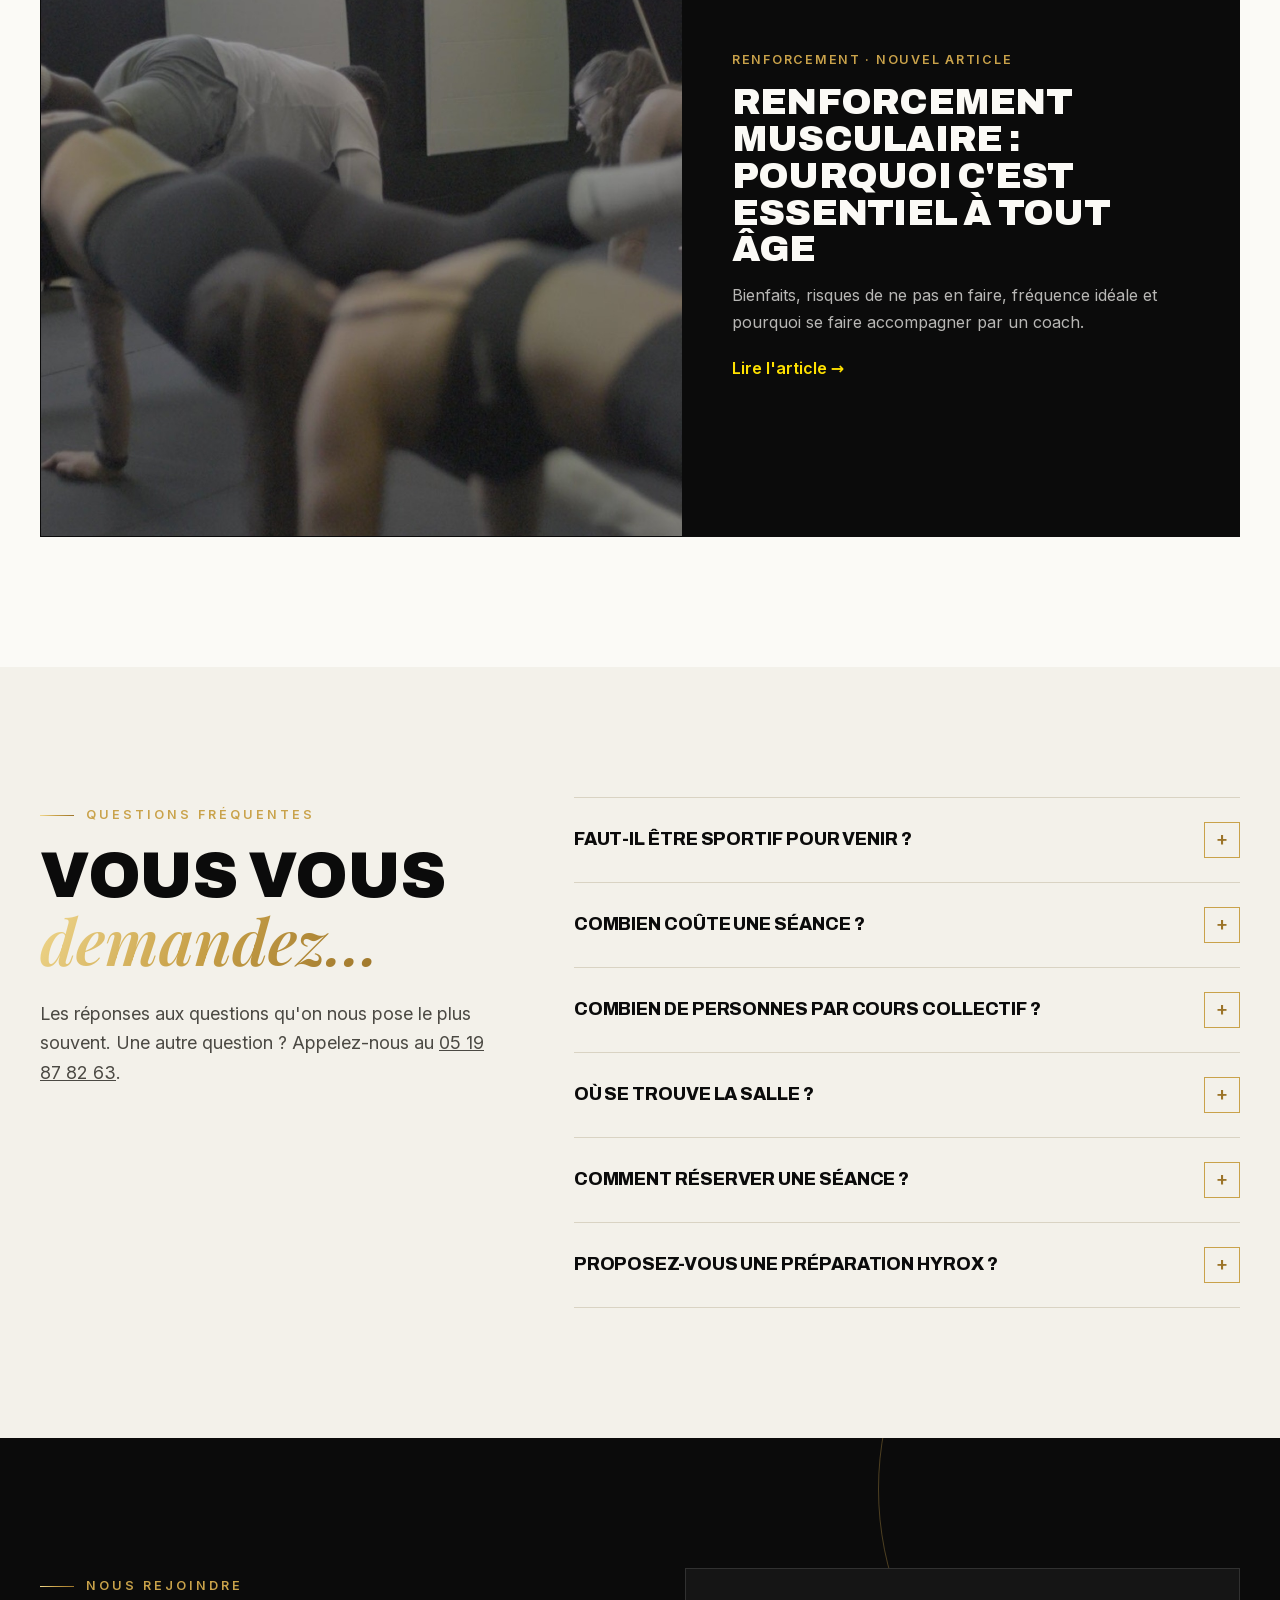
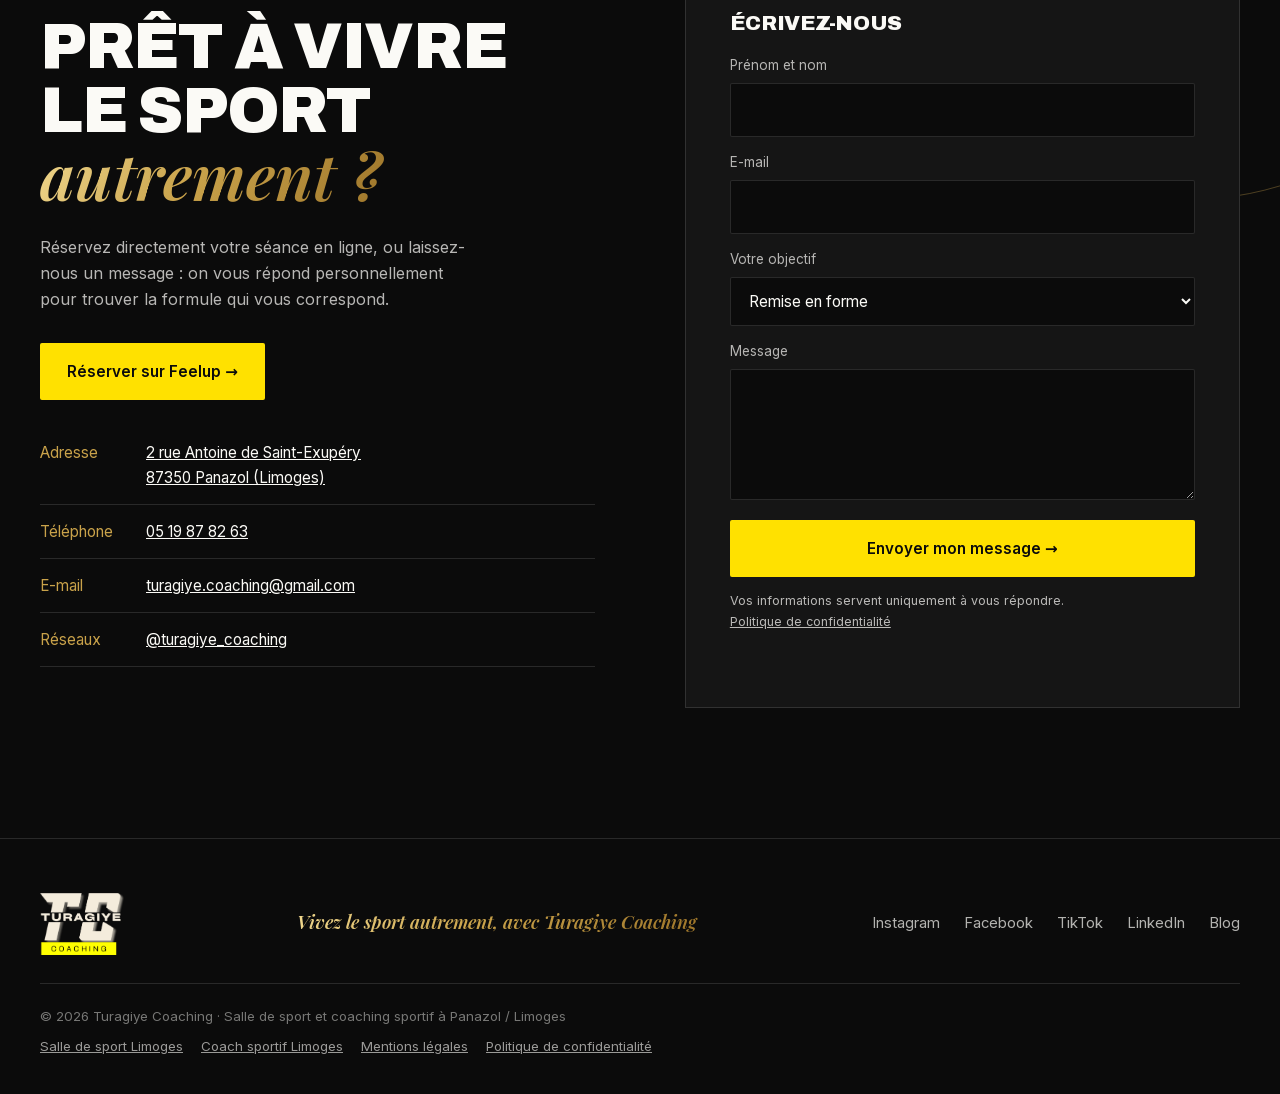
==== commit ac64880c: "Planning accueil : bouton cours collectifs / coaching individuel Co-Authored-By: Claude Opus 5.5 <no" ====
--- a/index.html
+++ b/index.html
@@ -262,6 +262,11 @@
     .week { background: var(--ink); color: var(--white); padding: 130px 0; border-top: 1px solid var(--line); }
     .week-head { display: flex; justify-content: space-between; align-items: end; gap: 30px; flex-wrap: wrap; margin-bottom: 40px; }
     .week-head p { max-width: 44ch; color: rgba(251,250,246,.65); margin: 0; }
+    .wk-view { display: inline-flex; padding: 5px; gap: 4px; border: 1px solid rgba(201,162,74,.5); border-radius: 999px; margin-bottom: 16px; }
+    .wk-view button { font: inherit; font-weight: 600; font-size: .95rem; padding: .7em 1.5em; border: 0; border-radius: 999px; background: transparent; color: rgba(251,250,246,.75); cursor: pointer; transition: background .25s, color .25s; }
+    .wk-view button[aria-pressed="true"] { background: var(--gold-grad); color: var(--black); }
+    .wk-mode-note { margin: 0 0 24px; color: rgba(251,250,246,.6); font-size: .92rem; }
+    .wk-filters[hidden] { display: none; }
     .wk-filters { display: flex; flex-wrap: wrap; gap: 8px; margin-bottom: 30px; }
     .wk-filters button { font: inherit; font-size: .86rem; font-weight: 500; padding: .5em 1.05em; border-radius: 999px; border: 1px solid rgba(251,250,246,.25); background: transparent; color: var(--white); cursor: pointer; display: inline-flex; align-items: center; gap: 8px; transition: background .2s, color .2s, border-color .2s; }
     .wk-filters button i { width: 9px; height: 9px; border-radius: 50%; background: var(--c, var(--gold)); }
@@ -277,6 +282,8 @@
     .wk-class b { display: block; font-family: var(--display); font-weight: 800; font-size: .92rem; text-transform: uppercase; line-height: 1.15; }
     .wk-class span { display: block; font-size: .78rem; color: rgba(251,250,246,.55); margin-top: 4px; }
     .wk-class.dim { opacity: .14; pointer-events: none; }
+    .wk-class.chip b { display: none; }
+    .wk-class.chip span { margin: 0; font-family: var(--display); font-weight: 800; font-size: .95rem; color: var(--white); }
     .wk-list { display: none; }
     .wk-note { margin: 22px 0 0; font-size: .86rem; color: rgba(251,250,246,.5); }
     .wk-note a { color: var(--white); }
@@ -428,6 +435,10 @@
       .wk-class span { margin: 0; font-family: var(--display); font-weight: 800; color: rgba(251,250,246,.75); font-size: .85rem; white-space: nowrap; }
       .wk-class.dim { display: none; }
       .wk-day.empty { display: none; }
+      .wk-day .items.chips { display: flex; flex-wrap: wrap; gap: 8px; }
+      .wk-class.chip { padding: 9px 12px; }
+      .wk-class.chip b { display: block; font-size: .95rem; text-transform: none; }
+      .wk-class.chip span { display: none; }
       .nav ul, .hero-stats { display: none; }
       .logo img { height: 50px; }
       .everyone .container, .team .container, .cta .container, .faq .container, .offer-grid, .teaser-card { grid-template-columns: 1fr; }
@@ -583,9 +594,14 @@
           <span class="eyebrow">Planning</span>
           <h2 style="margin-top:18px">Les cours de <span class="gold-text">la semaine</span></h2>
         </div>
-        <p>Du matin au soir : trouvez le cours collectif ou le créneau de coaching individuel qui rentre dans votre emploi du temps. 8 personnes maximum par cours collectif, tous niveaux.</p>
-      </div>
-      <div class="wk-filters reveal" role="group" aria-label="Filtrer par discipline" id="wk-filters"></div>
+        <p>Du matin au soir : choisissez entre nos cours collectifs et nos créneaux de coaching individuel, et trouvez celui qui rentre dans votre emploi du temps.</p>
+      </div>
+      <div class="wk-view reveal" role="group" aria-label="Choisir le planning" id="wk-view">
+        <button type="button" data-v="collectif" aria-pressed="true">Cours collectifs</button>
+        <button type="button" data-v="perso" aria-pressed="false">Coaching individuel</button>
+      </div>
+      <p class="wk-mode-note" id="wk-mode-note"></p>
+      <div class="wk-filters" role="group" aria-label="Filtrer par discipline" id="wk-filters"></div>
       <div class="wk-grid reveal" id="wk-grid"></div>
       <div class="wk-list" id="wk-list"></div>
       <p class="wk-note">Planning habituel, susceptible d'évoluer pendant les vacances. Le coaching individuel se fait seul avec le coach, sur réservation. Places disponibles en temps réel sur <a href="https://feelup.app/turagiye-coaching-panazol" target="_blank" rel="noopener">Feelup</a>.</p>
@@ -926,51 +942,75 @@
         const a = document.createElement("a");
         a.className = "wk-class"; a.href = BOOK; a.target = "_blank"; a.rel = "noopener";
         a.dataset.k = x.k; a.style.setProperty("--c", TYPES[x.k].c);
-        a.innerHTML = withTime ? `<b>${TYPES[x.k].name}</b><span>${fmt(x.t)} – ${fmt(x.e)}</span>` : `<b>${TYPES[x.k].name}</b><span>${fmt(x.t)} – ${fmt(x.e)}</span>`;
+        if (x.k === "perso") { a.classList.add("chip"); a.innerHTML = `<b>${fmt(x.t)}</b><span>${fmt(x.t)} – ${fmt(x.e)}</span>`; }
+        else a.innerHTML = `<b>${TYPES[x.k].name}</b><span>${fmt(x.t)} – ${fmt(x.e)}</span>`;
         a.setAttribute("aria-label", `${TYPES[x.k].name}, ${DAYS[x.d].toLowerCase()} de ${fmt(x.t)} à ${fmt(x.e)} : réserver sur Feelup`);
         return a;
       };
 
-      // Filtres
+      // Choix du planning : cours collectifs ou coaching individuel
+      let mode = "collectif", filter = "all";
+      const inMode = (x) => (mode === "perso") === (x.k === "perso");
+      const vbox = document.getElementById("wk-view");
+      vbox.addEventListener("click", (e) => {
+        const b = e.target.closest("button"); if (!b || b.dataset.v === mode) return;
+        mode = b.dataset.v; filter = "all";
+        vbox.querySelectorAll("button").forEach((x) => x.setAttribute("aria-pressed", x === b));
+        render();
+      });
+
+      // Filtres par discipline (cours collectifs uniquement)
       const fbox = document.getElementById("wk-filters");
-      [["all", "Tous les cours", null]].concat(Object.keys(TYPES).map((k) => [k, TYPES[k].name, TYPES[k].c])).forEach(([k, label, c]) => {
+      [["all", "Toutes les disciplines", null]].concat(Object.keys(TYPES).filter((k) => k !== "perso").map((k) => [k, TYPES[k].name, TYPES[k].c])).forEach(([k, label, c]) => {
         const b = document.createElement("button");
-        b.type = "button"; b.dataset.k = k; b.setAttribute("aria-pressed", k === "all");
+        b.type = "button"; b.dataset.k = k;
         b.innerHTML = (c ? `<i style="--c:${c}"></i>` : "") + label;
         fbox.appendChild(b);
       });
-
-      // Grille ordinateur : une ligne par horaire, une colonne par jour
-      const grid = document.getElementById("wk-grid");
-      grid.appendChild(document.createElement("span"));
-      for (let d = 1; d <= 6; d++) {
-        const h = document.createElement("div"); h.className = "dh" + (d === today ? " today" : ""); h.textContent = DAYS[d]; grid.appendChild(h);
-      }
-      [...new Set(CLASSES.map((x) => x.t))].sort().forEach((t) => {
-        const hr = document.createElement("div"); hr.className = "hr"; hr.textContent = fmt(t); grid.appendChild(hr);
-        for (let d = 1; d <= 6; d++) {
-          const cell = document.createElement("div");
-          CLASSES.filter((x) => x.d === d && x.t === t).sort((a, b) => (a.k === "perso") - (b.k === "perso")).forEach((x) => cell.appendChild(make(x)));
-          grid.appendChild(cell);
-        }
-      });
-
-      // Liste mobile : jour par jour
-      const list = document.getElementById("wk-list");
-      for (let d = 1; d <= 6; d++) {
-        const day = document.createElement("div"); day.className = "wk-day" + (d === today ? " today" : "");
-        day.innerHTML = `<h4>${DAYS[d]}</h4><div class="items"></div>`;
-        CLASSES.filter((x) => x.d === d).sort((a, b) => a.t.localeCompare(b.t) || (a.k === "perso") - (b.k === "perso")).forEach((x) => day.querySelector(".items").appendChild(make(x)));
-        list.appendChild(day);
-      }
-
       fbox.addEventListener("click", (e) => {
         const b = e.target.closest("button"); if (!b) return;
-        fbox.querySelectorAll("button").forEach((x) => x.setAttribute("aria-pressed", x === b));
-        const k = b.dataset.k;
-        document.querySelectorAll(".wk-class").forEach((a) => a.classList.toggle("dim", k !== "all" && a.dataset.k !== k));
-        document.querySelectorAll(".wk-day").forEach((day) => day.classList.toggle("empty", !day.querySelector(".wk-class:not(.dim)")));
+        filter = b.dataset.k; render();
       });
+
+      const grid = document.getElementById("wk-grid");
+      const list = document.getElementById("wk-list");
+      const note = document.getElementById("wk-mode-note");
+
+      function render() {
+        fbox.hidden = mode === "perso";
+        fbox.querySelectorAll("button").forEach((x) => x.setAttribute("aria-pressed", x.dataset.k === filter));
+        note.textContent = mode === "perso"
+          ? "Séance seul avec le coach, programme 100 % personnalisé. 60 € la séance, ou dès 50 € avec la carte de 10."
+          : "8 personnes maximum par cours, tous niveaux. 25 € la séance, ou dès 8,60 € en abonnement.";
+        const shown = CLASSES.filter((x) => inMode(x) && (filter === "all" || x.k === filter));
+        const days = [1, 2, 3, 4, 5, 6].filter((d) => CLASSES.some((x) => inMode(x) && x.d === d));
+
+        // Grille ordinateur : une ligne par horaire, une colonne par jour
+        grid.innerHTML = "";
+        grid.style.gridTemplateColumns = `62px repeat(${days.length}, minmax(0, 1fr))`;
+        grid.appendChild(document.createElement("span"));
+        days.forEach((d) => { const h = document.createElement("div"); h.className = "dh" + (d === today ? " today" : ""); h.textContent = DAYS[d]; grid.appendChild(h); });
+        [...new Set(shown.map((x) => x.t))].sort().forEach((t) => {
+          const hr = document.createElement("div"); hr.className = "hr"; hr.textContent = fmt(t); grid.appendChild(hr);
+          days.forEach((d) => {
+            const cell = document.createElement("div");
+            shown.filter((x) => x.d === d && x.t === t).forEach((x) => cell.appendChild(make(x)));
+            grid.appendChild(cell);
+          });
+        });
+
+        // Liste mobile : jour par jour
+        list.innerHTML = "";
+        days.forEach((d) => {
+          const items = shown.filter((x) => x.d === d).sort((a, b) => a.t.localeCompare(b.t));
+          if (!items.length) return;
+          const day = document.createElement("div"); day.className = "wk-day" + (d === today ? " today" : "");
+          day.innerHTML = `<h4>${DAYS[d]}</h4><div class="items${mode === "perso" ? " chips" : ""}"></div>`;
+          items.forEach((x) => day.querySelector(".items").appendChild(make(x)));
+          list.appendChild(day);
+        });
+      }
+      render();
     })();
 
     // Apparition des sections au défilement
